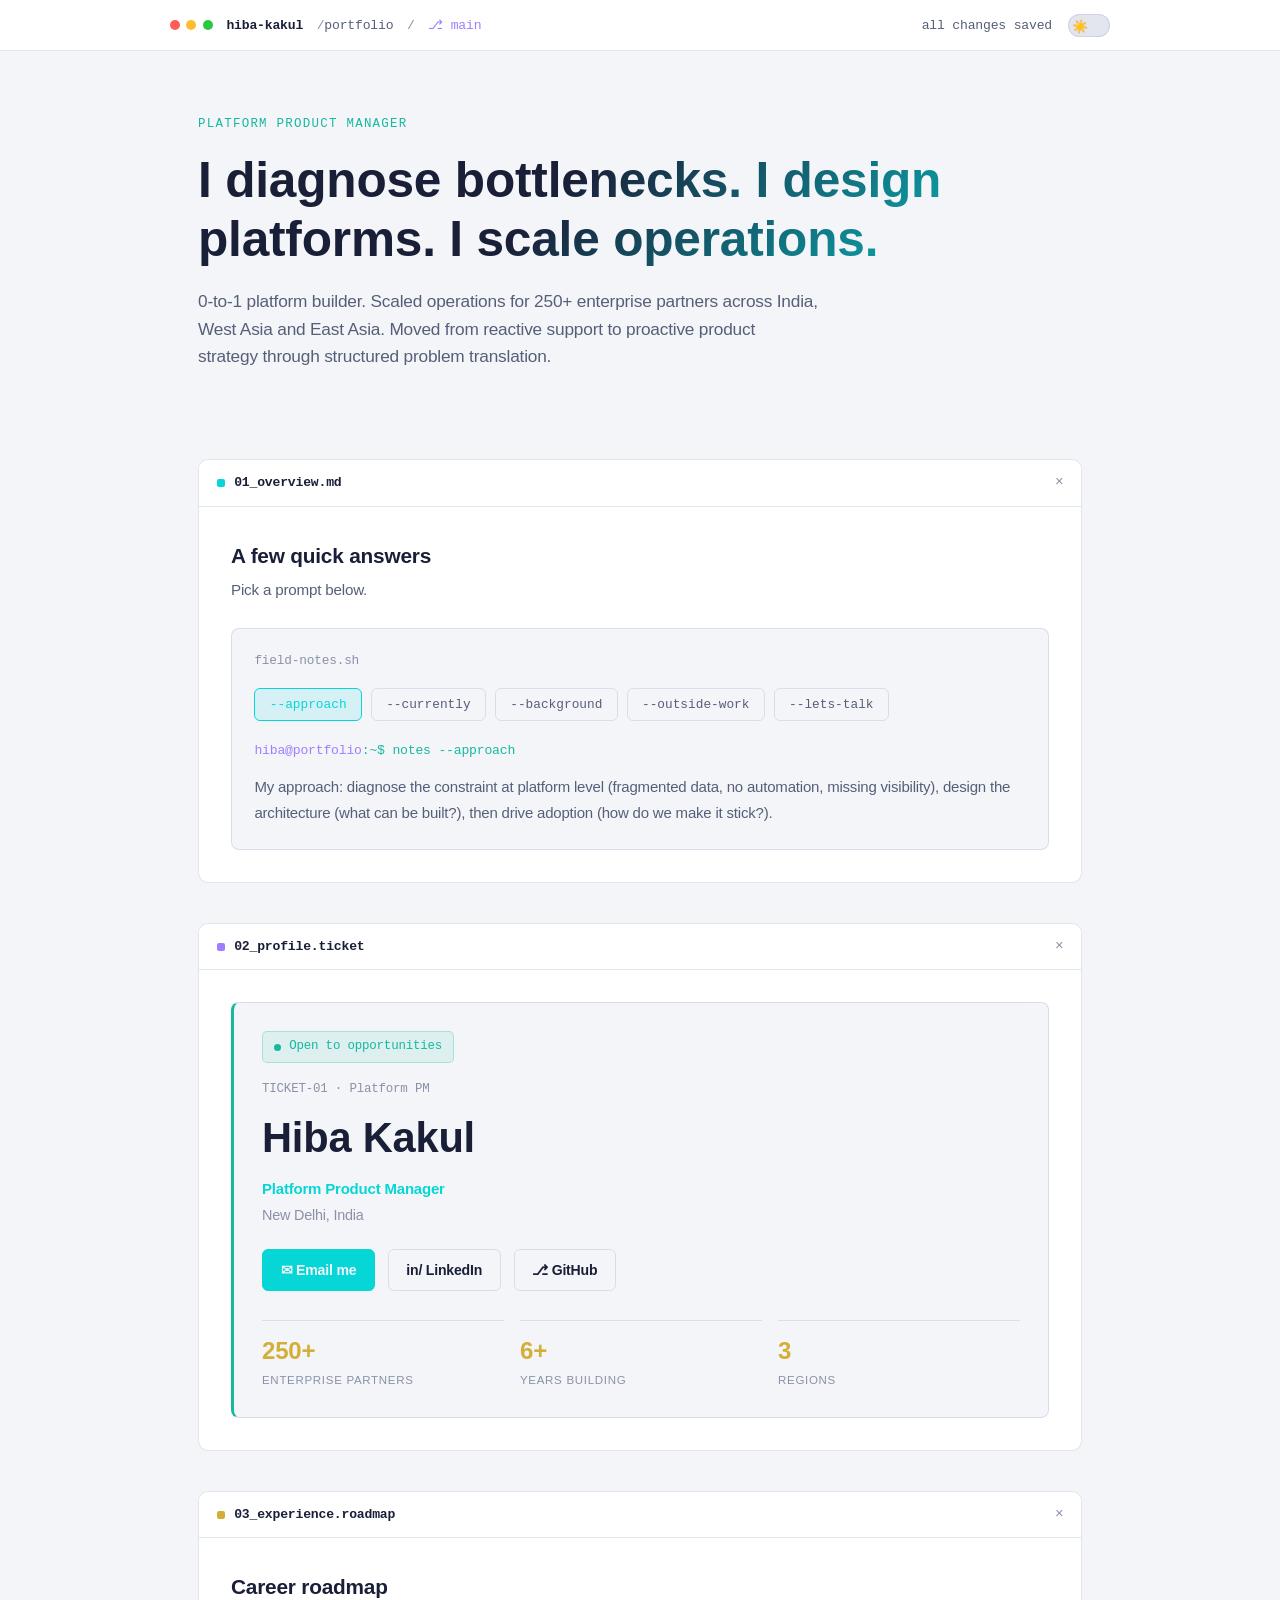
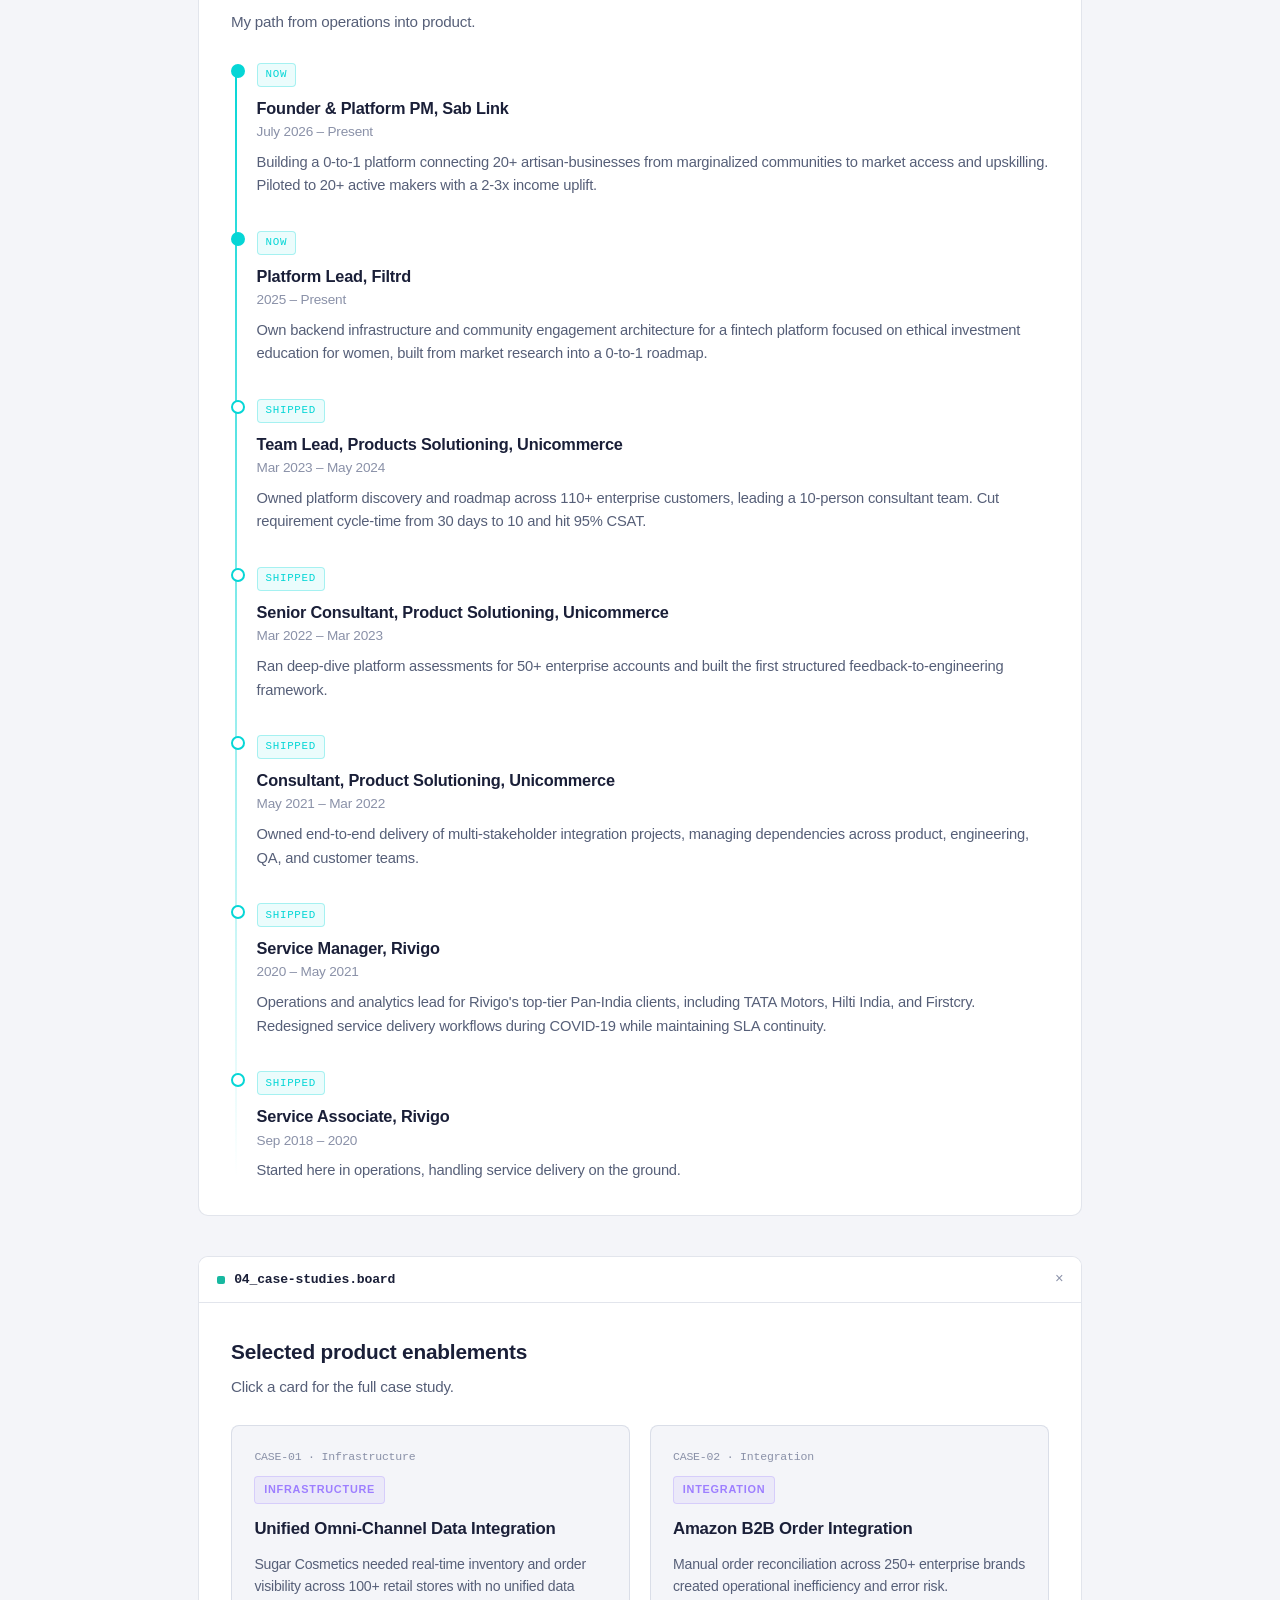
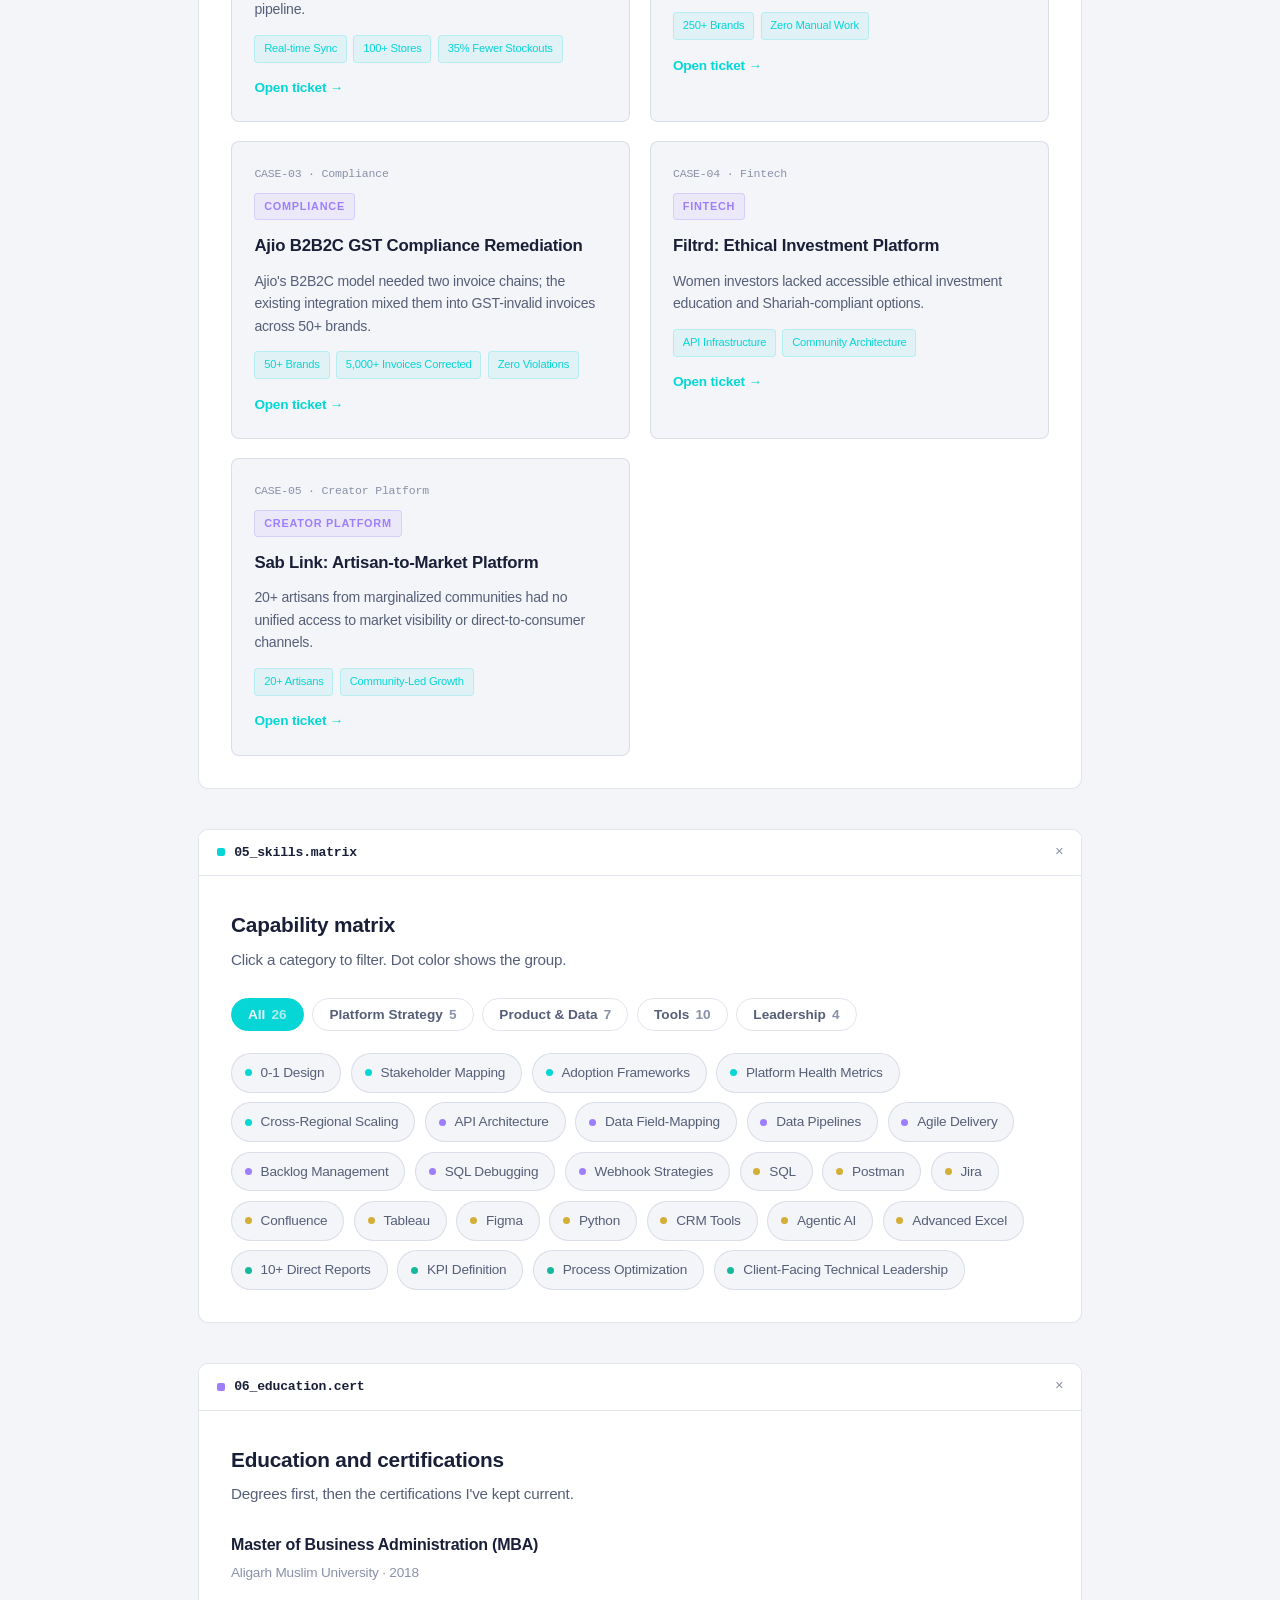
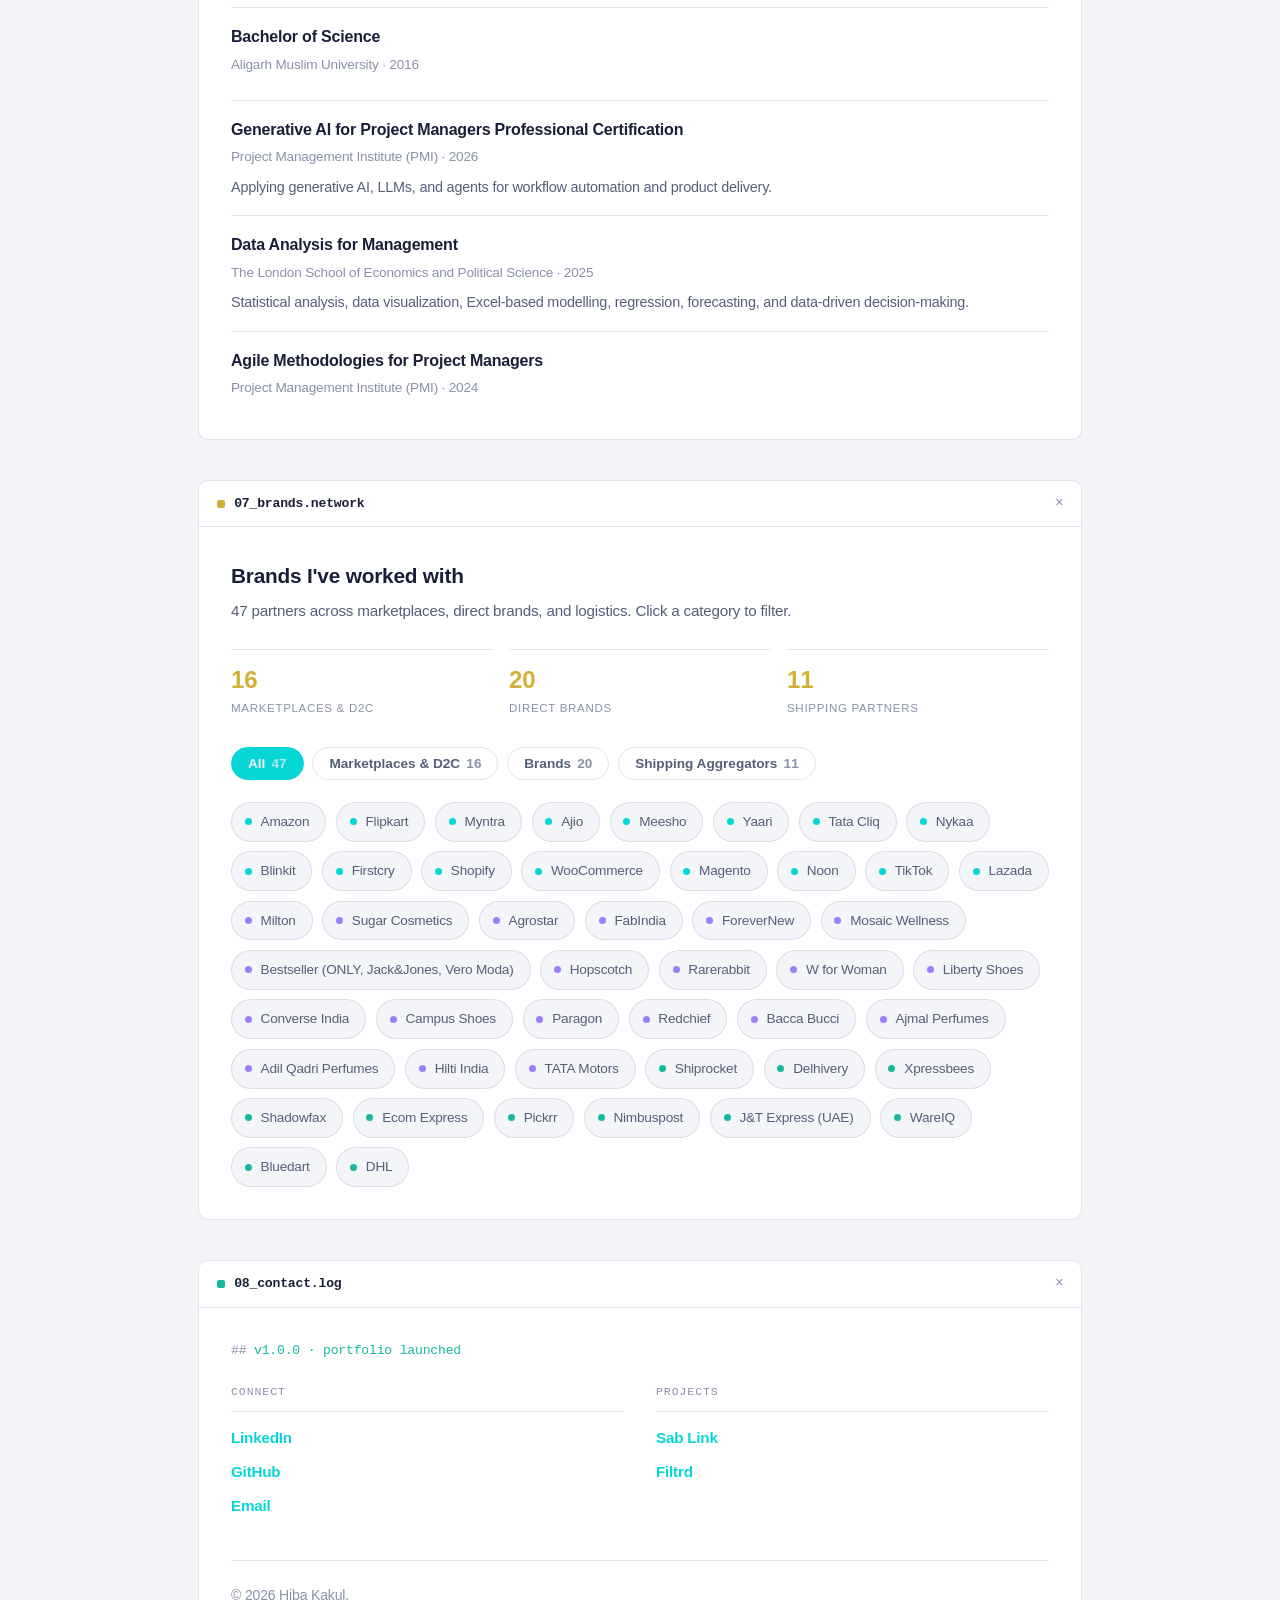
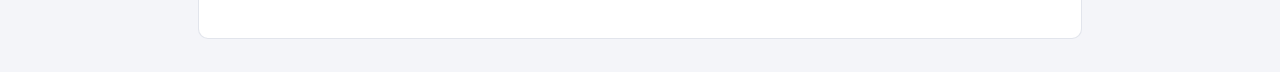
==== index.html @ 97afd3e3 "Add redesigned homepage: PM-inspired workspace portfolio Co-Authored-By: Claude Sonnet 5 <noreply@an" ====
<!DOCTYPE html>
<html lang="en">
<head>
<meta charset="UTF-8">
<meta name="viewport" content="width=device-width, initial-scale=1.0">
<title>Hiba Kakul · Platform PM</title>
<style>
  :root {
    --ink-dark: #0a0e27;
    --ink-lighter: #131834;
    --ink-panel: #1a1f3a;
    --ink-border: #2a3050;
    --text-primary: #f5f7fa;
    --text-secondary: #b8bcc8;
    --text-muted: #8a91a8;
    --accent-cyan: #06d6d6;
    --accent-purple: #9d7eff;
    --accent-gold: #d4af37;
    --accent-teal: #17b8a0;
    --accent-red: #ff6a6a;
    --border-subtle: rgba(106, 114, 140, 0.3);
    --mono: 'SF Mono', 'JetBrains Mono', Menlo, Consolas, monospace;
  }

  @media (prefers-color-scheme: light) {
    :root:not([data-theme="dark"]) {
      --ink-dark: #f4f5f9;
      --ink-lighter: #ffffff;
      --ink-panel: #ffffff;
      --ink-border: #e3e6ef;
      --text-primary: #1a1f38;
      --text-secondary: #565f78;
      --text-muted: #8a91a8;
      --border-subtle: rgba(140, 150, 180, 0.25);
    }
  }
  :root[data-theme="light"] {
    --ink-dark: #f4f5f9;
    --ink-lighter: #ffffff;
    --ink-panel: #ffffff;
    --ink-border: #e3e6ef;
    --text-primary: #1a1f38;
    --text-secondary: #565f78;
    --text-muted: #8a91a8;
    --border-subtle: rgba(140, 150, 180, 0.25);
  }

  * { margin: 0; padding: 0; box-sizing: border-box; }

  body {
    background: var(--ink-dark);
    color: var(--text-primary);
    font-family: -apple-system, BlinkMacSystemFont, 'Segoe UI', Roboto, sans-serif;
    font-size: 15px;
    line-height: 1.6;
    letter-spacing: -0.2px;
  }

  a { color: var(--accent-cyan); text-decoration: none; transition: color 0.2s ease; }
  a:hover { color: var(--accent-teal); }

  .container { max-width: 940px; margin: 0 auto; padding: 0 1.75rem; }
  @media (max-width: 700px) { .container { padding: 0 1.1rem; } }

  @media (max-width: 560px) {
    .workspace-header-inner { flex-wrap: nowrap; }
    .breadcrumb { flex-wrap: nowrap; font-size: 0.72rem; gap: 0.4rem; }
    .breadcrumb .crumb-mid { display: none; }
    .breadcrumb.saved { display: none; }
  }

  code, .mono { font-family: var(--mono); }

  /* ---- workspace chrome header ---- */
  .workspace-header {
    position: sticky;
    top: 0;
    z-index: 100;
    background: var(--ink-lighter);
    border-bottom: 1px solid var(--border-subtle);
  }
  .workspace-header-inner {
    display: flex;
    align-items: center;
    justify-content: space-between;
    padding: 0.85rem 0;
    gap: 1rem;
  }
  .traffic { display: flex; gap: 0.4rem; }
  .traffic span { width: 10px; height: 10px; border-radius: 50%; display: inline-block; }
  .traffic span:nth-child(1) { background: #ff5f57; }
  .traffic span:nth-child(2) { background: #febc2e; }
  .traffic span:nth-child(3) { background: #28c840; }
  .breadcrumb {
    display: flex;
    align-items: center;
    gap: 0.85rem;
    font-family: var(--mono);
    font-size: 0.82rem;
    color: var(--text-secondary);
    flex-wrap: wrap;
  }
  .breadcrumb strong { color: var(--text-primary); font-weight: 700; }
  .breadcrumb .sep { color: var(--text-muted); }
  .breadcrumb .branch { color: var(--accent-purple); }
  .breadcrumb .saved { color: var(--accent-teal); display: flex; align-items: center; gap: 0.35rem; }
  .breadcrumb .saved::before { content: ''; width: 6px; height: 6px; border-radius: 50%; background: var(--accent-teal); display: inline-block; }
  .header-right { display: flex; align-items: center; gap: 1rem; }
  .theme-toggle {
    width: 42px; height: 23px; background: var(--ink-border);
    border: 1px solid var(--border-subtle); border-radius: 12px;
    cursor: pointer; position: relative; flex-shrink: 0;
  }
  .theme-toggle::after {
    content: '☀️'; position: absolute; left: 3px; top: 2px; font-size: 13px;
    transition: left 0.25s ease;
  }
  .theme-toggle.dark::after { content: '🌙'; left: 21px; }

  /* ---- hero ---- */
  .hero { padding: 4rem 0 3rem; }
  .hero-label {
    font-family: var(--mono); font-size: 0.78rem; color: var(--accent-teal);
    text-transform: uppercase; letter-spacing: 0.1em; margin-bottom: 1rem;
  }
  .hero h1 {
    font-size: clamp(2rem, 6vw, 3.1rem); font-weight: 800; line-height: 1.18;
    margin-bottom: 1.25rem;
    background: linear-gradient(135deg, var(--text-primary) 40%, var(--accent-cyan));
    -webkit-background-clip: text; -webkit-text-fill-color: transparent; background-clip: text;
  }
  .hero p { font-size: 1.08rem; color: var(--text-secondary); max-width: 620px; }

  /* ---- file window ---- */
  .file-window {
    background: var(--ink-panel);
    border: 1px solid var(--border-subtle);
    border-radius: 10px;
    margin: 2.5rem 0;
    overflow: hidden;
  }
  .file-tab-bar {
    display: flex; align-items: center; gap: 0.6rem;
    padding: 0.7rem 1.1rem;
    border-bottom: 1px solid var(--border-subtle);
    background: var(--ink-lighter);
    font-family: var(--mono); font-size: 0.82rem; color: var(--text-secondary);
  }
  .file-dot { width: 8px; height: 8px; border-radius: 2px; flex-shrink: 0; }
  .file-tab-bar .filename { color: var(--text-primary); font-weight: 600; }
  .file-tab-bar .close { margin-left: auto; color: var(--text-muted); font-size: 0.9rem; }
  .file-body { padding: 2rem; }
  @media (max-width: 700px) { .file-body { padding: 1.4rem; } }

  .section-title {
    font-size: 1.3rem; font-weight: 700; margin-bottom: 0.4rem;
  }
  .section-sub { color: var(--text-secondary); margin-bottom: 1.6rem; font-size: 0.95rem; }

  /* ---- 01 overview: field notes panel ---- */
  .notes-panel {
    background: var(--ink-dark);
    border: 1px solid var(--border-subtle);
    border-radius: 8px;
    padding: 1.4rem;
  }
  .notes-title { font-family: var(--mono); font-size: 0.8rem; color: var(--text-muted); margin-bottom: 1rem; }
  .note-buttons { display: flex; flex-wrap: wrap; gap: 0.55rem; margin-bottom: 1.2rem; }
  .note-btn {
    font-family: var(--mono); font-size: 0.8rem;
    padding: 0.5rem 0.9rem; border-radius: 6px;
    border: 1px solid var(--border-subtle);
    background: transparent; color: var(--text-secondary);
    cursor: pointer; transition: all 0.2s ease;
  }
  .note-btn:hover { border-color: var(--accent-cyan); color: var(--accent-cyan); }
  .note-btn.active { background: rgba(6, 214, 214, 0.12); border-color: var(--accent-cyan); color: var(--accent-cyan); }
  .note-prompt { font-family: var(--mono); font-size: 0.82rem; color: var(--accent-teal); margin-bottom: 0.8rem; }
  .note-prompt .user { color: var(--accent-purple); }
  .note-output { color: var(--text-secondary); line-height: 1.75; min-height: 3.5em; }

  /* ---- 02 profile ticket ---- */
  .ticket {
    border: 1px solid var(--border-subtle);
    border-left: 3px solid var(--accent-teal);
    border-radius: 8px;
    padding: 1.75rem;
    background: var(--ink-dark);
  }
  .ticket-status {
    display: inline-flex; align-items: center; gap: 0.5rem;
    font-family: var(--mono); font-size: 0.78rem;
    color: var(--accent-teal); background: rgba(23, 184, 160, 0.1);
    border: 1px solid rgba(23, 184, 160, 0.25);
    padding: 0.3rem 0.7rem; border-radius: 5px; margin-bottom: 1.1rem;
  }
  .ticket-status::before { content: ''; width: 7px; height: 7px; border-radius: 50%; background: var(--accent-teal); }
  .ticket-id { font-family: var(--mono); font-size: 0.78rem; color: var(--text-muted); margin-bottom: 0.3rem; }
  .ticket h2 { font-size: clamp(2rem, 5vw, 2.6rem); font-weight: 800; margin-bottom: 0.3rem; }
  .ticket .role { color: var(--accent-cyan); font-weight: 600; margin-bottom: 0.2rem; }
  .ticket .loc { color: var(--text-muted); font-size: 0.9rem; margin-bottom: 1.4rem; }
  .ticket-actions { display: flex; flex-wrap: wrap; gap: 0.8rem; margin-bottom: 1.8rem; }
  .ticket-actions a {
    font-size: 0.88rem; font-weight: 600; padding: 0.55rem 1.1rem;
    border-radius: 6px; border: 1px solid var(--border-subtle); color: var(--text-primary);
  }
  .ticket-actions a.primary { background: var(--accent-cyan); color: var(--ink-dark); border-color: var(--accent-cyan); }
  .ticket-actions a:not(.primary):hover { border-color: var(--accent-cyan); color: var(--accent-cyan); }
  .ticket-stats { display: grid; grid-template-columns: repeat(3, 1fr); gap: 1rem; }
  .ticket-stats .stat { border-top: 1px solid var(--border-subtle); padding-top: 0.7rem; }
  .ticket-stats .val { font-size: 1.5rem; font-weight: 700; color: var(--accent-gold); }
  .ticket-stats .lbl { font-size: 0.72rem; color: var(--text-muted); text-transform: uppercase; letter-spacing: 0.06em; }

  /* ---- 03 experience roadmap ---- */
  .roadmap { position: relative; padding-left: 1.6rem; }
  .roadmap::before {
    content: ''; position: absolute; left: 4px; top: 6px; bottom: 6px;
    width: 2px; background: linear-gradient(var(--accent-cyan), transparent);
  }
  .roadmap-item { position: relative; padding-bottom: 1.9rem; }
  .roadmap-item:last-child { padding-bottom: 0; }
  .roadmap-item::before {
    content: ''; position: absolute; left: -1.6rem; top: 4px;
    width: 10px; height: 10px; border-radius: 50%;
    background: var(--ink-panel); border: 2px solid var(--accent-cyan);
  }
  .roadmap-item.now::before { background: var(--accent-cyan); }
  .roadmap-tag {
    display: inline-block; font-family: var(--mono); font-size: 0.68rem;
    color: var(--accent-cyan); border: 1px solid rgba(6,214,214,0.3);
    background: rgba(6,214,214,0.08); padding: 0.15rem 0.5rem; border-radius: 4px;
    margin-bottom: 0.5rem; text-transform: uppercase; letter-spacing: 0.06em;
  }
  .roadmap-item .role { font-weight: 700; font-size: 1.02rem; }
  .roadmap-item .meta { color: var(--text-muted); font-size: 0.85rem; margin-bottom: 0.5rem; }
  .roadmap-item .blurb { color: var(--text-secondary); font-size: 0.92rem; }

  /* ---- 04 case studies board ---- */
  .board-scroll { display: grid; grid-template-columns: repeat(auto-fit, minmax(280px, 1fr)); gap: 1.2rem; }
  .board-card {
    background: var(--ink-dark); border: 1px solid var(--border-subtle);
    border-radius: 8px; padding: 1.4rem; cursor: pointer;
    transition: all 0.25s ease;
  }
  .board-card:hover { border-color: var(--accent-cyan); transform: translateY(-3px); }
  .board-card .card-id { font-family: var(--mono); font-size: 0.72rem; color: var(--text-muted); margin-bottom: 0.6rem; }
  .board-card .tag {
    display: inline-block; font-size: 0.68rem; font-weight: 700; text-transform: uppercase;
    letter-spacing: 0.07em; padding: 0.25rem 0.55rem; border-radius: 4px;
    background: rgba(157,126,255,0.1); color: var(--accent-purple); border: 1px solid rgba(157,126,255,0.25);
    margin-bottom: 0.8rem;
  }
  .board-card h3 { font-size: 1.05rem; margin-bottom: 0.6rem; }
  .board-card .constraint { color: var(--text-secondary); font-size: 0.88rem; margin-bottom: 0.9rem; }
  .board-card .chips { display: flex; flex-wrap: wrap; gap: 0.4rem; margin-bottom: 0.9rem; }
  .board-card .chips span {
    font-size: 0.7rem; padding: 0.25rem 0.55rem; border-radius: 4px;
    background: rgba(6,214,214,0.08); color: var(--accent-cyan); border: 1px solid rgba(6,214,214,0.2);
  }
  .board-card .open-cta { font-size: 0.85rem; font-weight: 600; color: var(--accent-cyan); }

  /* ---- 05 skills / 07 brands: filterable tag cloud ---- */
  .mini-stats { margin-bottom: 1.8rem; }
  .filter-bar { display: flex; flex-wrap: wrap; gap: 0.55rem; margin-bottom: 1.4rem; }
  .filter-pill {
    font-family: inherit; font-size: 0.85rem; font-weight: 600; padding: 0.5rem 1rem;
    border-radius: 20px; border: 1px solid var(--border-subtle);
    background: transparent; color: var(--text-secondary);
    cursor: pointer; transition: all 0.2s ease;
  }
  .filter-pill .pill-count { color: var(--text-muted); margin-left: 0.15rem; }
  .filter-pill:hover { border-color: var(--pill-color, var(--accent-cyan)); color: var(--pill-color, var(--accent-cyan)); }
  .filter-pill.active {
    background: var(--pill-color, var(--accent-cyan)); border-color: var(--pill-color, var(--accent-cyan));
    color: var(--ink-dark); font-weight: 700;
  }
  .filter-pill.active .pill-count { color: var(--ink-dark); opacity: 0.7; }
  .tag-cloud { display: flex; flex-wrap: wrap; gap: 0.6rem; }
  .tag-chip {
    display: inline-flex; align-items: center; font-size: 0.85rem;
    padding: 0.5rem 1rem 0.5rem 0.8rem; border-radius: 20px;
    background: var(--ink-dark); border: 1px solid var(--border-subtle); color: var(--text-secondary);
    transition: transform 0.2s ease, border-color 0.2s ease, color 0.2s ease;
  }
  .tag-chip::before {
    content: ''; width: 7px; height: 7px; border-radius: 50%;
    background: var(--chip-color, var(--accent-cyan)); margin-right: 0.55rem; flex-shrink: 0;
  }
  .tag-chip:hover { transform: translateY(-2px); border-color: var(--chip-color, var(--accent-cyan)); color: var(--text-primary); }
  .tag-chip.chip-hidden { display: none; }

  /* ---- 06 education ---- */
  .credentials { display: flex; flex-direction: column; }
  .credential-item { padding: 1rem 0; border-bottom: 1px solid var(--border-subtle); }
  .credential-item:first-child { padding-top: 0; }
  .credential-item:last-child { border-bottom: none; padding-bottom: 0; }
  .credential-title { font-weight: 700; font-size: 1rem; color: var(--text-primary); }
  .credential-meta { color: var(--text-muted); font-size: 0.85rem; margin: 0.25rem 0 0.5rem; }
  .credential-desc { color: var(--text-secondary); font-size: 0.9rem; }

  /* ---- 07 contact log ---- */
  .log-entry { font-family: var(--mono); font-size: 0.82rem; color: var(--accent-teal); margin-bottom: 1.4rem; }
  .log-entry span { color: var(--text-muted); }
  .contact-grid { display: grid; grid-template-columns: repeat(auto-fit, minmax(180px, 1fr)); gap: 2rem; margin-bottom: 2rem; }
  .contact-col h4 {
    font-family: var(--mono); font-size: 0.72rem; text-transform: uppercase;
    letter-spacing: 0.08em; color: var(--text-muted); font-weight: 400;
    border-bottom: 1px solid var(--border-subtle); padding-bottom: 0.6rem; margin-bottom: 0.9rem;
  }
  .contact-col li a { font-size: 0.95rem; font-weight: 600; }
  .contact-col ul { list-style: none; }
  .contact-col li { margin-bottom: 0.6rem; color: var(--text-secondary); }
  .tagline { border-top: 1px solid var(--border-subtle); padding-top: 1.4rem; color: var(--text-muted); font-size: 0.88rem; }

  footer { padding: 3rem 0 4rem; }

  /* ---- modal (reused for case studies) ---- */
  .modal {
    display: none; position: fixed; inset: 0; background: rgba(10,14,39,0.8);
    backdrop-filter: blur(4px); z-index: 1000; overflow-y: auto;
  }
  .modal.active { display: flex; align-items: center; justify-content: center; padding: 2rem 1rem; }
  .modal-content {
    background: var(--ink-panel); border: 1px solid var(--border-subtle);
    border-radius: 12px; padding: 2.5rem; max-width: 680px; width: 100%; position: relative;
  }
  .modal-close {
    position: absolute; top: 1.2rem; right: 1.2rem; background: none; border: none;
    font-size: 1.8rem; color: var(--text-muted); cursor: pointer;
  }
  .modal-close:hover { color: var(--accent-cyan); }
  .modal h2 { font-size: 1.5rem; margin-bottom: 1.6rem; }
  .modal-section { margin-bottom: 1.6rem; }
  .modal-section h4 {
    font-family: var(--mono); font-size: 0.78rem; color: var(--accent-cyan);
    text-transform: uppercase; letter-spacing: 0.07em; margin-bottom: 0.8rem;
  }
  .modal-section p { color: var(--text-secondary); line-height: 1.7; }
  .modal-section ul { list-style: none; }
  .modal-section li { color: var(--text-secondary); line-height: 1.7; margin-bottom: 0.6rem; padding-left: 1.3rem; position: relative; }
  .modal-section li::before { content: '→'; position: absolute; left: 0; color: var(--accent-teal); }
</style>
</head>
<body>

  <header class="workspace-header">
    <div class="container workspace-header-inner">
      <div class="breadcrumb">
        <span class="traffic"><span></span><span></span><span></span></span>
        <strong>hiba-kakul</strong><span class="crumb-mid"><span class="sep">/</span>portfolio</span><span class="sep">/</span><span class="branch">⎇ main</span>
      </div>
      <div class="header-right">
        <span class="breadcrumb saved">all changes saved</span>
        <div class="theme-toggle" onclick="toggleTheme()"></div>
      </div>
    </div>
  </header>

  <div class="container">

    <section class="hero">
      <div class="hero-label">Platform Product Manager</div>
      <h1>I diagnose bottlenecks. I design platforms. I scale operations.</h1>
      <p>0-to-1 platform builder. Scaled operations for 250+ enterprise partners across India, West Asia and East Asia. Moved from reactive support to proactive product strategy through structured problem translation.</p>
    </section>

    <!-- 01 overview -->
    <div class="file-window" id="overview">
      <div class="file-tab-bar">
        <span class="file-dot" style="background: var(--accent-cyan);"></span>
        <span class="filename">01_overview.md</span>
        <span class="close">×</span>
      </div>
      <div class="file-body">
        <div class="section-title">A few quick answers</div>
        <div class="section-sub">Pick a prompt below.</div>
        <div class="notes-panel">
          <div class="notes-title">field-notes.sh</div>
          <div class="note-buttons">
            <button class="note-btn active" onclick="setNote('approach', this)">--approach</button>
            <button class="note-btn" onclick="setNote('currently', this)">--currently</button>
            <button class="note-btn" onclick="setNote('background', this)">--background</button>
            <button class="note-btn" onclick="setNote('outside', this)">--outside-work</button>
            <button class="note-btn" onclick="setNote('talk', this)">--lets-talk</button>
          </div>
          <div class="note-prompt"><span class="user">hiba@portfolio</span>:~$ notes <span id="noteCmd">--approach</span></div>
          <div class="note-output" id="noteOutput">My approach: diagnose the constraint at platform level (fragmented data, no automation, missing visibility), design the architecture (what can be built?), then drive adoption (how do we make it stick?).</div>
        </div>
      </div>
    </div>

    <!-- 02 profile -->
    <div class="file-window" id="profile">
      <div class="file-tab-bar">
        <span class="file-dot" style="background: var(--accent-purple);"></span>
        <span class="filename">02_profile.ticket</span>
        <span class="close">×</span>
      </div>
      <div class="file-body">
        <div class="ticket">
          <div class="ticket-status">Open to opportunities</div>
          <div class="ticket-id">TICKET-01 · Platform PM</div>
          <h2>Hiba Kakul</h2>
          <div class="role">Platform Product Manager</div>
          <div class="loc">New Delhi, India</div>
          <div class="ticket-actions">
            <a class="primary" href="mailto:hibakakul@gmail.com">✉ Email me</a>
            <a href="https://linkedin.com/in/hibakakul" target="_blank">in/ LinkedIn</a>
            <a href="https://github.com/hibakakul-hash" target="_blank">⎇ GitHub</a>
          </div>
          <div class="ticket-stats">
            <div class="stat"><div class="val">250+</div><div class="lbl">Enterprise Partners</div></div>
            <div class="stat"><div class="val">6+</div><div class="lbl">Years Building</div></div>
            <div class="stat"><div class="val">3</div><div class="lbl">Regions</div></div>
          </div>
        </div>
      </div>
    </div>

    <!-- 03 experience -->
    <div class="file-window" id="experience">
      <div class="file-tab-bar">
        <span class="file-dot" style="background: var(--accent-gold);"></span>
        <span class="filename">03_experience.roadmap</span>
        <span class="close">×</span>
      </div>
      <div class="file-body">
        <div class="section-title">Career roadmap</div>
        <div class="section-sub">My path from operations into product.</div>
        <div class="roadmap">
          <div class="roadmap-item now">
            <div class="roadmap-tag">Now</div>
            <div class="role">Founder &amp; Platform PM, Sab Link</div>
            <div class="meta">July 2026 – Present</div>
            <div class="blurb">Building a 0-to-1 platform connecting 20+ artisan-businesses from marginalized communities to market access and upskilling. Piloted to 20+ active makers with a 2-3x income uplift.</div>
          </div>
          <div class="roadmap-item now">
            <div class="roadmap-tag">Now</div>
            <div class="role">Platform Lead, Filtrd</div>
            <div class="meta">2025 – Present</div>
            <div class="blurb">Own backend infrastructure and community engagement architecture for a fintech platform focused on ethical investment education for women, built from market research into a 0-to-1 roadmap.</div>
          </div>
          <div class="roadmap-item">
            <div class="roadmap-tag">Shipped</div>
            <div class="role">Team Lead, Products Solutioning, Unicommerce</div>
            <div class="meta">Mar 2023 – May 2024</div>
            <div class="blurb">Owned platform discovery and roadmap across 110+ enterprise customers, leading a 10-person consultant team. Cut requirement cycle-time from 30 days to 10 and hit 95% CSAT.</div>
          </div>
          <div class="roadmap-item">
            <div class="roadmap-tag">Shipped</div>
            <div class="role">Senior Consultant, Product Solutioning, Unicommerce</div>
            <div class="meta">Mar 2022 – Mar 2023</div>
            <div class="blurb">Ran deep-dive platform assessments for 50+ enterprise accounts and built the first structured feedback-to-engineering framework.</div>
          </div>
          <div class="roadmap-item">
            <div class="roadmap-tag">Shipped</div>
            <div class="role">Consultant, Product Solutioning, Unicommerce</div>
            <div class="meta">May 2021 – Mar 2022</div>
            <div class="blurb">Owned end-to-end delivery of multi-stakeholder integration projects, managing dependencies across product, engineering, QA, and customer teams.</div>
          </div>
          <div class="roadmap-item">
            <div class="roadmap-tag">Shipped</div>
            <div class="role">Service Manager, Rivigo</div>
            <div class="meta">2020 – May 2021</div>
            <div class="blurb">Operations and analytics lead for Rivigo's top-tier Pan-India clients, including TATA Motors, Hilti India, and Firstcry. Redesigned service delivery workflows during COVID-19 while maintaining SLA continuity.</div>
          </div>
          <div class="roadmap-item">
            <div class="roadmap-tag">Shipped</div>
            <div class="role">Service Associate, Rivigo</div>
            <div class="meta">Sep 2018 – 2020</div>
            <div class="blurb">Started here in operations, handling service delivery on the ground.</div>
          </div>
        </div>
      </div>
    </div>

    <!-- 04 case studies -->
    <div class="file-window" id="cases">
      <div class="file-tab-bar">
        <span class="file-dot" style="background: var(--accent-teal);"></span>
        <span class="filename">04_case-studies.board</span>
        <span class="close">×</span>
      </div>
      <div class="file-body">
        <div class="section-title">Selected product enablements</div>
        <div class="section-sub">Click a card for the full case study.</div>
        <div class="board-scroll">
          <div class="board-card" onclick="openModal(1)">
            <div class="card-id">CASE-01 · Infrastructure</div>
            <div class="tag">Infrastructure</div>
            <h3>Unified Omni-Channel Data Integration</h3>
            <div class="constraint">Sugar Cosmetics needed real-time inventory and order visibility across 100+ retail stores with no unified data pipeline.</div>
            <div class="chips"><span>Real-time Sync</span><span>100+ Stores</span><span>35% Fewer Stockouts</span></div>
            <div class="open-cta">Open ticket →</div>
          </div>
          <div class="board-card" onclick="openModal(2)">
            <div class="card-id">CASE-02 · Integration</div>
            <div class="tag">Integration</div>
            <h3>Amazon B2B Order Integration</h3>
            <div class="constraint">Manual order reconciliation across 250+ enterprise brands created operational inefficiency and error risk.</div>
            <div class="chips"><span>250+ Brands</span><span>Zero Manual Work</span></div>
            <div class="open-cta">Open ticket →</div>
          </div>
          <div class="board-card" onclick="openModal(3)">
            <div class="card-id">CASE-03 · Compliance</div>
            <div class="tag">Compliance</div>
            <h3>Ajio B2B2C GST Compliance Remediation</h3>
            <div class="constraint">Ajio's B2B2C model needed two invoice chains; the existing integration mixed them into GST-invalid invoices across 50+ brands.</div>
            <div class="chips"><span>50+ Brands</span><span>5,000+ Invoices Corrected</span><span>Zero Violations</span></div>
            <div class="open-cta">Open ticket →</div>
          </div>
          <div class="board-card" onclick="openModal(4)">
            <div class="card-id">CASE-04 · Fintech</div>
            <div class="tag">Fintech</div>
            <h3>Filtrd: Ethical Investment Platform</h3>
            <div class="constraint">Women investors lacked accessible ethical investment education and Shariah-compliant options.</div>
            <div class="chips"><span>API Infrastructure</span><span>Community Architecture</span></div>
            <div class="open-cta">Open ticket →</div>
          </div>
          <div class="board-card" onclick="openModal(5)">
            <div class="card-id">CASE-05 · Creator Platform</div>
            <div class="tag">Creator Platform</div>
            <h3>Sab Link: Artisan-to-Market Platform</h3>
            <div class="constraint">20+ artisans from marginalized communities had no unified access to market visibility or direct-to-consumer channels.</div>
            <div class="chips"><span>20+ Artisans</span><span>Community-Led Growth</span></div>
            <div class="open-cta">Open ticket →</div>
          </div>
        </div>
      </div>
    </div>

    <!-- 05 skills -->
    <div class="file-window" id="skills">
      <div class="file-tab-bar">
        <span class="file-dot" style="background: var(--accent-cyan);"></span>
        <span class="filename">05_skills.matrix</span>
        <span class="close">×</span>
      </div>
      <div class="file-body">
        <div class="section-title">Capability matrix</div>
        <div class="section-sub">Click a category to filter. Dot color shows the group.</div>
        <div class="filter-bar">
          <button class="filter-pill active" data-cat="all" onclick="filterCloud(this)">All <span class="pill-count">26</span></button>
          <button class="filter-pill" data-cat="strategy" style="--pill-color: var(--accent-cyan);" onclick="filterCloud(this)">Platform Strategy <span class="pill-count">5</span></button>
          <button class="filter-pill" data-cat="data" style="--pill-color: var(--accent-purple);" onclick="filterCloud(this)">Product &amp; Data <span class="pill-count">7</span></button>
          <button class="filter-pill" data-cat="tools" style="--pill-color: var(--accent-gold);" onclick="filterCloud(this)">Tools <span class="pill-count">10</span></button>
          <button class="filter-pill" data-cat="leadership" style="--pill-color: var(--accent-teal);" onclick="filterCloud(this)">Leadership <span class="pill-count">4</span></button>
        </div>
        <div class="tag-cloud">
          <span class="tag-chip" data-cat="strategy" style="--chip-color: var(--accent-cyan);">0-1 Design</span>
          <span class="tag-chip" data-cat="strategy" style="--chip-color: var(--accent-cyan);">Stakeholder Mapping</span>
          <span class="tag-chip" data-cat="strategy" style="--chip-color: var(--accent-cyan);">Adoption Frameworks</span>
          <span class="tag-chip" data-cat="strategy" style="--chip-color: var(--accent-cyan);">Platform Health Metrics</span>
          <span class="tag-chip" data-cat="strategy" style="--chip-color: var(--accent-cyan);">Cross-Regional Scaling</span>
          <span class="tag-chip" data-cat="data" style="--chip-color: var(--accent-purple);">API Architecture</span>
          <span class="tag-chip" data-cat="data" style="--chip-color: var(--accent-purple);">Data Field-Mapping</span>
          <span class="tag-chip" data-cat="data" style="--chip-color: var(--accent-purple);">Data Pipelines</span>
          <span class="tag-chip" data-cat="data" style="--chip-color: var(--accent-purple);">Agile Delivery</span>
          <span class="tag-chip" data-cat="data" style="--chip-color: var(--accent-purple);">Backlog Management</span>
          <span class="tag-chip" data-cat="data" style="--chip-color: var(--accent-purple);">SQL Debugging</span>
          <span class="tag-chip" data-cat="data" style="--chip-color: var(--accent-purple);">Webhook Strategies</span>
          <span class="tag-chip" data-cat="tools" style="--chip-color: var(--accent-gold);">SQL</span>
          <span class="tag-chip" data-cat="tools" style="--chip-color: var(--accent-gold);">Postman</span>
          <span class="tag-chip" data-cat="tools" style="--chip-color: var(--accent-gold);">Jira</span>
          <span class="tag-chip" data-cat="tools" style="--chip-color: var(--accent-gold);">Confluence</span>
          <span class="tag-chip" data-cat="tools" style="--chip-color: var(--accent-gold);">Tableau</span>
          <span class="tag-chip" data-cat="tools" style="--chip-color: var(--accent-gold);">Figma</span>
          <span class="tag-chip" data-cat="tools" style="--chip-color: var(--accent-gold);">Python</span>
          <span class="tag-chip" data-cat="tools" style="--chip-color: var(--accent-gold);">CRM Tools</span>
          <span class="tag-chip" data-cat="tools" style="--chip-color: var(--accent-gold);">Agentic AI</span>
          <span class="tag-chip" data-cat="tools" style="--chip-color: var(--accent-gold);">Advanced Excel</span>
          <span class="tag-chip" data-cat="leadership" style="--chip-color: var(--accent-teal);">10+ Direct Reports</span>
          <span class="tag-chip" data-cat="leadership" style="--chip-color: var(--accent-teal);">KPI Definition</span>
          <span class="tag-chip" data-cat="leadership" style="--chip-color: var(--accent-teal);">Process Optimization</span>
          <span class="tag-chip" data-cat="leadership" style="--chip-color: var(--accent-teal);">Client-Facing Technical Leadership</span>
        </div>
      </div>
    </div>

    <!-- 06 education -->
    <div class="file-window" id="education">
      <div class="file-tab-bar">
        <span class="file-dot" style="background: var(--accent-purple);"></span>
        <span class="filename">06_education.cert</span>
        <span class="close">×</span>
      </div>
      <div class="file-body">
        <div class="section-title">Education and certifications</div>
        <div class="section-sub">Degrees first, then the certifications I've kept current.</div>
        <div class="credentials">
          <div class="credential-item">
            <div class="credential-title">Master of Business Administration (MBA)</div>
            <div class="credential-meta">Aligarh Muslim University · 2018</div>
          </div>
          <div class="credential-item">
            <div class="credential-title">Bachelor of Science</div>
            <div class="credential-meta">Aligarh Muslim University · 2016</div>
          </div>
          <div class="credential-item">
            <div class="credential-title">Generative AI for Project Managers Professional Certification</div>
            <div class="credential-meta">Project Management Institute (PMI) · 2026</div>
            <div class="credential-desc">Applying generative AI, LLMs, and agents for workflow automation and product delivery.</div>
          </div>
          <div class="credential-item">
            <div class="credential-title">Data Analysis for Management</div>
            <div class="credential-meta">The London School of Economics and Political Science · 2025</div>
            <div class="credential-desc">Statistical analysis, data visualization, Excel-based modelling, regression, forecasting, and data-driven decision-making.</div>
          </div>
          <div class="credential-item">
            <div class="credential-title">Agile Methodologies for Project Managers</div>
            <div class="credential-meta">Project Management Institute (PMI) · 2024</div>
          </div>
        </div>
      </div>
    </div>

    <!-- 07 brands -->
    <div class="file-window" id="brands">
      <div class="file-tab-bar">
        <span class="file-dot" style="background: var(--accent-gold);"></span>
        <span class="filename">07_brands.network</span>
        <span class="close">×</span>
      </div>
      <div class="file-body">
        <div class="section-title">Brands I've worked with</div>
        <div class="section-sub">47 partners across marketplaces, direct brands, and logistics. Click a category to filter.</div>
        <div class="ticket-stats mini-stats">
          <div class="stat"><div class="val">16</div><div class="lbl">Marketplaces &amp; D2C</div></div>
          <div class="stat"><div class="val">20</div><div class="lbl">Direct Brands</div></div>
          <div class="stat"><div class="val">11</div><div class="lbl">Shipping Partners</div></div>
        </div>
        <div class="filter-bar">
          <button class="filter-pill active" data-cat="all" onclick="filterCloud(this)">All <span class="pill-count">47</span></button>
          <button class="filter-pill" data-cat="market" style="--pill-color: var(--accent-cyan);" onclick="filterCloud(this)">Marketplaces &amp; D2C <span class="pill-count">16</span></button>
          <button class="filter-pill" data-cat="brand" style="--pill-color: var(--accent-purple);" onclick="filterCloud(this)">Brands <span class="pill-count">20</span></button>
          <button class="filter-pill" data-cat="ship" style="--pill-color: var(--accent-teal);" onclick="filterCloud(this)">Shipping Aggregators <span class="pill-count">11</span></button>
        </div>
        <div class="tag-cloud">
          <span class="tag-chip" data-cat="market" style="--chip-color: var(--accent-cyan);">Amazon</span>
          <span class="tag-chip" data-cat="market" style="--chip-color: var(--accent-cyan);">Flipkart</span>
          <span class="tag-chip" data-cat="market" style="--chip-color: var(--accent-cyan);">Myntra</span>
          <span class="tag-chip" data-cat="market" style="--chip-color: var(--accent-cyan);">Ajio</span>
          <span class="tag-chip" data-cat="market" style="--chip-color: var(--accent-cyan);">Meesho</span>
          <span class="tag-chip" data-cat="market" style="--chip-color: var(--accent-cyan);">Yaari</span>
          <span class="tag-chip" data-cat="market" style="--chip-color: var(--accent-cyan);">Tata Cliq</span>
          <span class="tag-chip" data-cat="market" style="--chip-color: var(--accent-cyan);">Nykaa</span>
          <span class="tag-chip" data-cat="market" style="--chip-color: var(--accent-cyan);">Blinkit</span>
          <span class="tag-chip" data-cat="market" style="--chip-color: var(--accent-cyan);">Firstcry</span>
          <span class="tag-chip" data-cat="market" style="--chip-color: var(--accent-cyan);">Shopify</span>
          <span class="tag-chip" data-cat="market" style="--chip-color: var(--accent-cyan);">WooCommerce</span>
          <span class="tag-chip" data-cat="market" style="--chip-color: var(--accent-cyan);">Magento</span>
          <span class="tag-chip" data-cat="market" style="--chip-color: var(--accent-cyan);">Noon</span>
          <span class="tag-chip" data-cat="market" style="--chip-color: var(--accent-cyan);">TikTok</span>
          <span class="tag-chip" data-cat="market" style="--chip-color: var(--accent-cyan);">Lazada</span>
          <span class="tag-chip" data-cat="brand" style="--chip-color: var(--accent-purple);">Milton</span>
          <span class="tag-chip" data-cat="brand" style="--chip-color: var(--accent-purple);">Sugar Cosmetics</span>
          <span class="tag-chip" data-cat="brand" style="--chip-color: var(--accent-purple);">Agrostar</span>
          <span class="tag-chip" data-cat="brand" style="--chip-color: var(--accent-purple);">FabIndia</span>
          <span class="tag-chip" data-cat="brand" style="--chip-color: var(--accent-purple);">ForeverNew</span>
          <span class="tag-chip" data-cat="brand" style="--chip-color: var(--accent-purple);">Mosaic Wellness</span>
          <span class="tag-chip" data-cat="brand" style="--chip-color: var(--accent-purple);">Bestseller (ONLY, Jack&amp;Jones, Vero Moda)</span>
          <span class="tag-chip" data-cat="brand" style="--chip-color: var(--accent-purple);">Hopscotch</span>
          <span class="tag-chip" data-cat="brand" style="--chip-color: var(--accent-purple);">Rarerabbit</span>
          <span class="tag-chip" data-cat="brand" style="--chip-color: var(--accent-purple);">W for Woman</span>
          <span class="tag-chip" data-cat="brand" style="--chip-color: var(--accent-purple);">Liberty Shoes</span>
          <span class="tag-chip" data-cat="brand" style="--chip-color: var(--accent-purple);">Converse India</span>
          <span class="tag-chip" data-cat="brand" style="--chip-color: var(--accent-purple);">Campus Shoes</span>
          <span class="tag-chip" data-cat="brand" style="--chip-color: var(--accent-purple);">Paragon</span>
          <span class="tag-chip" data-cat="brand" style="--chip-color: var(--accent-purple);">Redchief</span>
          <span class="tag-chip" data-cat="brand" style="--chip-color: var(--accent-purple);">Bacca Bucci</span>
          <span class="tag-chip" data-cat="brand" style="--chip-color: var(--accent-purple);">Ajmal Perfumes</span>
          <span class="tag-chip" data-cat="brand" style="--chip-color: var(--accent-purple);">Adil Qadri Perfumes</span>
          <span class="tag-chip" data-cat="brand" style="--chip-color: var(--accent-purple);">Hilti India</span>
          <span class="tag-chip" data-cat="brand" style="--chip-color: var(--accent-purple);">TATA Motors</span>
          <span class="tag-chip" data-cat="ship" style="--chip-color: var(--accent-teal);">Shiprocket</span>
          <span class="tag-chip" data-cat="ship" style="--chip-color: var(--accent-teal);">Delhivery</span>
          <span class="tag-chip" data-cat="ship" style="--chip-color: var(--accent-teal);">Xpressbees</span>
          <span class="tag-chip" data-cat="ship" style="--chip-color: var(--accent-teal);">Shadowfax</span>
          <span class="tag-chip" data-cat="ship" style="--chip-color: var(--accent-teal);">Ecom Express</span>
          <span class="tag-chip" data-cat="ship" style="--chip-color: var(--accent-teal);">Pickrr</span>
          <span class="tag-chip" data-cat="ship" style="--chip-color: var(--accent-teal);">Nimbuspost</span>
          <span class="tag-chip" data-cat="ship" style="--chip-color: var(--accent-teal);">J&amp;T Express (UAE)</span>
          <span class="tag-chip" data-cat="ship" style="--chip-color: var(--accent-teal);">WareIQ</span>
          <span class="tag-chip" data-cat="ship" style="--chip-color: var(--accent-teal);">Bluedart</span>
          <span class="tag-chip" data-cat="ship" style="--chip-color: var(--accent-teal);">DHL</span>
        </div>
      </div>
    </div>

    <!-- 08 contact -->
    <div class="file-window" id="contact">
      <div class="file-tab-bar">
        <span class="file-dot" style="background: var(--accent-teal);"></span>
        <span class="filename">08_contact.log</span>
        <span class="close">×</span>
      </div>
      <div class="file-body">
        <div class="log-entry"><span>##</span> v1.0.0 · portfolio launched</div>
        <div class="contact-grid">
          <div class="contact-col">
            <h4>Connect</h4>
            <ul>
              <li><a href="https://linkedin.com/in/hibakakul" target="_blank">LinkedIn</a></li>
              <li><a href="https://github.com/hibakakul-hash" target="_blank">GitHub</a></li>
              <li><a href="mailto:hibakakul@gmail.com">Email</a></li>
            </ul>
          </div>
          <div class="contact-col">
            <h4>Projects</h4>
            <ul>
              <li><a href="https://sab-link.vercel.app" target="_blank">Sab Link</a></li>
              <li><a href="https://filtrd.io" target="_blank">Filtrd</a></li>
            </ul>
          </div>
        </div>
        <div class="tagline">© 2026 Hiba Kakul.</div>
      </div>
    </div>

  </div>

  <!-- Modals -->
  <div class="modal" id="modal1">
    <div class="modal-content">
      <button class="modal-close" onclick="closeModal(1)">×</button>
      <h2>Unified Omni-Channel Data Integration</h2>
      <div class="modal-section"><h4>The Problem</h4><p>Sugar Cosmetics operated across 100+ retail stores with siloed inventory and order data. Real-time visibility was impossible, leading to overselling, stockouts, and fragmented customer experiences.</p></div>
      <div class="modal-section"><h4>Design and Delivery</h4><p>Assessed existing API capabilities across retail, e-commerce, and POS systems. Designed a webhook-based integration architecture for real-time inventory and order data sync. Coordinated technical requirements directly with the client's product team and validated the design through a staging pilot before go-live.</p></div>
      <div class="modal-section"><h4>Impact</h4><ul>
        <li>Scaled to 100+ stores across India with unified real-time inventory visibility</li>
        <li>Reduced stockouts 35% through data-driven replenishment</li>
        <li>Eliminated manual reconciliation (80% fewer touchpoints)</li>
        <li>Freed ops teams for strategic work instead of firefighting</li>
      </ul></div>
    </div>
  </div>

  <div class="modal" id="modal2">
    <div class="modal-content">
      <button class="modal-close" onclick="closeModal(2)">×</button>
      <h2>Amazon B2B Order Integration</h2>
      <div class="modal-section"><h4>The Problem</h4><p>Manual order reconciliation across 250+ enterprise brands' Amazon B2B channels created operational inefficiency and error risk. No reliable sync existed between Amazon and Unicommerce.</p></div>
      <div class="modal-section"><h4>Design and Delivery</h4><p>Identified the problem and built the business case. Engaged directly with Amazon's team to scope available integration options. Partnered with engineering and leadership through solution design, recommending a polling-based sync model chosen based on Amazon's webhook limitations at the time.</p></div>
      <div class="modal-section"><h4>Impact</h4><ul>
        <li>Eliminated manual reconciliation across 250+ brands</li>
        <li>Enabled seamless, scaled order processing</li>
        <li>Reduced operational risk and human error</li>
        <li>Freed finance and ops teams from routine reconciliation work</li>
      </ul></div>
    </div>
  </div>

  <div class="modal" id="modal3">
    <div class="modal-content">
      <button class="modal-close" onclick="closeModal(3)">×</button>
      <h2>Ajio B2B2C GST Compliance Remediation</h2>
      <div class="modal-section"><h4>The Problem</h4><p>Ajio's B2B2C model required two separate invoice chains. The existing integration mixed them, producing GST-invalid invoices. A client's CA flagged the mismatches, escalating to a compliance risk across 50+ brands.</p></div>
      <div class="modal-section"><h4>Design and Delivery</h4><p>Built the business case for remediation. Engaged Ajio's technical team directly to define the corrected invoicing approach. Partnered with engineering and business through the revamp, holding sign-off before rollout. Retrospectively corrected 5,000+ historical invoices with zero operational disruption.</p></div>
      <div class="modal-section"><h4>Impact</h4><ul>
        <li>Achieved 100% invoice validity post-launch</li>
        <li>Retrospectively corrected 5,000+ historical invoices with zero disruption</li>
        <li>Eliminated manual review, freed finance team</li>
        <li>Reduced invoice-to-dispatch from 4 hours to 8 minutes</li>
        <li>Scaled confidently across 50+ brands; zero compliance violations as transaction volume grew 3x</li>
      </ul></div>
    </div>
  </div>

  <div class="modal" id="modal4">
    <div class="modal-content">
      <button class="modal-close" onclick="closeModal(4)">×</button>
      <h2>Filtrd: Ethical Investment Platform</h2>
      <div class="modal-section"><h4>The Problem</h4><p>Women investors faced barriers: lack of accessible ethical investment education, limited Shariah-compliant options, and no aggregated financial data layer for third-party integration.</p></div>
      <div class="modal-section"><h4>Design and Delivery</h4><p>Translated market research (women's wealth gaps, Shariah-compliance constraints, investor sentiment) into a 0-to-1 roadmap. Built API layer enabling third-party financial data integration. Designed pricing model and community workshop framework connecting financial literacy to product adoption.</p></div>
      <div class="modal-section"><h4>Impact</h4><ul>
        <li>Designed backend infrastructure for scaled financial data integration</li>
        <li>Built community engagement architecture connecting education to adoption</li>
        <li>Established framework for workshop-led financial literacy</li>
        <li>Creating infrastructure for ethical investing at scale</li>
      </ul></div>
    </div>
  </div>

  <div class="modal" id="modal5">
    <div class="modal-content">
      <button class="modal-close" onclick="closeModal(5)">×</button>
      <h2>Sab Link: Artisan-to-Market Platform</h2>
      <div class="modal-section"><h4>The Problem</h4><p>20+ artisans from marginalized communities had no unified platform for market access. Skill-sharing channels were fragmented. Artists had no aggregated visibility and faced barriers to direct-to-consumer sales.</p></div>
      <div class="modal-section"><h4>Design and Delivery</h4><p>Diagnosed the platform-level constraint: artisans needed both community visibility and market access. Designed a two-layer model combining skill-based workshops with a direct-to-consumer marketplace. Built the community layer first (monthly in-person skill-sharing workshops), then layered the digital platform enabling direct transactions and artist portfolios.</p></div>
      <div class="modal-section"><h4>Impact</h4><ul>
        <li>Connected 20+ artisan-businesses to market access and visibility</li>
        <li>Built skill-based entrepreneurship framework for scaling</li>
        <li>Created community-led model reducing reliance on single founder</li>
        <li>Established sustainable pathway for minority group economic growth</li>
      </ul></div>
    </div>
  </div>

  <script>
    function toggleTheme() {
      const toggle = document.querySelector('.theme-toggle');
      const root = document.documentElement;
      if (toggle.classList.contains('dark')) {
        toggle.classList.remove('dark');
        root.removeAttribute('data-theme');
        localStorage.setItem('theme', 'system');
      } else {
        toggle.classList.add('dark');
        root.setAttribute('data-theme', 'dark');
        localStorage.setItem('theme', 'dark');
      }
    }

    const notes = {
      approach: "My approach: diagnose the constraint at platform level (fragmented data, no automation, missing visibility), design the architecture (what can be built?), then drive adoption (how do we make it stick?).",
      currently: "Currently building Filtrd's backend infrastructure and community architecture, while scaling Sab Link's artisan-to-market platform.",
      background: "Started as operations lead at Rivigo. Moved into product at Unicommerce, working from Consultant through Senior Consultant to Team Lead across 250+ enterprise accounts.",
      outside: "I write poetry, play basketball, and read a mix of fiction and non-fiction.",
      talk: "Best way to reach me is email or LinkedIn. Always happy to talk platforms, constraints, and 0-to-1 builds."
    };

    const noteCommands = { approach: 'approach', currently: 'currently', background: 'background', outside: 'outside-work', talk: 'lets-talk' };

    function setNote(key, btn) {
      document.querySelectorAll('.note-btn').forEach(b => b.classList.remove('active'));
      btn.classList.add('active');
      document.getElementById('noteCmd').textContent = '--' + noteCommands[key];
      document.getElementById('noteOutput').textContent = notes[key];
    }

    function filterCloud(btn) {
      const bar = btn.parentElement;
      const cloud = bar.nextElementSibling;
      const cat = btn.dataset.cat;
      bar.querySelectorAll('.filter-pill').forEach(p => p.classList.remove('active'));
      btn.classList.add('active');
      cloud.querySelectorAll('.tag-chip').forEach(chip => {
        chip.classList.toggle('chip-hidden', cat !== 'all' && chip.dataset.cat !== cat);
      });
    }

    function openModal(n) {
      const m = document.getElementById('modal' + n);
      if (m) { m.classList.add('active'); document.body.style.overflow = 'hidden'; }
    }
    function closeModal(n) {
      const m = document.getElementById('modal' + n);
      if (m) { m.classList.remove('active'); document.body.style.overflow = 'auto'; }
    }
    document.querySelectorAll('.modal').forEach(modal => {
      modal.addEventListener('click', e => { if (e.target === modal) closeModal(modal.id.replace('modal', '')); });
    });
    document.addEventListener('keydown', e => {
      if (e.key === 'Escape') document.querySelectorAll('.modal.active').forEach(m => closeModal(m.id.replace('modal', '')));
    });

    window.addEventListener('DOMContentLoaded', () => {
      const savedTheme = localStorage.getItem('theme');
      if (savedTheme === 'dark') {
        document.querySelector('.theme-toggle').classList.add('dark');
        document.documentElement.setAttribute('data-theme', 'dark');
      }
    });
  </script>
</body>
</html>
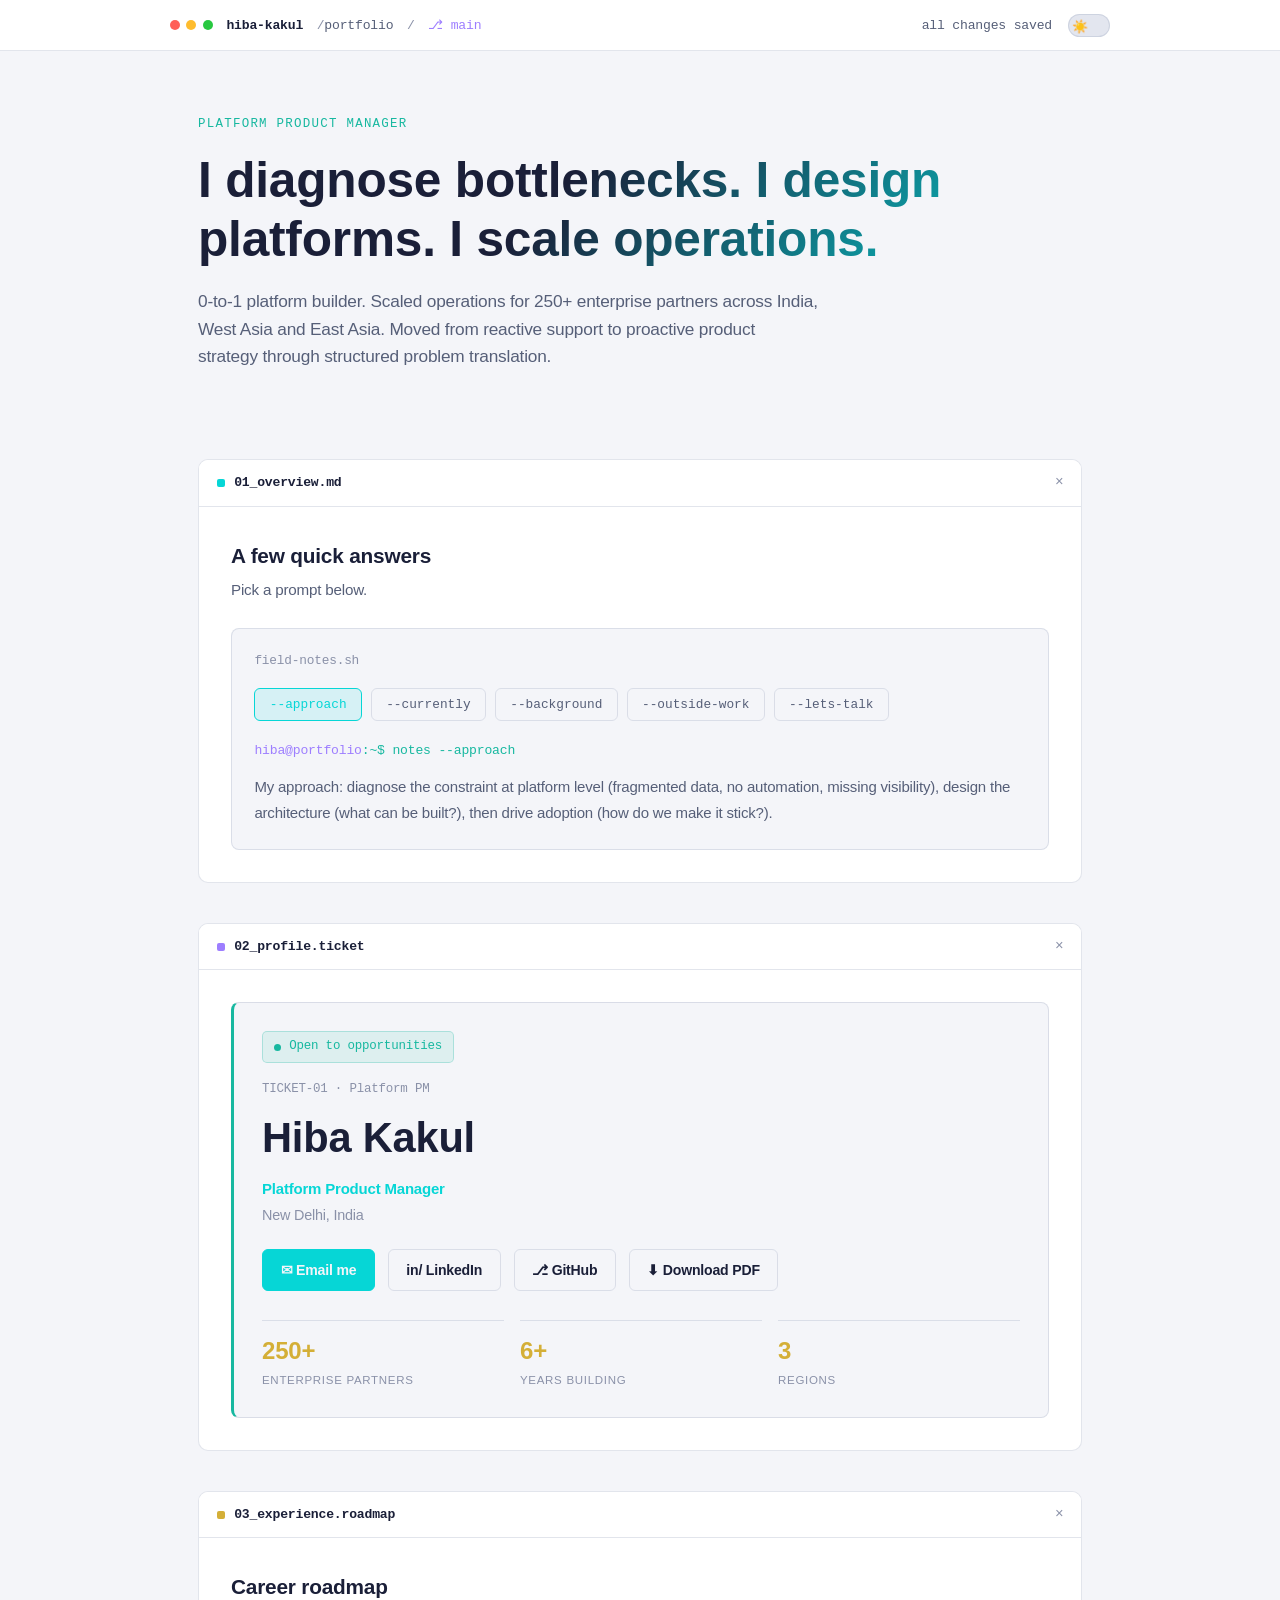
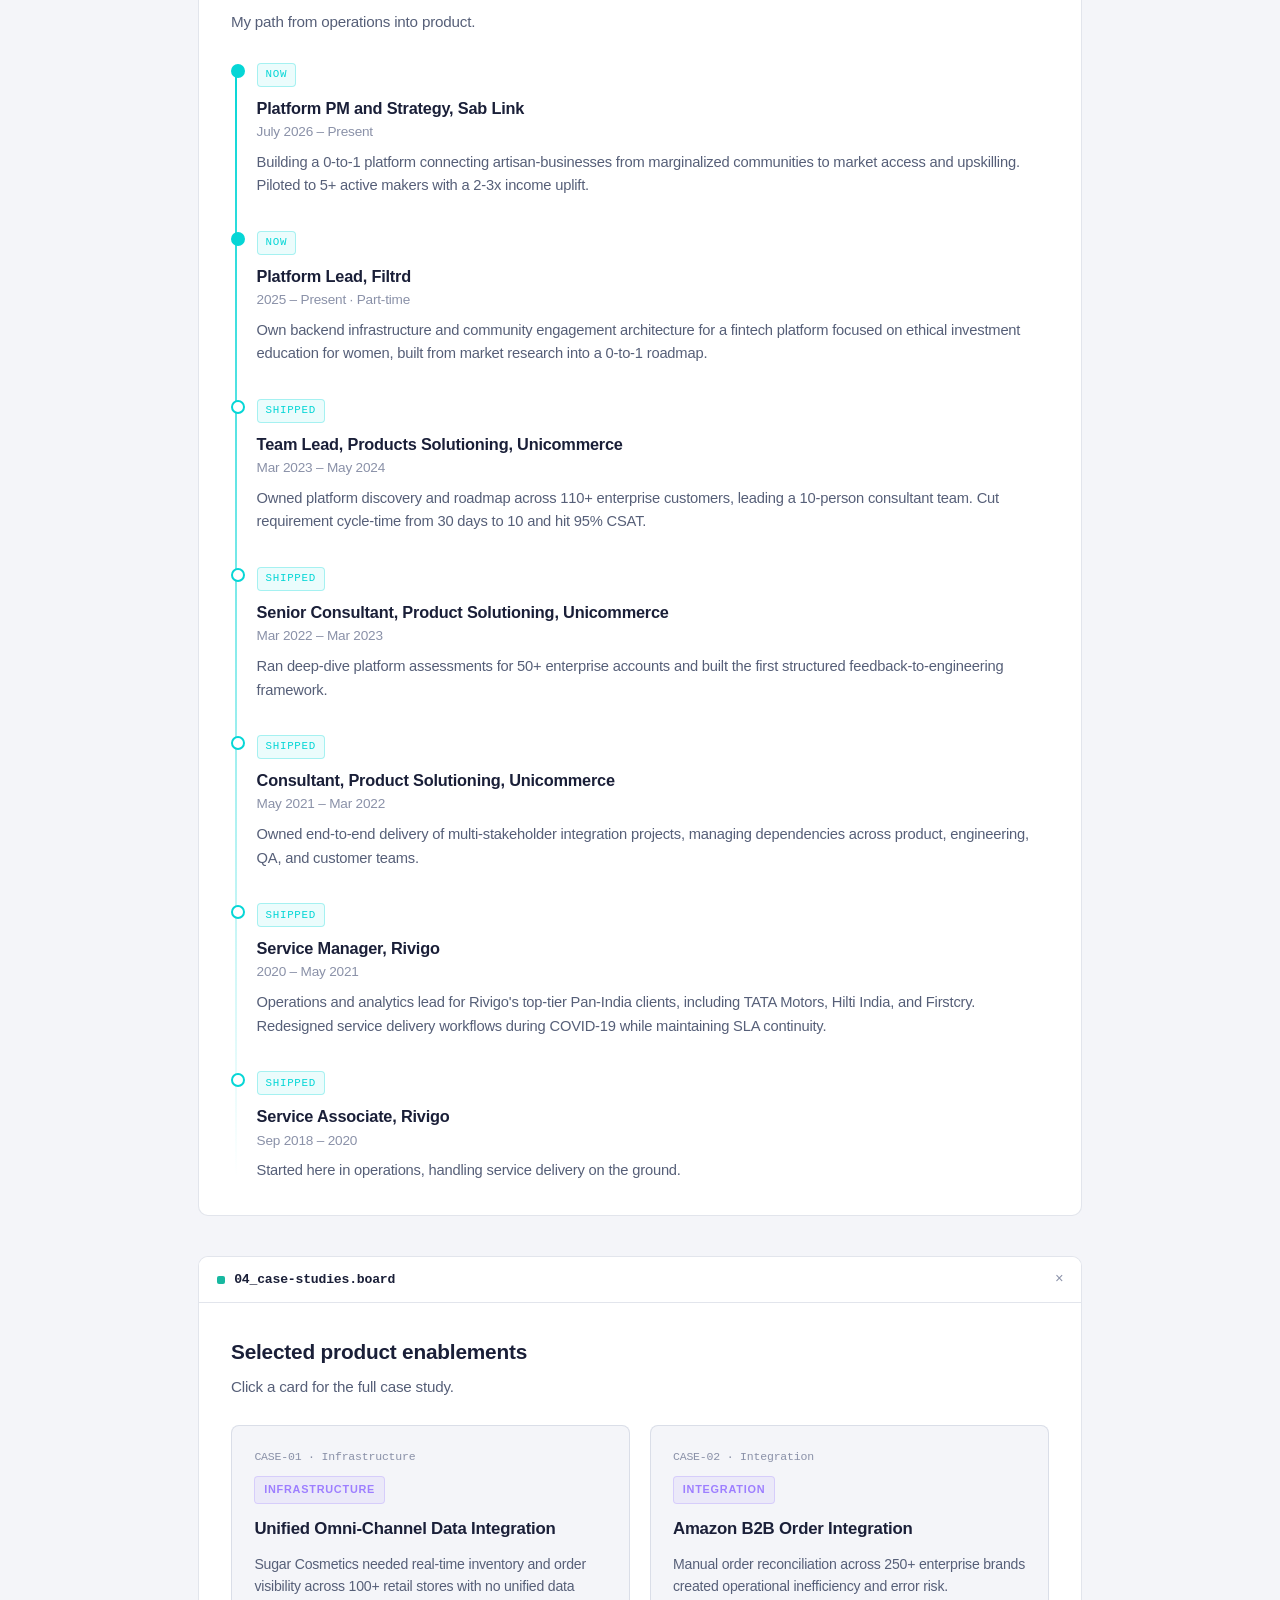
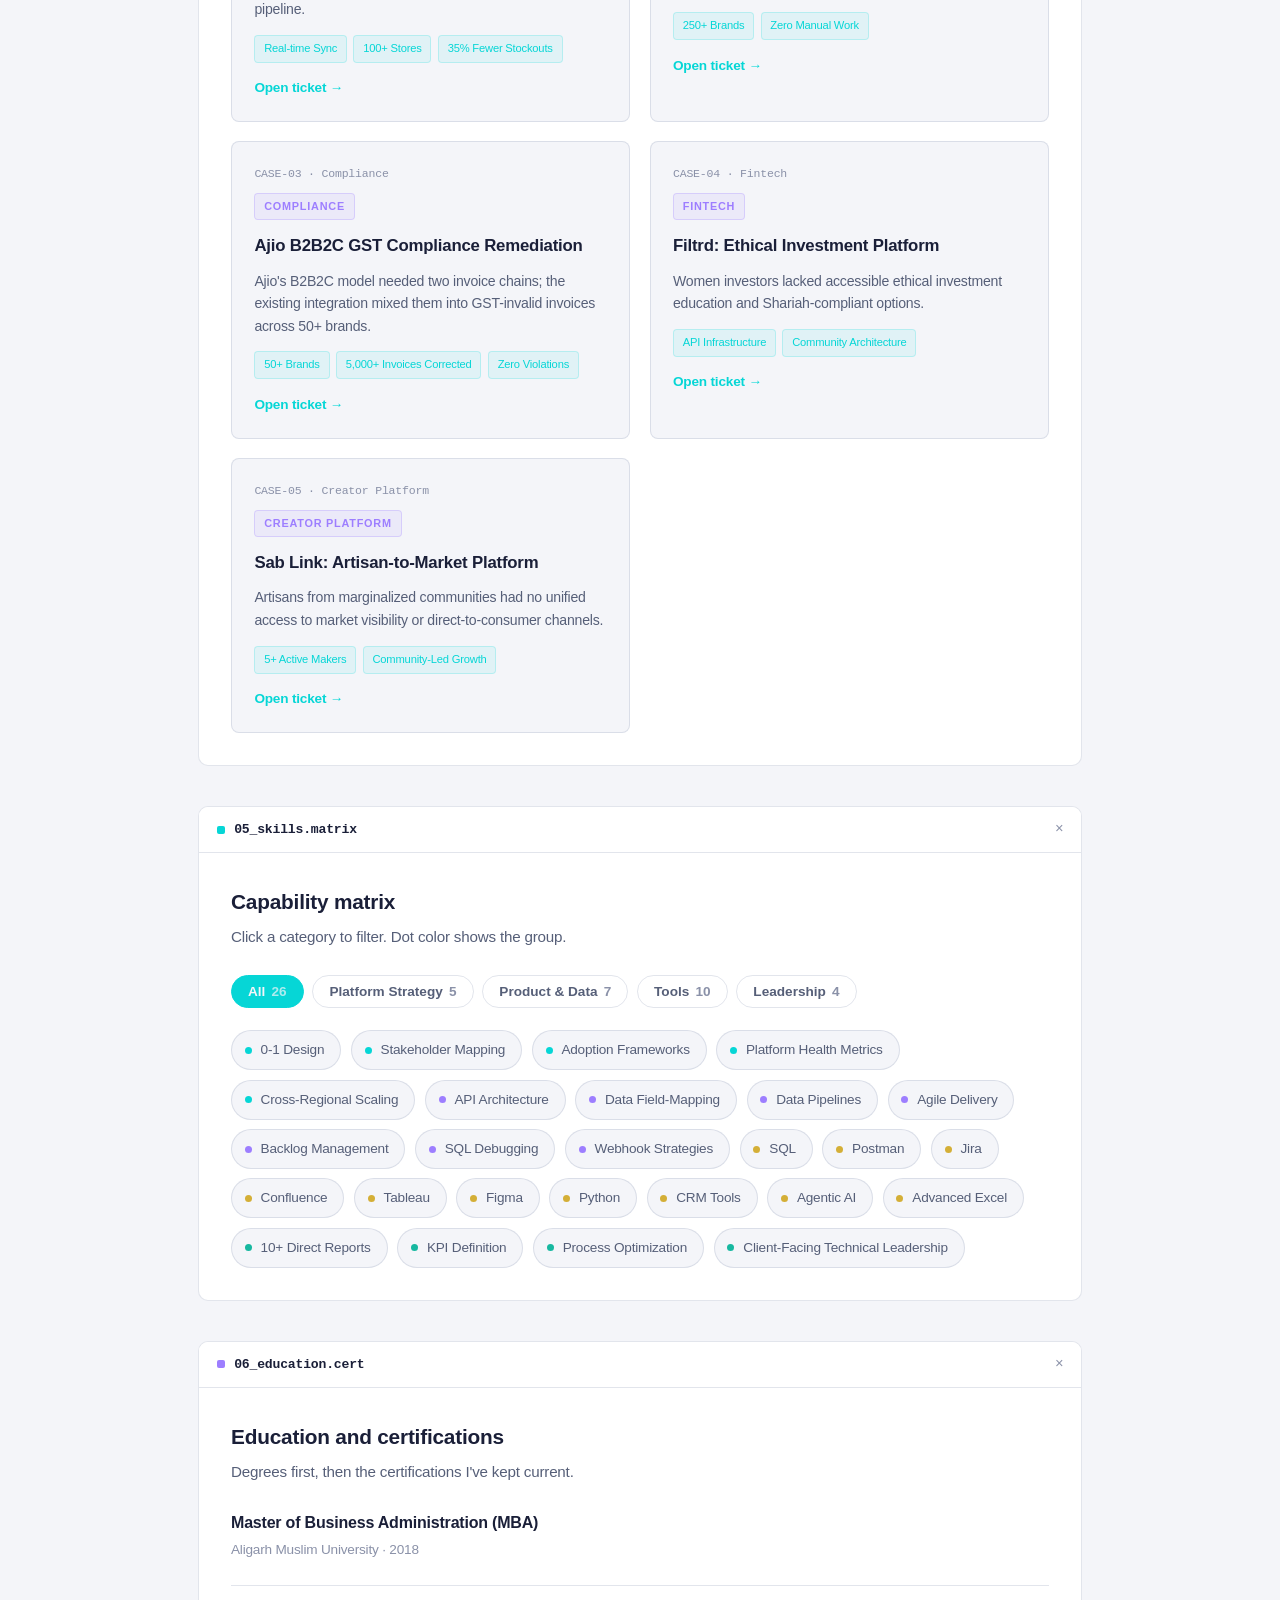
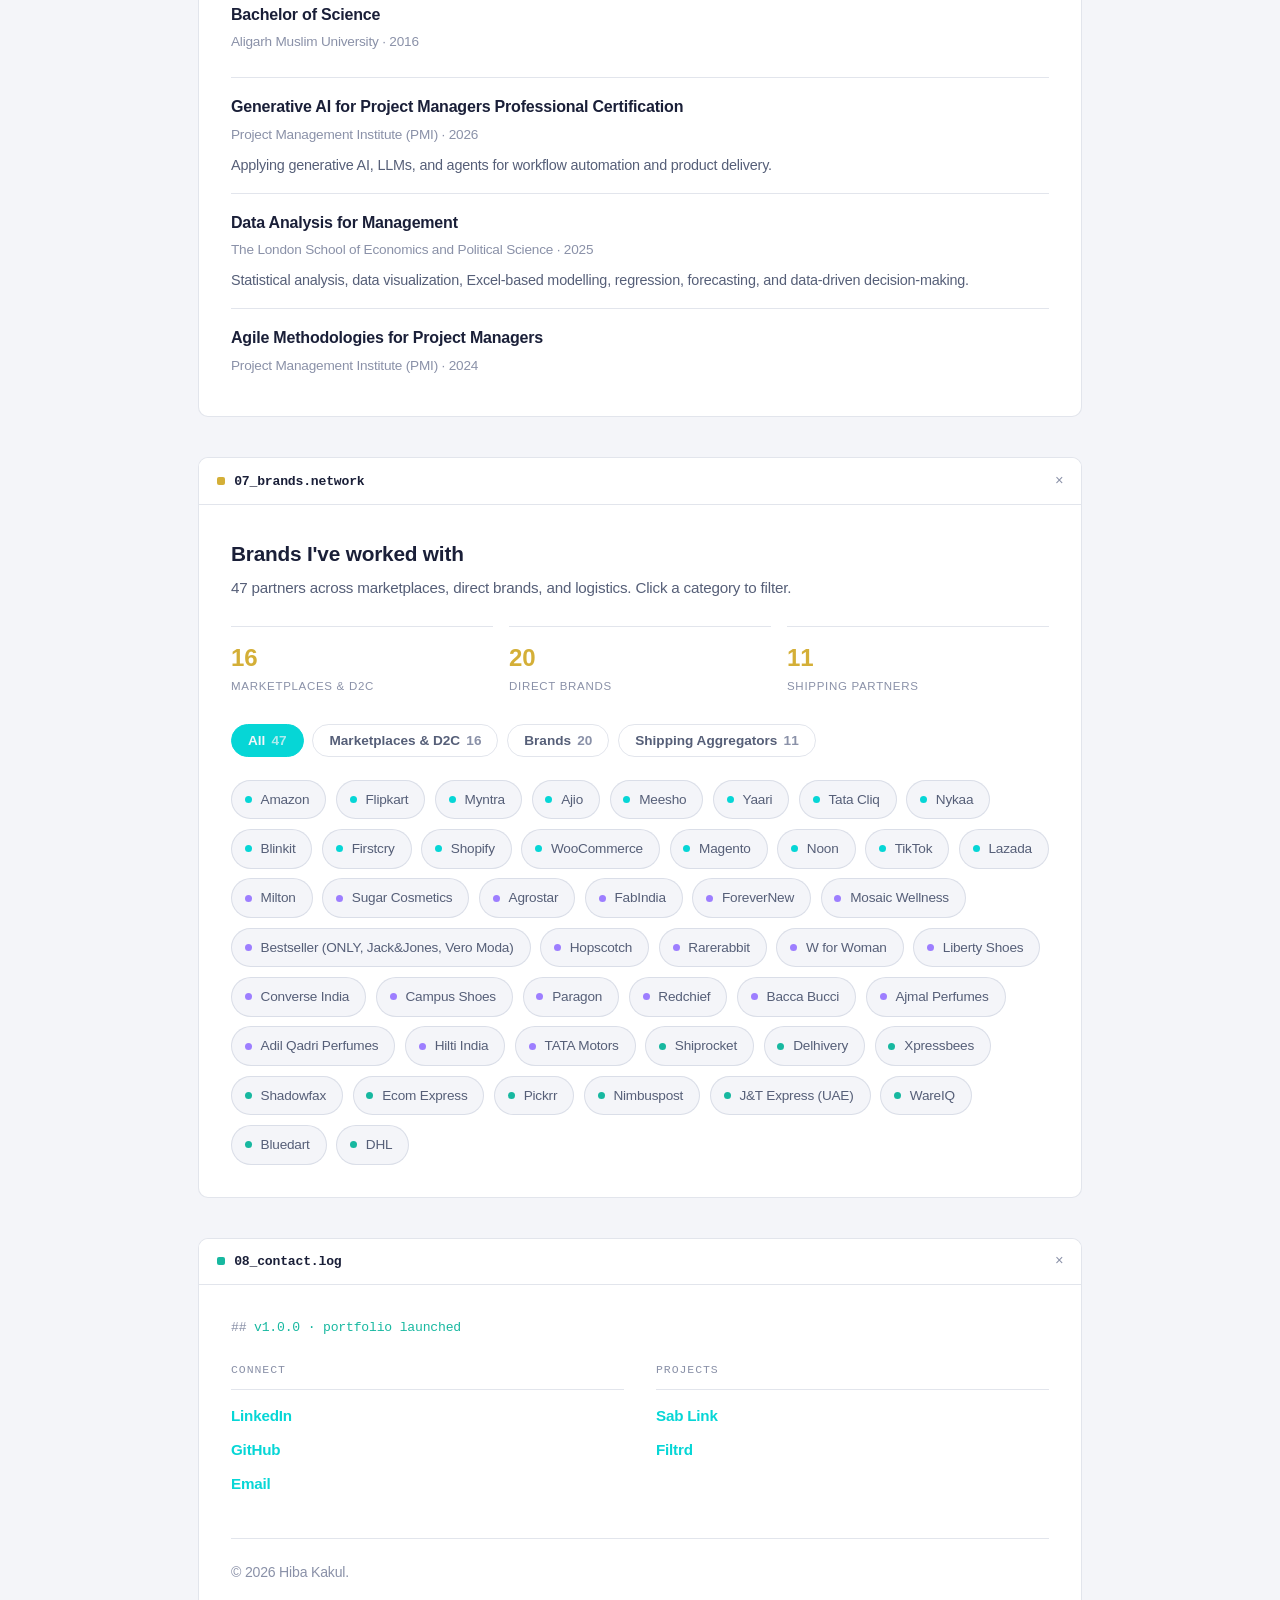
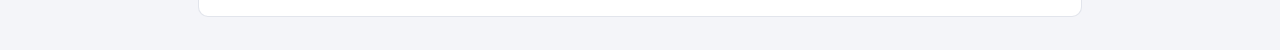
==== commit 96e850ef: "Update roadmap and Sab Link case study, fix Filtrd link, add PDF download Co-Authored-By: Claude Son" ====
--- a/index.html
+++ b/index.html
@@ -4,6 +4,21 @@
 <meta charset="UTF-8">
 <meta name="viewport" content="width=device-width, initial-scale=1.0">
 <title>Hiba Kakul · Platform PM</title>
+<meta name="description" content="0-to-1 platform builder. Scaled operations for 250+ enterprise partners across India, West Asia and East Asia.">
+
+<meta property="og:type" content="website">
+<meta property="og:url" content="https://hibakakul-hash.github.io/Conjunctions/">
+<meta property="og:title" content="Hiba Kakul · Platform PM">
+<meta property="og:description" content="0-to-1 platform builder. Scaled operations for 250+ enterprise partners across India, West Asia and East Asia.">
+<meta property="og:image" content="https://hibakakul-hash.github.io/Conjunctions/og-image.png">
+<meta property="og:image:width" content="1200">
+<meta property="og:image:height" content="630">
+<meta property="og:image:alt" content="Hiba Kakul, Platform Product Manager">
+
+<meta name="twitter:card" content="summary_large_image">
+<meta name="twitter:title" content="Hiba Kakul · Platform PM">
+<meta name="twitter:description" content="0-to-1 platform builder. Scaled operations for 250+ enterprise partners across India, West Asia and East Asia.">
+<meta name="twitter:image" content="https://hibakakul-hash.github.io/Conjunctions/og-image.png">
 <style>
   :root {
     --ink-dark: #0a0e27;
@@ -339,6 +354,65 @@
   .modal-section ul { list-style: none; }
   .modal-section li { color: var(--text-secondary); line-height: 1.7; margin-bottom: 0.6rem; padding-left: 1.3rem; position: relative; }
   .modal-section li::before { content: '→'; position: absolute; left: 0; color: var(--accent-teal); }
+
+  /* ---- print / PDF ---- */
+  .print-only { display: none; }
+  .print-masthead { font-size: 0.82rem; color: var(--text-secondary); padding-bottom: 0.7rem; border-bottom: 1px solid var(--border-subtle); }
+  .print-masthead strong { color: var(--text-primary); font-size: 1rem; }
+  .print-masthead a { color: var(--accent-cyan); }
+  .print-note { margin-bottom: 0.9rem; }
+  .print-note-label { font-family: var(--mono); font-size: 0.78rem; color: var(--accent-teal); margin-bottom: 0.2rem; }
+  .print-note p { color: var(--text-secondary); }
+
+  @page { size: A4; margin: 12mm; }
+  @media print {
+    :root, :root[data-theme] {
+      --ink-dark: #f5f6fa;
+      --ink-lighter: #eceef5;
+      --ink-panel: #ffffff;
+      --ink-border: #dde1ec;
+      --text-primary: #12162b;
+      --text-secondary: #3a425c;
+      --text-muted: #646c88;
+      --accent-cyan: #0a8f92;
+      --accent-purple: #6a4fd6;
+      --accent-gold: #94740a;
+      --accent-teal: #0e8573;
+      --border-subtle: rgba(100, 110, 140, 0.4);
+    }
+    * { -webkit-print-color-adjust: exact; print-color-adjust: exact; transition: none !important; }
+    html { font-size: 13px; }
+    html, body { background: #ffffff; }
+    body { font-size: 13px; }
+    .screen-only, .workspace-header, .notes-panel, .ticket-actions, .modal-close, .file-tab-bar .close, .hero-label, #cases .board-scroll { display: none !important; }
+    .print-only { display: block; }
+    .container { max-width: none; padding: 0; }
+    .hero { padding: 1rem 0 0.4rem; }
+    .hero h1 { background: none; -webkit-text-fill-color: currentColor; color: var(--text-primary); font-size: 2rem; margin-bottom: 0.7rem; }
+    .hero p { font-size: 1rem; max-width: none; }
+    .file-window { margin: 0.9rem 0; overflow: visible; break-inside: avoid; }
+    #cases { break-inside: auto; }
+    .file-tab-bar { border-radius: 10px 10px 0 0; break-after: avoid; }
+    .file-body { padding: 1.2rem; }
+    .section-title, .section-sub { break-after: avoid; }
+    .roadmap-item, .credential-item, .ticket, .modal-content, .print-note { break-inside: avoid; }
+    .roadmap-item { padding-bottom: 1rem; }
+    .roadmap-tag { margin-bottom: 0.3rem; }
+    .roadmap-item .meta { margin-bottom: 0.3rem; }
+
+    .filter-pill { pointer-events: none; }
+    .filter-pill[data-cat="all"], .filter-pill .pill-count { display: none; }
+    .filter-pill, .filter-pill.active { background: transparent; border-color: var(--pill-color); color: var(--pill-color); font-weight: 600; }
+    .tag-chip.chip-hidden { display: inline-flex !important; }
+
+    .modal, .modal.active {
+      display: block !important; position: static; inset: auto; background: transparent;
+      backdrop-filter: none; overflow: visible; padding: 0;
+    }
+    .modal-content { max-width: none; width: auto; padding: 1.2rem 1.4rem; margin: 0 0 0.9rem; background: var(--ink-dark); }
+    .modal h2 { font-size: 1.2rem; margin-bottom: 0.9rem; }
+    .modal-section { margin-bottom: 0.9rem; }
+  }
 </style>
 </head>
 <body>
@@ -357,6 +431,14 @@
   </header>
 
   <div class="container">
+
+    <div class="print-only print-masthead">
+      <strong>Hiba Kakul</strong> · New Delhi, India ·
+      <a href="mailto:hibakakul@gmail.com">hibakakul@gmail.com</a> ·
+      <a href="https://linkedin.com/in/hibakakul">linkedin.com/in/hibakakul</a> ·
+      <a href="https://github.com/hibakakul-hash">github.com/hibakakul-hash</a> ·
+      <a href="https://hibakakul-hash.github.io/Conjunctions/">hibakakul-hash.github.io/Conjunctions</a>
+    </div>
 
     <section class="hero">
       <div class="hero-label">Platform Product Manager</div>
@@ -373,7 +455,7 @@
       </div>
       <div class="file-body">
         <div class="section-title">A few quick answers</div>
-        <div class="section-sub">Pick a prompt below.</div>
+        <div class="section-sub screen-only">Pick a prompt below.</div>
         <div class="notes-panel">
           <div class="notes-title">field-notes.sh</div>
           <div class="note-buttons">
@@ -386,6 +468,7 @@
           <div class="note-prompt"><span class="user">hiba@portfolio</span>:~$ notes <span id="noteCmd">--approach</span></div>
           <div class="note-output" id="noteOutput">My approach: diagnose the constraint at platform level (fragmented data, no automation, missing visibility), design the architecture (what can be built?), then drive adoption (how do we make it stick?).</div>
         </div>
+        <div class="print-only" id="printNotes"></div>
       </div>
     </div>
 
@@ -407,6 +490,7 @@
             <a class="primary" href="mailto:hibakakul@gmail.com">✉ Email me</a>
             <a href="https://linkedin.com/in/hibakakul" target="_blank">in/ LinkedIn</a>
             <a href="https://github.com/hibakakul-hash" target="_blank">⎇ GitHub</a>
+            <a class="screen-only" href="Hiba-Kakul-Portfolio.pdf" download="Hiba-Kakul-Portfolio.pdf">⬇ Download PDF</a>
           </div>
           <div class="ticket-stats">
             <div class="stat"><div class="val">250+</div><div class="lbl">Enterprise Partners</div></div>
@@ -430,14 +514,14 @@
         <div class="roadmap">
           <div class="roadmap-item now">
             <div class="roadmap-tag">Now</div>
-            <div class="role">Founder &amp; Platform PM, Sab Link</div>
+            <div class="role">Platform PM and Strategy, Sab Link</div>
             <div class="meta">July 2026 – Present</div>
-            <div class="blurb">Building a 0-to-1 platform connecting 20+ artisan-businesses from marginalized communities to market access and upskilling. Piloted to 20+ active makers with a 2-3x income uplift.</div>
+            <div class="blurb">Building a 0-to-1 platform connecting artisan-businesses from marginalized communities to market access and upskilling. Piloted to 5+ active makers with a 2-3x income uplift.</div>
           </div>
           <div class="roadmap-item now">
             <div class="roadmap-tag">Now</div>
             <div class="role">Platform Lead, Filtrd</div>
-            <div class="meta">2025 – Present</div>
+            <div class="meta">2025 – Present · Part-time</div>
             <div class="blurb">Own backend infrastructure and community engagement architecture for a fintech platform focused on ethical investment education for women, built from market research into a 0-to-1 roadmap.</div>
           </div>
           <div class="roadmap-item">
@@ -483,7 +567,7 @@
       </div>
       <div class="file-body">
         <div class="section-title">Selected product enablements</div>
-        <div class="section-sub">Click a card for the full case study.</div>
+        <div class="section-sub screen-only">Click a card for the full case study.</div>
         <div class="board-scroll">
           <div class="board-card" onclick="openModal(1)">
             <div class="card-id">CASE-01 · Infrastructure</div>
@@ -521,11 +605,87 @@
             <div class="card-id">CASE-05 · Creator Platform</div>
             <div class="tag">Creator Platform</div>
             <h3>Sab Link: Artisan-to-Market Platform</h3>
-            <div class="constraint">20+ artisans from marginalized communities had no unified access to market visibility or direct-to-consumer channels.</div>
-            <div class="chips"><span>20+ Artisans</span><span>Community-Led Growth</span></div>
+            <div class="constraint">Artisans from marginalized communities had no unified access to market visibility or direct-to-consumer channels.</div>
+            <div class="chips"><span>5+ Active Makers</span><span>Community-Led Growth</span></div>
             <div class="open-cta">Open ticket →</div>
           </div>
         </div>
+      <!-- Modals -->
+      <div class="modal" id="modal1">
+        <div class="modal-content">
+          <button class="modal-close" onclick="closeModal(1)">×</button>
+          <h2>Unified Omni-Channel Data Integration</h2>
+          <div class="modal-section"><h4>The Problem</h4><p>Sugar Cosmetics operated across 100+ retail stores with siloed inventory and order data. Real-time visibility was impossible, leading to overselling, stockouts, and fragmented customer experiences.</p></div>
+          <div class="modal-section"><h4>Design and Delivery</h4><p>Assessed existing API capabilities across retail, e-commerce, and POS systems. Designed a webhook-based integration architecture for real-time inventory and order data sync. Coordinated technical requirements directly with the client's product team and validated the design through a staging pilot before go-live.</p></div>
+          <div class="modal-section"><h4>Impact</h4><ul>
+            <li>Scaled to 100+ stores across India with unified real-time inventory visibility</li>
+            <li>Reduced stockouts 35% through data-driven replenishment</li>
+            <li>Eliminated manual reconciliation (80% fewer touchpoints)</li>
+            <li>Freed ops teams for strategic work instead of firefighting</li>
+          </ul></div>
+        </div>
+      </div>
+
+      <div class="modal" id="modal2">
+        <div class="modal-content">
+          <button class="modal-close" onclick="closeModal(2)">×</button>
+          <h2>Amazon B2B Order Integration</h2>
+          <div class="modal-section"><h4>The Problem</h4><p>Manual order reconciliation across 250+ enterprise brands' Amazon B2B channels created operational inefficiency and error risk. No reliable sync existed between Amazon and Unicommerce.</p></div>
+          <div class="modal-section"><h4>Design and Delivery</h4><p>Identified the problem and built the business case. Engaged directly with Amazon's team to scope available integration options. Partnered with engineering and leadership through solution design, recommending a polling-based sync model chosen based on Amazon's webhook limitations at the time.</p></div>
+          <div class="modal-section"><h4>Impact</h4><ul>
+            <li>Eliminated manual reconciliation across 250+ brands</li>
+            <li>Enabled seamless, scaled order processing</li>
+            <li>Reduced operational risk and human error</li>
+            <li>Freed finance and ops teams from routine reconciliation work</li>
+          </ul></div>
+        </div>
+      </div>
+
+      <div class="modal" id="modal3">
+        <div class="modal-content">
+          <button class="modal-close" onclick="closeModal(3)">×</button>
+          <h2>Ajio B2B2C GST Compliance Remediation</h2>
+          <div class="modal-section"><h4>The Problem</h4><p>Ajio's B2B2C model required two separate invoice chains. The existing integration mixed them, producing GST-invalid invoices. A client's CA flagged the mismatches, escalating to a compliance risk across 50+ brands.</p></div>
+          <div class="modal-section"><h4>Design and Delivery</h4><p>Built the business case for remediation. Engaged Ajio's technical team directly to define the corrected invoicing approach. Partnered with engineering and business through the revamp, holding sign-off before rollout. Retrospectively corrected 5,000+ historical invoices with zero operational disruption.</p></div>
+          <div class="modal-section"><h4>Impact</h4><ul>
+            <li>Achieved 100% invoice validity post-launch</li>
+            <li>Retrospectively corrected 5,000+ historical invoices with zero disruption</li>
+            <li>Eliminated manual review, freed finance team</li>
+            <li>Reduced invoice-to-dispatch from 4 hours to 8 minutes</li>
+            <li>Scaled confidently across 50+ brands; zero compliance violations as transaction volume grew 3x</li>
+          </ul></div>
+        </div>
+      </div>
+
+      <div class="modal" id="modal4">
+        <div class="modal-content">
+          <button class="modal-close" onclick="closeModal(4)">×</button>
+          <h2>Filtrd: Ethical Investment Platform</h2>
+          <div class="modal-section"><h4>The Problem</h4><p>Women investors faced barriers: lack of accessible ethical investment education, limited Shariah-compliant options, and no aggregated financial data layer for third-party integration.</p></div>
+          <div class="modal-section"><h4>Design and Delivery</h4><p>Translated market research (women's wealth gaps, Shariah-compliance constraints, investor sentiment) into a 0-to-1 roadmap. Built API layer enabling third-party financial data integration. Designed pricing model and community workshop framework connecting financial literacy to product adoption.</p></div>
+          <div class="modal-section"><h4>Impact</h4><ul>
+            <li>Designed backend infrastructure for scaled financial data integration</li>
+            <li>Built community engagement architecture connecting education to adoption</li>
+            <li>Established framework for workshop-led financial literacy</li>
+            <li>Creating infrastructure for ethical investing at scale</li>
+          </ul></div>
+        </div>
+      </div>
+
+      <div class="modal" id="modal5">
+        <div class="modal-content">
+          <button class="modal-close" onclick="closeModal(5)">×</button>
+          <h2>Sab Link: Artisan-to-Market Platform</h2>
+          <div class="modal-section"><h4>The Problem</h4><p>Artisans from marginalized communities had no unified platform for market access. Skill-sharing channels were fragmented. Artists had no aggregated visibility and faced barriers to direct-to-consumer sales.</p></div>
+          <div class="modal-section"><h4>Design and Delivery</h4><p>Diagnosed the platform-level constraint: artisans needed both community visibility and market access. Designed a two-layer model combining skill-based workshops with a direct-to-consumer marketplace. Built the community layer first (monthly in-person skill-sharing workshops), then layered the digital platform enabling direct transactions and artist portfolios.</p></div>
+          <div class="modal-section"><h4>Impact</h4><ul>
+            <li>Piloted with 5+ active makers, connecting them to market access and visibility</li>
+            <li>Built skill-based entrepreneurship framework for scaling</li>
+            <li>Created community-led model reducing reliance on single founder</li>
+            <li>Established sustainable pathway for minority group economic growth</li>
+          </ul></div>
+        </div>
+      </div>
       </div>
     </div>
 
@@ -538,7 +698,7 @@
       </div>
       <div class="file-body">
         <div class="section-title">Capability matrix</div>
-        <div class="section-sub">Click a category to filter. Dot color shows the group.</div>
+        <div class="section-sub"><span class="screen-only">Click a category to filter. </span>Dot color shows the group.</div>
         <div class="filter-bar">
           <button class="filter-pill active" data-cat="all" onclick="filterCloud(this)">All <span class="pill-count">26</span></button>
           <button class="filter-pill" data-cat="strategy" style="--pill-color: var(--accent-cyan);" onclick="filterCloud(this)">Platform Strategy <span class="pill-count">5</span></button>
@@ -623,7 +783,7 @@
       </div>
       <div class="file-body">
         <div class="section-title">Brands I've worked with</div>
-        <div class="section-sub">47 partners across marketplaces, direct brands, and logistics. Click a category to filter.</div>
+        <div class="section-sub">47 partners across marketplaces, direct brands, and logistics.<span class="screen-only"> Click a category to filter.</span></div>
         <div class="ticket-stats mini-stats">
           <div class="stat"><div class="val">16</div><div class="lbl">Marketplaces &amp; D2C</div></div>
           <div class="stat"><div class="val">20</div><div class="lbl">Direct Brands</div></div>
@@ -709,7 +869,7 @@
             <h4>Projects</h4>
             <ul>
               <li><a href="https://sab-link.vercel.app" target="_blank">Sab Link</a></li>
-              <li><a href="https://filtrd.io" target="_blank">Filtrd</a></li>
+              <li><a href="https://hibakakul-hash.github.io/filtrd-halal-finance-screener/" target="_blank">Filtrd</a></li>
             </ul>
           </div>
         </div>
@@ -717,83 +877,6 @@
       </div>
     </div>
 
-  </div>
-
-  <!-- Modals -->
-  <div class="modal" id="modal1">
-    <div class="modal-content">
-      <button class="modal-close" onclick="closeModal(1)">×</button>
-      <h2>Unified Omni-Channel Data Integration</h2>
-      <div class="modal-section"><h4>The Problem</h4><p>Sugar Cosmetics operated across 100+ retail stores with siloed inventory and order data. Real-time visibility was impossible, leading to overselling, stockouts, and fragmented customer experiences.</p></div>
-      <div class="modal-section"><h4>Design and Delivery</h4><p>Assessed existing API capabilities across retail, e-commerce, and POS systems. Designed a webhook-based integration architecture for real-time inventory and order data sync. Coordinated technical requirements directly with the client's product team and validated the design through a staging pilot before go-live.</p></div>
-      <div class="modal-section"><h4>Impact</h4><ul>
-        <li>Scaled to 100+ stores across India with unified real-time inventory visibility</li>
-        <li>Reduced stockouts 35% through data-driven replenishment</li>
-        <li>Eliminated manual reconciliation (80% fewer touchpoints)</li>
-        <li>Freed ops teams for strategic work instead of firefighting</li>
-      </ul></div>
-    </div>
-  </div>
-
-  <div class="modal" id="modal2">
-    <div class="modal-content">
-      <button class="modal-close" onclick="closeModal(2)">×</button>
-      <h2>Amazon B2B Order Integration</h2>
-      <div class="modal-section"><h4>The Problem</h4><p>Manual order reconciliation across 250+ enterprise brands' Amazon B2B channels created operational inefficiency and error risk. No reliable sync existed between Amazon and Unicommerce.</p></div>
-      <div class="modal-section"><h4>Design and Delivery</h4><p>Identified the problem and built the business case. Engaged directly with Amazon's team to scope available integration options. Partnered with engineering and leadership through solution design, recommending a polling-based sync model chosen based on Amazon's webhook limitations at the time.</p></div>
-      <div class="modal-section"><h4>Impact</h4><ul>
-        <li>Eliminated manual reconciliation across 250+ brands</li>
-        <li>Enabled seamless, scaled order processing</li>
-        <li>Reduced operational risk and human error</li>
-        <li>Freed finance and ops teams from routine reconciliation work</li>
-      </ul></div>
-    </div>
-  </div>
-
-  <div class="modal" id="modal3">
-    <div class="modal-content">
-      <button class="modal-close" onclick="closeModal(3)">×</button>
-      <h2>Ajio B2B2C GST Compliance Remediation</h2>
-      <div class="modal-section"><h4>The Problem</h4><p>Ajio's B2B2C model required two separate invoice chains. The existing integration mixed them, producing GST-invalid invoices. A client's CA flagged the mismatches, escalating to a compliance risk across 50+ brands.</p></div>
-      <div class="modal-section"><h4>Design and Delivery</h4><p>Built the business case for remediation. Engaged Ajio's technical team directly to define the corrected invoicing approach. Partnered with engineering and business through the revamp, holding sign-off before rollout. Retrospectively corrected 5,000+ historical invoices with zero operational disruption.</p></div>
-      <div class="modal-section"><h4>Impact</h4><ul>
-        <li>Achieved 100% invoice validity post-launch</li>
-        <li>Retrospectively corrected 5,000+ historical invoices with zero disruption</li>
-        <li>Eliminated manual review, freed finance team</li>
-        <li>Reduced invoice-to-dispatch from 4 hours to 8 minutes</li>
-        <li>Scaled confidently across 50+ brands; zero compliance violations as transaction volume grew 3x</li>
-      </ul></div>
-    </div>
-  </div>
-
-  <div class="modal" id="modal4">
-    <div class="modal-content">
-      <button class="modal-close" onclick="closeModal(4)">×</button>
-      <h2>Filtrd: Ethical Investment Platform</h2>
-      <div class="modal-section"><h4>The Problem</h4><p>Women investors faced barriers: lack of accessible ethical investment education, limited Shariah-compliant options, and no aggregated financial data layer for third-party integration.</p></div>
-      <div class="modal-section"><h4>Design and Delivery</h4><p>Translated market research (women's wealth gaps, Shariah-compliance constraints, investor sentiment) into a 0-to-1 roadmap. Built API layer enabling third-party financial data integration. Designed pricing model and community workshop framework connecting financial literacy to product adoption.</p></div>
-      <div class="modal-section"><h4>Impact</h4><ul>
-        <li>Designed backend infrastructure for scaled financial data integration</li>
-        <li>Built community engagement architecture connecting education to adoption</li>
-        <li>Established framework for workshop-led financial literacy</li>
-        <li>Creating infrastructure for ethical investing at scale</li>
-      </ul></div>
-    </div>
-  </div>
-
-  <div class="modal" id="modal5">
-    <div class="modal-content">
-      <button class="modal-close" onclick="closeModal(5)">×</button>
-      <h2>Sab Link: Artisan-to-Market Platform</h2>
-      <div class="modal-section"><h4>The Problem</h4><p>20+ artisans from marginalized communities had no unified platform for market access. Skill-sharing channels were fragmented. Artists had no aggregated visibility and faced barriers to direct-to-consumer sales.</p></div>
-      <div class="modal-section"><h4>Design and Delivery</h4><p>Diagnosed the platform-level constraint: artisans needed both community visibility and market access. Designed a two-layer model combining skill-based workshops with a direct-to-consumer marketplace. Built the community layer first (monthly in-person skill-sharing workshops), then layered the digital platform enabling direct transactions and artist portfolios.</p></div>
-      <div class="modal-section"><h4>Impact</h4><ul>
-        <li>Connected 20+ artisan-businesses to market access and visibility</li>
-        <li>Built skill-based entrepreneurship framework for scaling</li>
-        <li>Created community-led model reducing reliance on single founder</li>
-        <li>Established sustainable pathway for minority group economic growth</li>
-      </ul></div>
-    </div>
   </div>
 
   <script>
@@ -855,6 +938,19 @@
     });
 
     window.addEventListener('DOMContentLoaded', () => {
+      const printNotes = document.getElementById('printNotes');
+      Object.keys(notes).forEach(key => {
+        const wrap = document.createElement('div');
+        wrap.className = 'print-note';
+        const label = document.createElement('div');
+        label.className = 'print-note-label';
+        label.textContent = '--' + noteCommands[key];
+        const text = document.createElement('p');
+        text.textContent = notes[key];
+        wrap.append(label, text);
+        printNotes.appendChild(wrap);
+      });
+
       const savedTheme = localStorage.getItem('theme');
       if (savedTheme === 'dark') {
         document.querySelector('.theme-toggle').classList.add('dark');
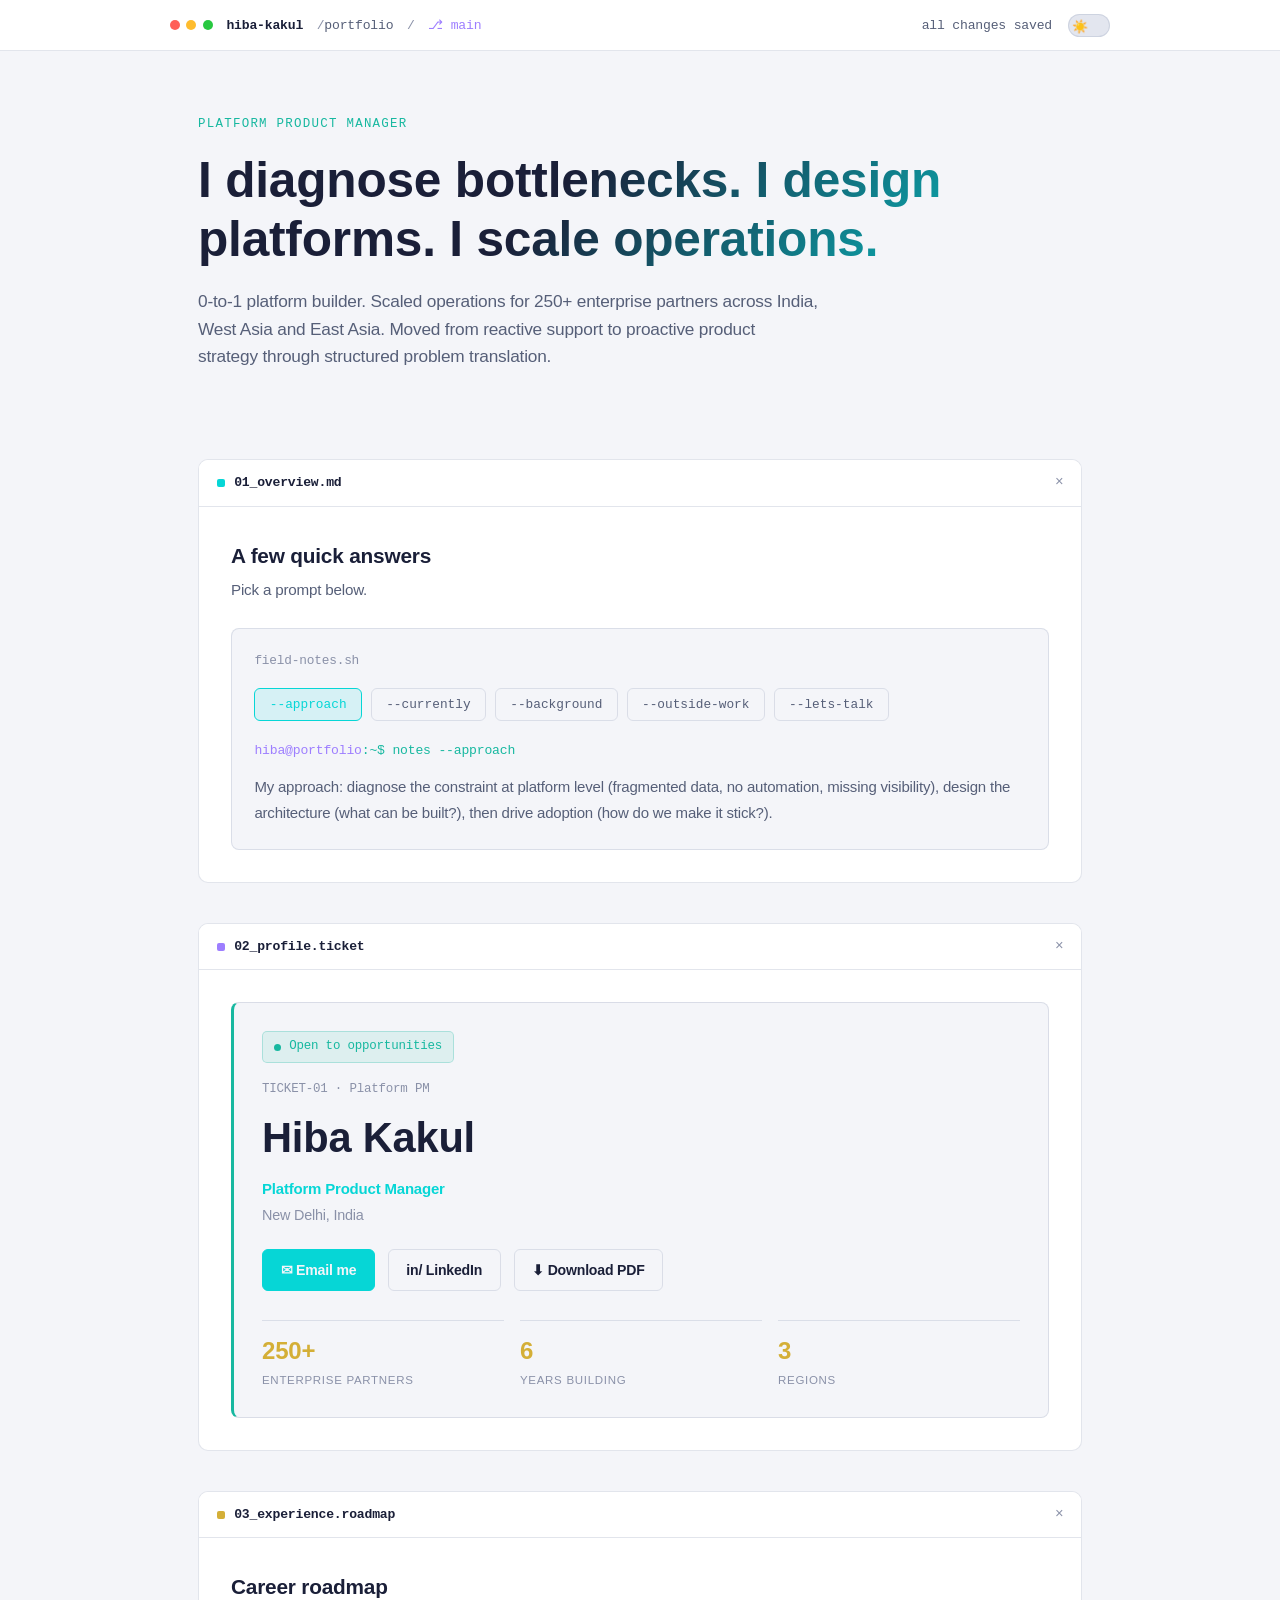
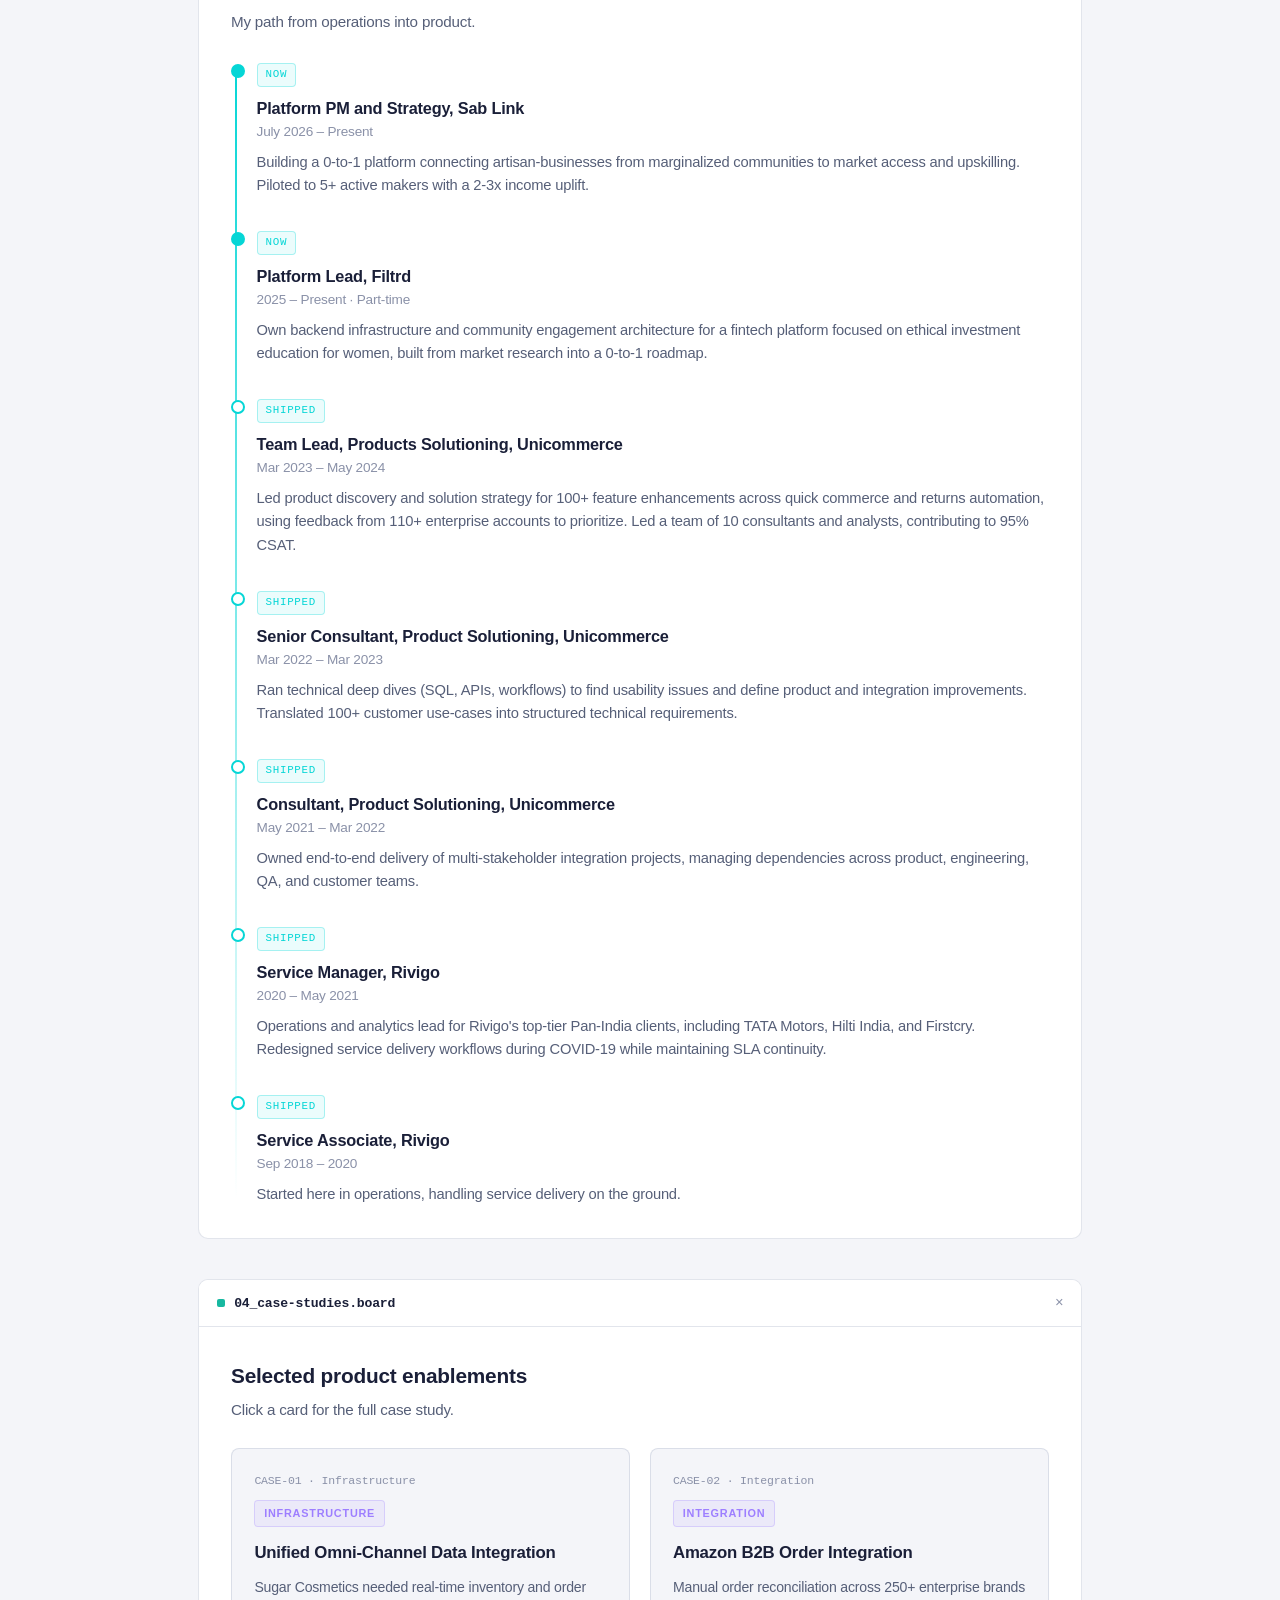
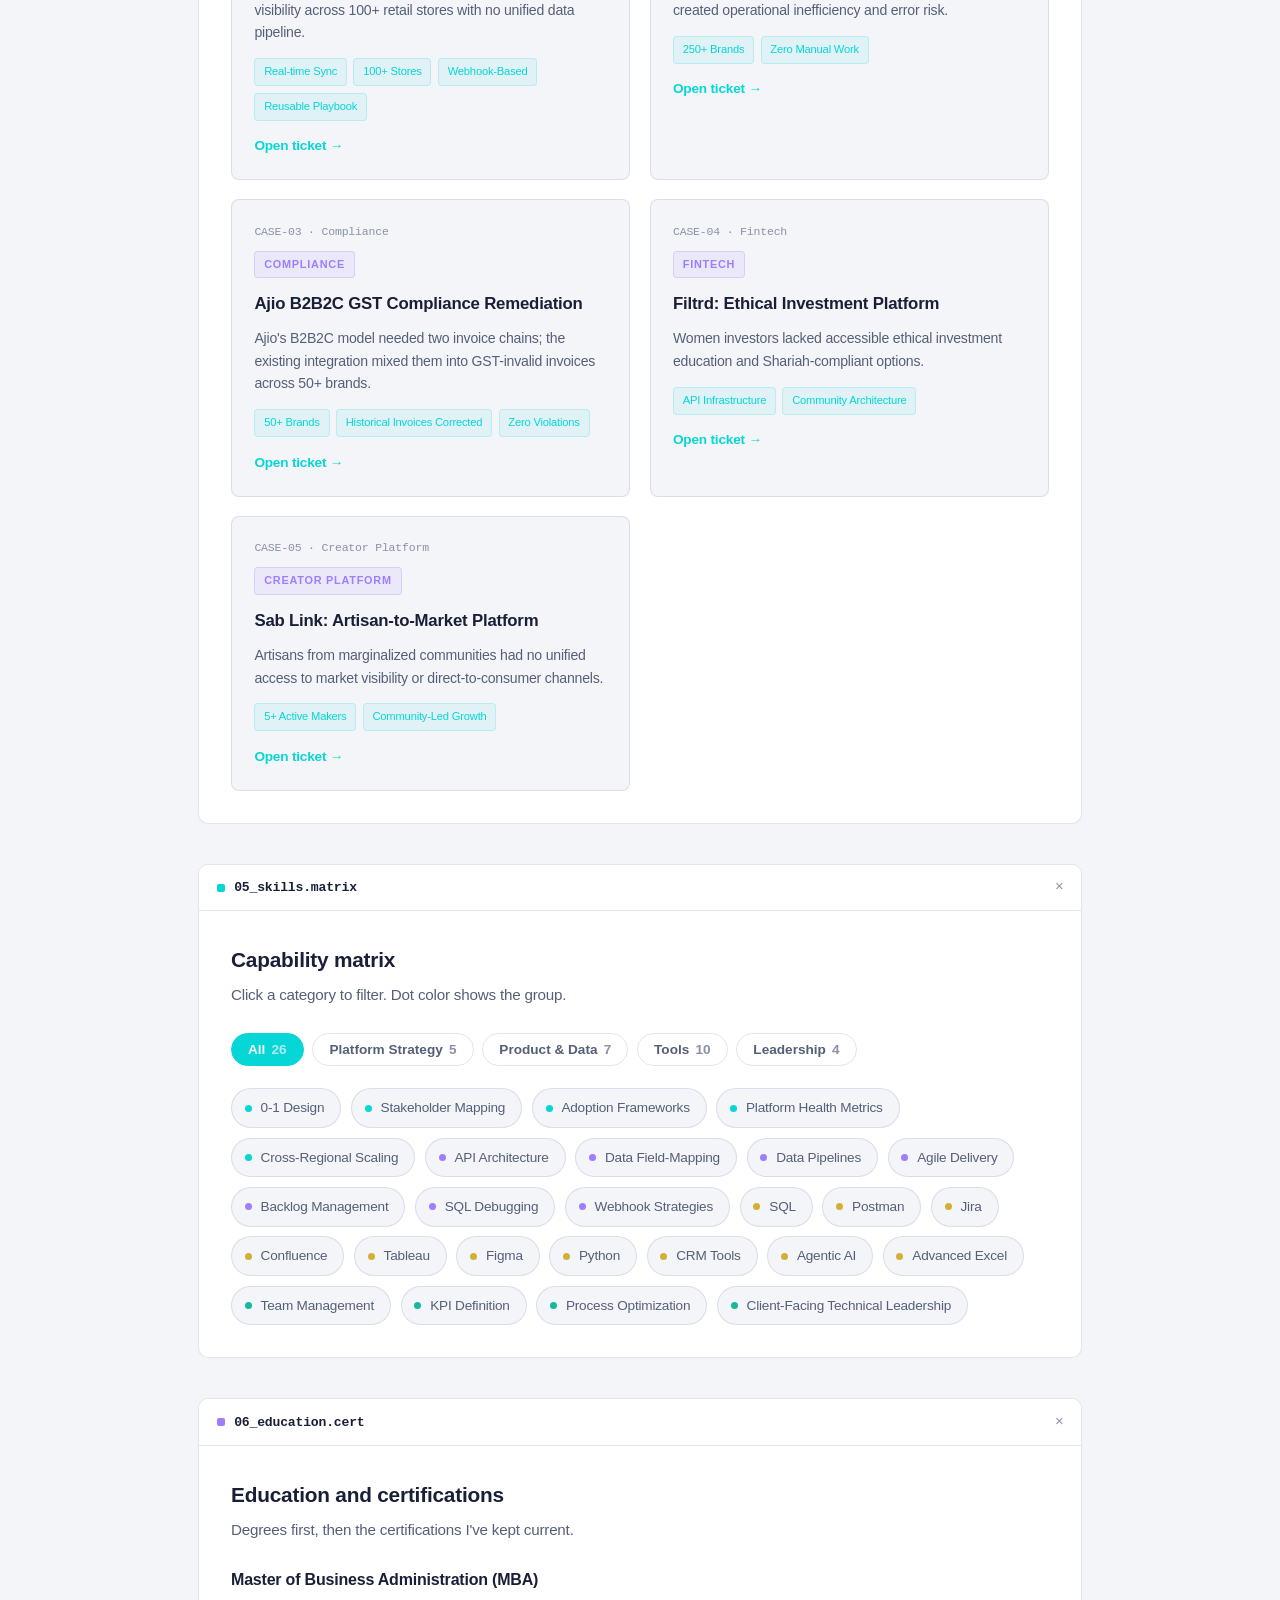
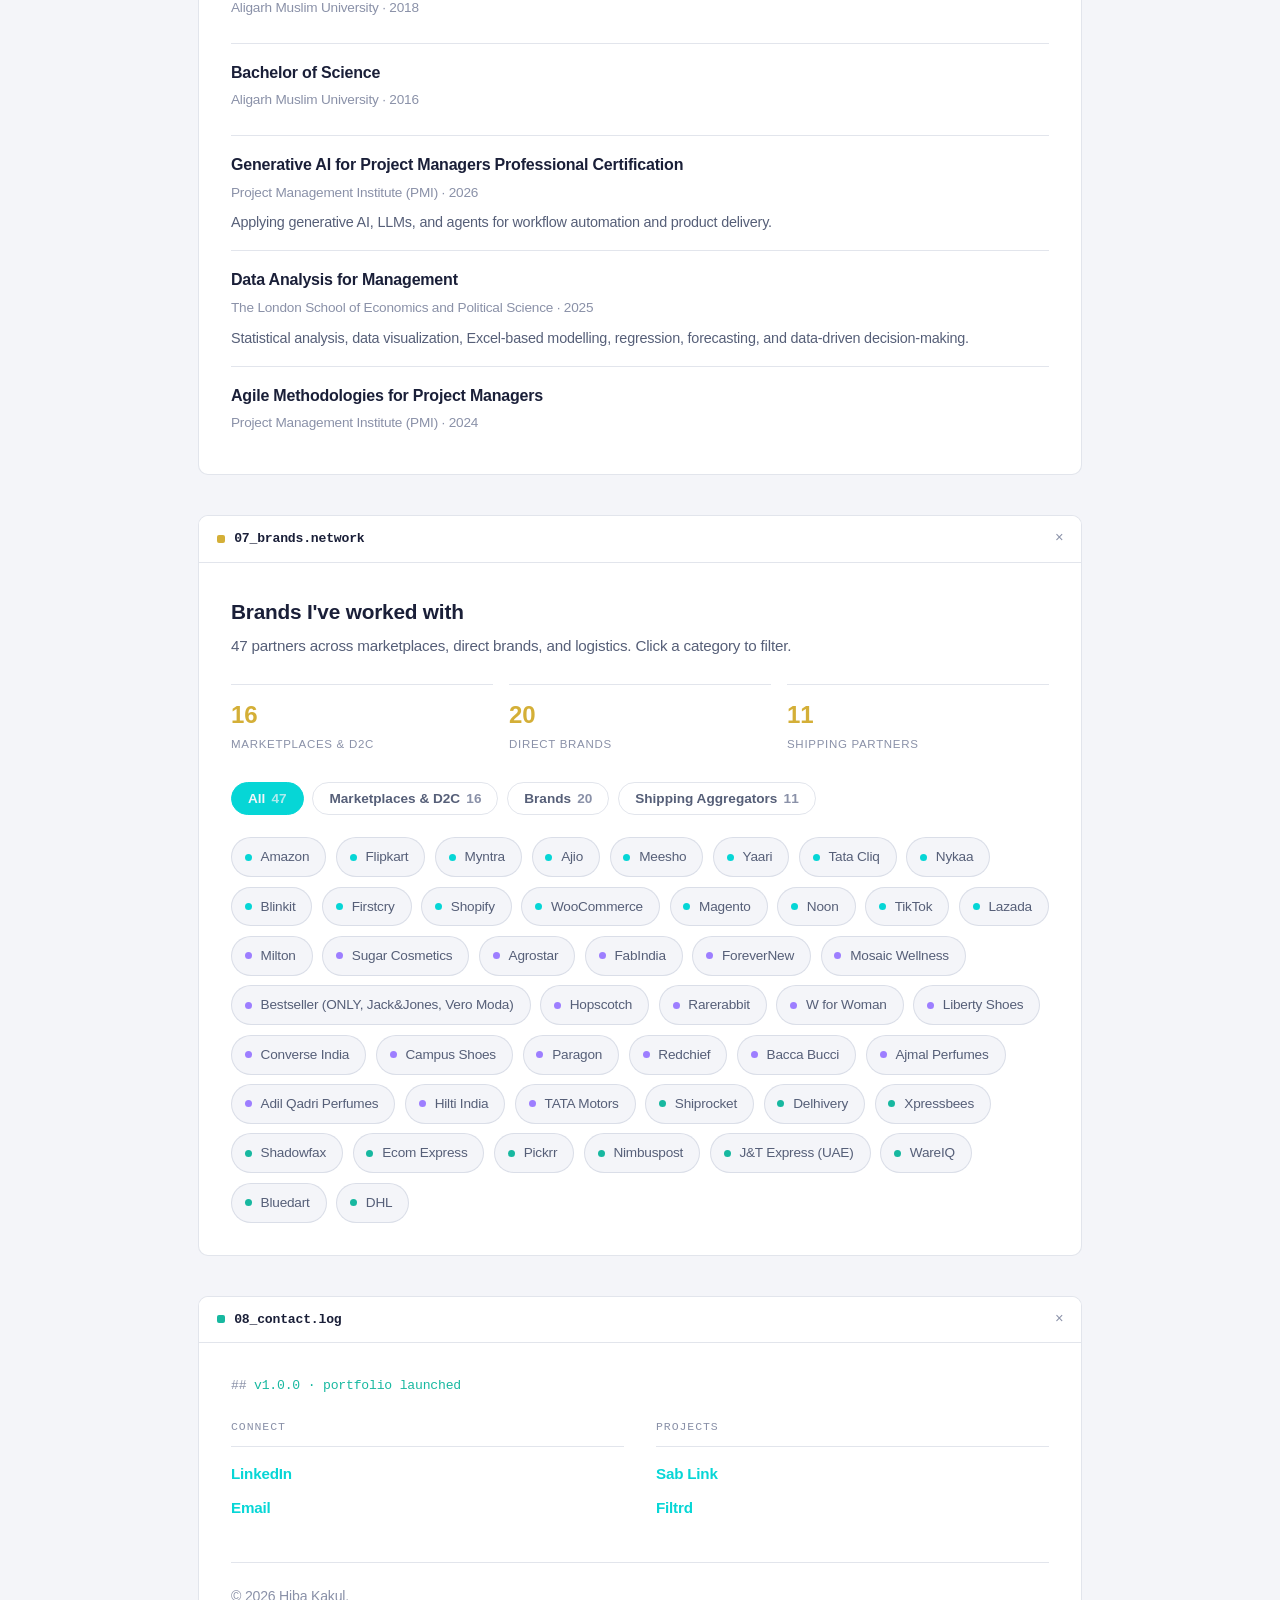
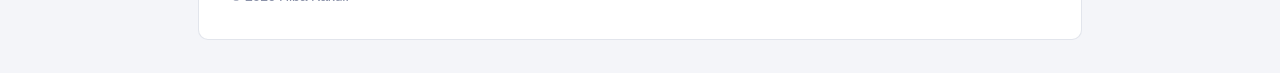
==== commit 4a11e504: "Add case-study depth, align numbers with resume, remove GitHub link Co-Authored-By: Claude Sonnet 5." ====
--- a/index.html
+++ b/index.html
@@ -354,6 +354,32 @@
   .modal-section ul { list-style: none; }
   .modal-section li { color: var(--text-secondary); line-height: 1.7; margin-bottom: 0.6rem; padding-left: 1.3rem; position: relative; }
   .modal-section li::before { content: '→'; position: absolute; left: 0; color: var(--accent-teal); }
+  .modal-section ul.dots li::before { content: '•'; color: var(--accent-gold); }
+
+  .flow { display: flex; flex-wrap: wrap; gap: 0.5rem; counter-reset: step; }
+  .flow-step {
+    display: inline-flex; align-items: center; font-size: 0.84rem; line-height: 1.35; color: var(--text-secondary);
+    background: var(--ink-dark); border: 1px solid var(--border-subtle); border-radius: 6px; padding: 0.4rem 0.75rem 0.4rem 0.5rem;
+  }
+  .flow-step::before {
+    counter-increment: step; content: counter(step); flex-shrink: 0;
+    display: inline-flex; align-items: center; justify-content: center;
+    width: 1.2rem; height: 1.2rem; margin-right: 0.55rem; border-radius: 50%;
+    background: rgba(23, 184, 160, 0.15); color: var(--accent-teal); font-size: 0.7rem; font-weight: 700;
+  }
+
+  .decisions { display: flex; flex-direction: column; gap: 0.9rem; }
+  .decision { border-left: 2px solid var(--accent-purple); padding-left: 0.9rem; }
+  .decision strong { display: block; color: var(--text-primary); font-size: 0.94rem; margin-bottom: 0.15rem; }
+  .modal-section .decision p { margin: 0; font-size: 0.9rem; line-height: 1.6; }
+
+  .compare { display: grid; grid-template-columns: 1fr 1fr; gap: 0.8rem; }
+  .compare-col { background: var(--ink-dark); border: 1px solid var(--border-subtle); border-radius: 8px; padding: 0.8rem 1rem; }
+  .compare-label { font-family: var(--mono); font-size: 0.72rem; text-transform: uppercase; letter-spacing: 0.07em; margin-bottom: 0.4rem; font-weight: 700; }
+  .compare-col.before .compare-label { color: var(--accent-red); }
+  .compare-col.after .compare-label { color: var(--accent-teal); }
+  .modal-section .compare-col p { margin: 0; font-size: 0.88rem; line-height: 1.6; }
+  @media (max-width: 560px) { .compare { grid-template-columns: 1fr; } }
 
   /* ---- print / PDF ---- */
   .print-only { display: none; }
@@ -378,6 +404,7 @@
       --accent-purple: #6a4fd6;
       --accent-gold: #94740a;
       --accent-teal: #0e8573;
+      --accent-red: #c43b3b;
       --border-subtle: rgba(100, 110, 140, 0.4);
     }
     * { -webkit-print-color-adjust: exact; print-color-adjust: exact; transition: none !important; }
@@ -409,9 +436,15 @@
       display: block !important; position: static; inset: auto; background: transparent;
       backdrop-filter: none; overflow: visible; padding: 0;
     }
-    .modal-content { max-width: none; width: auto; padding: 1.2rem 1.4rem; margin: 0 0 0.9rem; background: var(--ink-dark); }
-    .modal h2 { font-size: 1.2rem; margin-bottom: 0.9rem; }
-    .modal-section { margin-bottom: 0.9rem; }
+    .modal-content { max-width: none; width: auto; padding: 1rem 1.3rem; margin: 0 0 0.8rem; background: var(--ink-dark); }
+    .modal h2 { font-size: 1.15rem; margin-bottom: 0.7rem; }
+    .modal-section { margin-bottom: 0.65rem; break-inside: avoid; }
+    .modal-section h4 { margin-bottom: 0.45rem; }
+    .modal-section li { margin-bottom: 0.3rem; line-height: 1.55; }
+    .modal-section p { line-height: 1.55; }
+    .decisions { gap: 0.55rem; }
+    .flow-step, .compare-col { background: var(--ink-panel); }
+    .flow-step, .decision, .compare-col { break-inside: avoid; }
   }
 </style>
 </head>
@@ -436,7 +469,6 @@
       <strong>Hiba Kakul</strong> · New Delhi, India ·
       <a href="mailto:hibakakul@gmail.com">hibakakul@gmail.com</a> ·
       <a href="https://linkedin.com/in/hibakakul">linkedin.com/in/hibakakul</a> ·
-      <a href="https://github.com/hibakakul-hash">github.com/hibakakul-hash</a> ·
       <a href="https://hibakakul-hash.github.io/Conjunctions/">hibakakul-hash.github.io/Conjunctions</a>
     </div>
 
@@ -489,12 +521,11 @@
           <div class="ticket-actions">
             <a class="primary" href="mailto:hibakakul@gmail.com">✉ Email me</a>
             <a href="https://linkedin.com/in/hibakakul" target="_blank">in/ LinkedIn</a>
-            <a href="https://github.com/hibakakul-hash" target="_blank">⎇ GitHub</a>
             <a class="screen-only" href="Hiba-Kakul-Portfolio.pdf" download="Hiba-Kakul-Portfolio.pdf">⬇ Download PDF</a>
           </div>
           <div class="ticket-stats">
             <div class="stat"><div class="val">250+</div><div class="lbl">Enterprise Partners</div></div>
-            <div class="stat"><div class="val">6+</div><div class="lbl">Years Building</div></div>
+            <div class="stat"><div class="val">6</div><div class="lbl">Years Building</div></div>
             <div class="stat"><div class="val">3</div><div class="lbl">Regions</div></div>
           </div>
         </div>
@@ -528,13 +559,13 @@
             <div class="roadmap-tag">Shipped</div>
             <div class="role">Team Lead, Products Solutioning, Unicommerce</div>
             <div class="meta">Mar 2023 – May 2024</div>
-            <div class="blurb">Owned platform discovery and roadmap across 110+ enterprise customers, leading a 10-person consultant team. Cut requirement cycle-time from 30 days to 10 and hit 95% CSAT.</div>
+            <div class="blurb">Led product discovery and solution strategy for 100+ feature enhancements across quick commerce and returns automation, using feedback from 110+ enterprise accounts to prioritize. Led a team of 10 consultants and analysts, contributing to 95% CSAT.</div>
           </div>
           <div class="roadmap-item">
             <div class="roadmap-tag">Shipped</div>
             <div class="role">Senior Consultant, Product Solutioning, Unicommerce</div>
             <div class="meta">Mar 2022 – Mar 2023</div>
-            <div class="blurb">Ran deep-dive platform assessments for 50+ enterprise accounts and built the first structured feedback-to-engineering framework.</div>
+            <div class="blurb">Ran technical deep dives (SQL, APIs, workflows) to find usability issues and define product and integration improvements. Translated 100+ customer use-cases into structured technical requirements.</div>
           </div>
           <div class="roadmap-item">
             <div class="roadmap-tag">Shipped</div>
@@ -574,7 +605,7 @@
             <div class="tag">Infrastructure</div>
             <h3>Unified Omni-Channel Data Integration</h3>
             <div class="constraint">Sugar Cosmetics needed real-time inventory and order visibility across 100+ retail stores with no unified data pipeline.</div>
-            <div class="chips"><span>Real-time Sync</span><span>100+ Stores</span><span>35% Fewer Stockouts</span></div>
+            <div class="chips"><span>Real-time Sync</span><span>100+ Stores</span><span>Webhook-Based</span><span>Reusable Playbook</span></div>
             <div class="open-cta">Open ticket →</div>
           </div>
           <div class="board-card" onclick="openModal(2)">
@@ -590,7 +621,7 @@
             <div class="tag">Compliance</div>
             <h3>Ajio B2B2C GST Compliance Remediation</h3>
             <div class="constraint">Ajio's B2B2C model needed two invoice chains; the existing integration mixed them into GST-invalid invoices across 50+ brands.</div>
-            <div class="chips"><span>50+ Brands</span><span>5,000+ Invoices Corrected</span><span>Zero Violations</span></div>
+            <div class="chips"><span>50+ Brands</span><span>Historical Invoices Corrected</span><span>Zero Violations</span></div>
             <div class="open-cta">Open ticket →</div>
           </div>
           <div class="board-card" onclick="openModal(4)">
@@ -616,12 +647,30 @@
           <button class="modal-close" onclick="closeModal(1)">×</button>
           <h2>Unified Omni-Channel Data Integration</h2>
           <div class="modal-section"><h4>The Problem</h4><p>Sugar Cosmetics operated across 100+ retail stores with siloed inventory and order data. Real-time visibility was impossible, leading to overselling, stockouts, and fragmented customer experiences.</p></div>
+          <div class="modal-section"><h4>Constraints</h4><ul class="dots">
+            <li>No engineering bandwidth. I designed the architecture, wrote the API playbook and technical spec, and guided Sugar's own dev team through the build.</li>
+            <li>No slot on the native roadmap for a custom connector.</li>
+            <li>The third-party WMS only supported webhooks for inventory updates.</li>
+            <li>Shopify's API rate limits had to be managed carefully across 100+ stores.</li>
+            <li>A tight deadline for a working solution across 100+ stores.</li>
+          </ul></div>
           <div class="modal-section"><h4>Design and Delivery</h4><p>Assessed existing API capabilities across retail, e-commerce, and POS systems. Designed a webhook-based integration architecture for real-time inventory and order data sync. Coordinated technical requirements directly with the client's product team and validated the design through a staging pilot before go-live.</p></div>
+          <div class="modal-section"><h4>How it works</h4><div class="flow">
+            <span class="flow-step">Shopify order arrives by webhook</span>
+            <span class="flow-step">Unicommerce checks nearest store stock</span>
+            <span class="flow-step">Routes to the store, or to the WMS if no stock</span>
+            <span class="flow-step">Shiprocket books the shipment</span>
+            <span class="flow-step">Tracking syncs back to Shopify</span>
+          </div></div>
+          <div class="modal-section"><h4>Key decisions</h4><div class="decisions">
+            <div class="decision"><strong>One inventory ledger</strong><p>Unicommerce became the single source of truth for stock. Every system pushes stock changes to it first, and Shopify and the WMS read from it. That ended conflicting stock numbers across systems.</p></div>
+            <div class="decision"><strong>Built as a reusable playbook</strong><p>Tenant URL, API keys, and store codes are variables, so other teams could reuse the same design for similar clients without starting over.</p></div>
+          </div></div>
           <div class="modal-section"><h4>Impact</h4><ul>
-            <li>Scaled to 100+ stores across India with unified real-time inventory visibility</li>
-            <li>Reduced stockouts 35% through data-driven replenishment</li>
-            <li>Eliminated manual reconciliation (80% fewer touchpoints)</li>
+            <li>Delivered to production, improving inventory visibility and order synchronization phase-wise across 100+ stores</li>
             <li>Freed ops teams for strategic work instead of firefighting</li>
+            <li>Playbook reused for later clients without re-architecting</li>
+            <li>Orders route to the nearest store with stock, which lowers shipping cost</li>
           </ul></div>
         </div>
       </div>
@@ -631,12 +680,28 @@
           <button class="modal-close" onclick="closeModal(2)">×</button>
           <h2>Amazon B2B Order Integration</h2>
           <div class="modal-section"><h4>The Problem</h4><p>Manual order reconciliation across 250+ enterprise brands' Amazon B2B channels created operational inefficiency and error risk. No reliable sync existed between Amazon and Unicommerce.</p></div>
+          <div class="modal-section"><h4>Discovery</h4><p>Ran structured interviews with brand ops teams and turned their pain points into user stories on Jira for four roles: brand ops, finance, warehouse, and business owners. Wrote the BRD and feature spec from that.</p></div>
           <div class="modal-section"><h4>Design and Delivery</h4><p>Identified the problem and built the business case. Engaged directly with Amazon's team to scope available integration options. Partnered with engineering and leadership through solution design, recommending a polling-based sync model chosen based on Amazon's webhook limitations at the time.</p></div>
+          <div class="modal-section"><h4>How it works</h4><div class="flow">
+            <span class="flow-step">Brand gets a B2B order on Amazon Business</span>
+            <span class="flow-step">Unicommerce pulls it through the API</span>
+            <span class="flow-step">Order is flagged as B2B from the buyer type</span>
+            <span class="flow-step">Mapped to a Unicommerce order</span>
+            <span class="flow-step">Inventory reserved, warehouse picks</span>
+            <span class="flow-step">GST B2B invoice generated automatically</span>
+            <span class="flow-step">Shipped, invoice pushed to the brand's ERP</span>
+          </div></div>
+          <div class="modal-section"><h4>Key decisions</h4><div class="decisions">
+            <div class="decision"><strong>Polling over webhooks</strong><p>Amazon's B2B webhook support was limited at the time, and B2B orders are not as time-critical as B2C. Polling kept the build simple and still met the SLA.</p></div>
+            <div class="decision"><strong>A separate B2B invoice template</strong><p>Built a dedicated GST template with a buyer GSTIN field and a reverse-charge flag instead of reusing the B2C one, because compliance depended on it.</p></div>
+            <div class="decision"><strong>Pilot first</strong><p>Ran a pilot with a small group of brands first, fixed edge cases in bulk orders and credit notes, then rolled out in phases.</p></div>
+          </div></div>
           <div class="modal-section"><h4>Impact</h4><ul>
             <li>Eliminated manual reconciliation across 250+ brands</li>
             <li>Enabled seamless, scaled order processing</li>
             <li>Reduced operational risk and human error</li>
             <li>Freed finance and ops teams from routine reconciliation work</li>
+            <li>Set a reusable integration pattern for later B2B marketplace integrations</li>
           </ul></div>
         </div>
       </div>
@@ -646,13 +711,22 @@
           <button class="modal-close" onclick="closeModal(3)">×</button>
           <h2>Ajio B2B2C GST Compliance Remediation</h2>
           <div class="modal-section"><h4>The Problem</h4><p>Ajio's B2B2C model required two separate invoice chains. The existing integration mixed them, producing GST-invalid invoices. A client's CA flagged the mismatches, escalating to a compliance risk across 50+ brands.</p></div>
-          <div class="modal-section"><h4>Design and Delivery</h4><p>Built the business case for remediation. Engaged Ajio's technical team directly to define the corrected invoicing approach. Partnered with engineering and business through the revamp, holding sign-off before rollout. Retrospectively corrected 5,000+ historical invoices with zero operational disruption.</p></div>
+          <div class="modal-section"><h4>Root cause</h4><div class="compare">
+            <div class="compare-col before"><div class="compare-label">Before</div><p>Ajio invoices the end customer and the brand invoices Ajio, so every order has two invoice chains. The old integration built one invoice with the customer's address but Ajio's GSTIN as buyer, mixing B2B and B2C rules. A second customer invoice was also generated by mistake.</p></div>
+            <div class="compare-col after"><div class="compare-label">After</div><p>Only the brand-to-Ajio B2B invoice is generated, with Ajio's GSTIN as buyer. Ajio issues its own invoice to the end customer, so the two chains stay separate.</p></div>
+          </div></div>
+          <div class="modal-section"><h4>Design and Delivery</h4><p>Built the business case for remediation. Engaged Ajio's technical team directly to define the corrected invoicing approach. Partnered with engineering and business through the revamp, holding sign-off before rollout. Retrospectively corrected historical invoices with zero operational disruption.</p></div>
+          <div class="modal-section"><h4>Key decisions</h4><div class="decisions">
+            <div class="decision"><strong>Rebuild the classifier, don't patch</strong><p>Instead of patching the old invoice template, built a classifier that reads the order type from the Ajio payload and routes it to the right template. Future changes to Ajio's model won't break invoicing.</p></div>
+            <div class="decision"><strong>Fix the past, not only the future</strong><p>Worked with Ajio and brand finance teams to set the correction period, issued credit notes for the wrong invoices, and re-issued compliant ones. A one-time SQL batch script found every affected invoice.</p></div>
+            <div class="decision"><strong>Roll out by risk</strong><p>Started with the brands at highest risk of GST escalation and validated invoice accuracy on pilot brands before rolling out to the rest.</p></div>
+          </div></div>
           <div class="modal-section"><h4>Impact</h4><ul>
-            <li>Achieved 100% invoice validity post-launch</li>
-            <li>Retrospectively corrected 5,000+ historical invoices with zero disruption</li>
+            <li>Restored compliance across all affected brands, with zero violations post-launch</li>
+            <li>Retrospectively corrected historical invoices with zero disruption</li>
             <li>Eliminated manual review, freed finance team</li>
-            <li>Reduced invoice-to-dispatch from 4 hours to 8 minutes</li>
-            <li>Scaled confidently across 50+ brands; zero compliance violations as transaction volume grew 3x</li>
+            <li>Scaled across 50+ brands without a compliance violation</li>
+            <li>Ajio formally approved the revamped integration as compliant</li>
           </ul></div>
         </div>
       </div>
@@ -729,7 +803,7 @@
           <span class="tag-chip" data-cat="tools" style="--chip-color: var(--accent-gold);">CRM Tools</span>
           <span class="tag-chip" data-cat="tools" style="--chip-color: var(--accent-gold);">Agentic AI</span>
           <span class="tag-chip" data-cat="tools" style="--chip-color: var(--accent-gold);">Advanced Excel</span>
-          <span class="tag-chip" data-cat="leadership" style="--chip-color: var(--accent-teal);">10+ Direct Reports</span>
+          <span class="tag-chip" data-cat="leadership" style="--chip-color: var(--accent-teal);">Team Management</span>
           <span class="tag-chip" data-cat="leadership" style="--chip-color: var(--accent-teal);">KPI Definition</span>
           <span class="tag-chip" data-cat="leadership" style="--chip-color: var(--accent-teal);">Process Optimization</span>
           <span class="tag-chip" data-cat="leadership" style="--chip-color: var(--accent-teal);">Client-Facing Technical Leadership</span>
@@ -861,7 +935,6 @@
             <h4>Connect</h4>
             <ul>
               <li><a href="https://linkedin.com/in/hibakakul" target="_blank">LinkedIn</a></li>
-              <li><a href="https://github.com/hibakakul-hash" target="_blank">GitHub</a></li>
               <li><a href="mailto:hibakakul@gmail.com">Email</a></li>
             </ul>
           </div>
@@ -897,7 +970,7 @@
     const notes = {
       approach: "My approach: diagnose the constraint at platform level (fragmented data, no automation, missing visibility), design the architecture (what can be built?), then drive adoption (how do we make it stick?).",
       currently: "Currently building Filtrd's backend infrastructure and community architecture, while scaling Sab Link's artisan-to-market platform.",
-      background: "Started as operations lead at Rivigo. Moved into product at Unicommerce, working from Consultant through Senior Consultant to Team Lead across 250+ enterprise accounts.",
+      background: "Started as operations lead at Rivigo. Moved into product at Unicommerce, working from Consultant through Senior Consultant to Team Lead across 110+ enterprise accounts.",
       outside: "I write poetry, play basketball, and read a mix of fiction and non-fiction.",
       talk: "Best way to reach me is email or LinkedIn. Always happy to talk platforms, constraints, and 0-to-1 builds."
     };
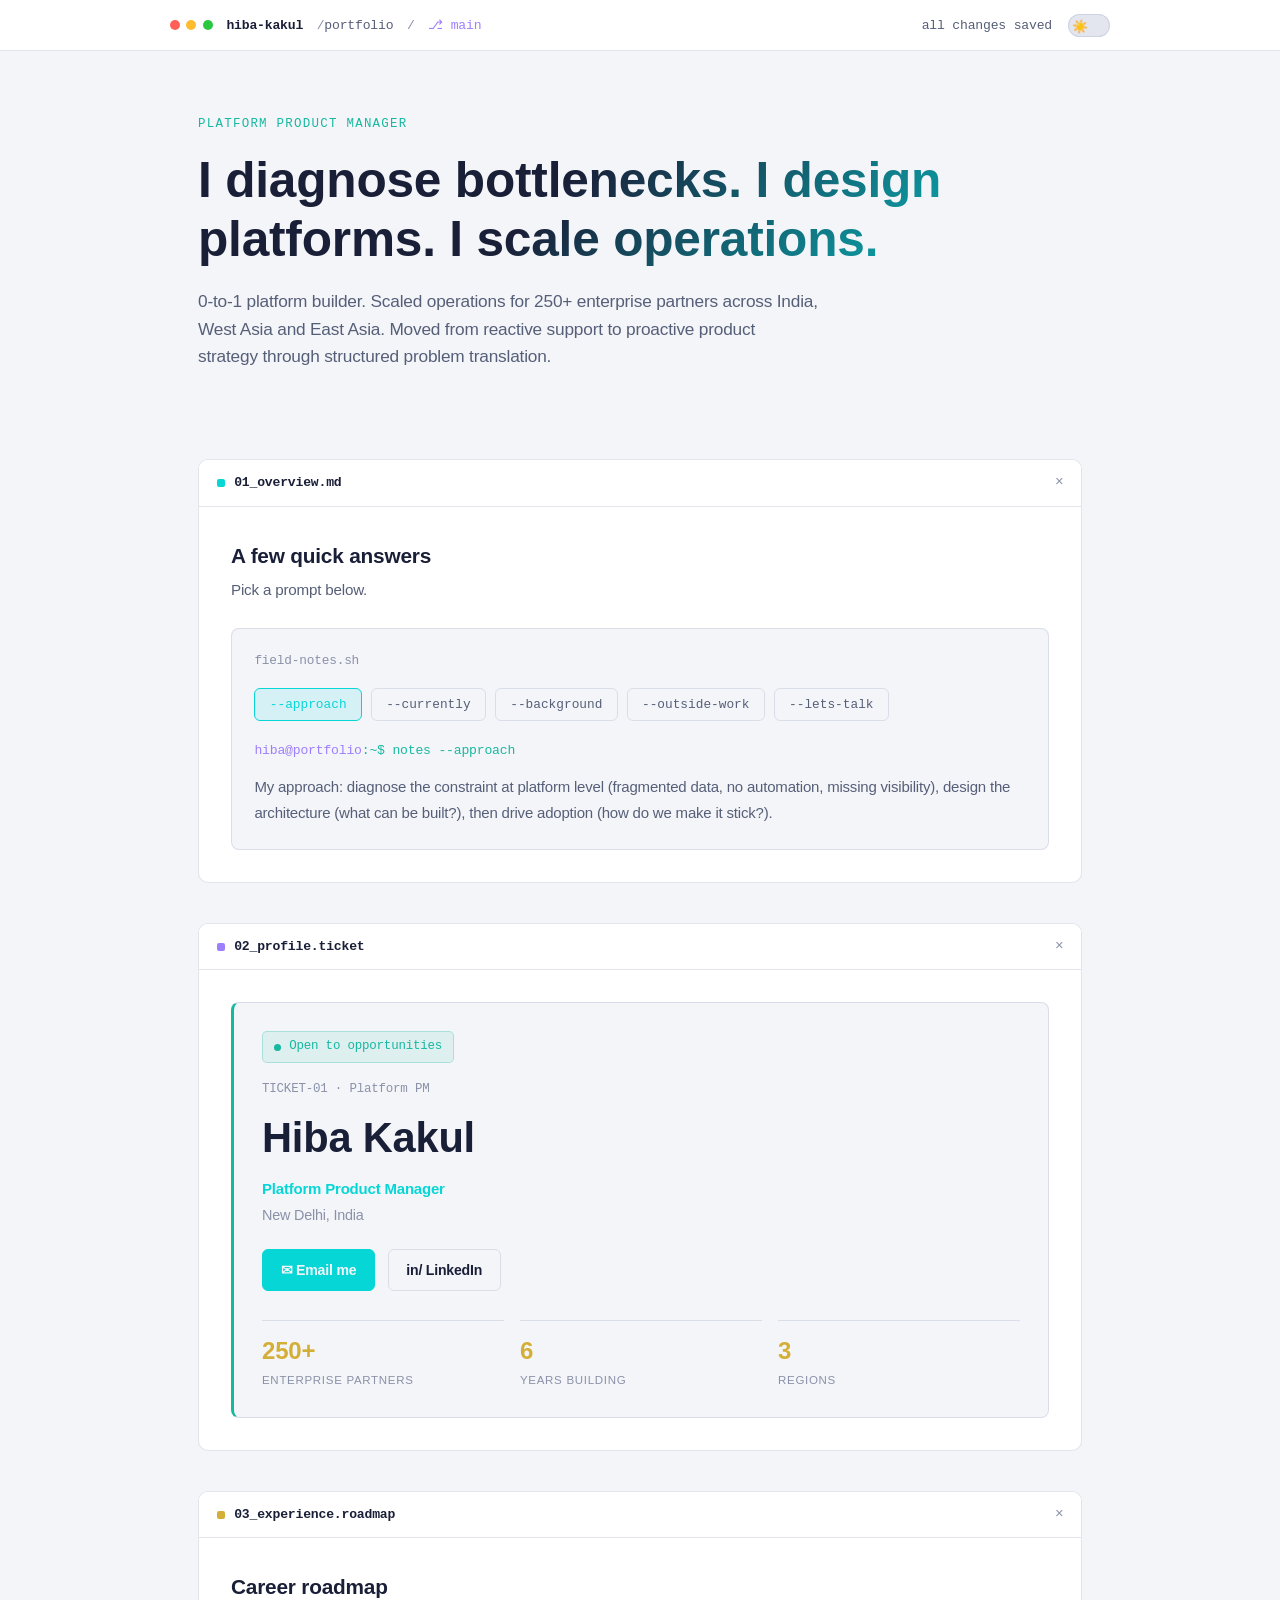
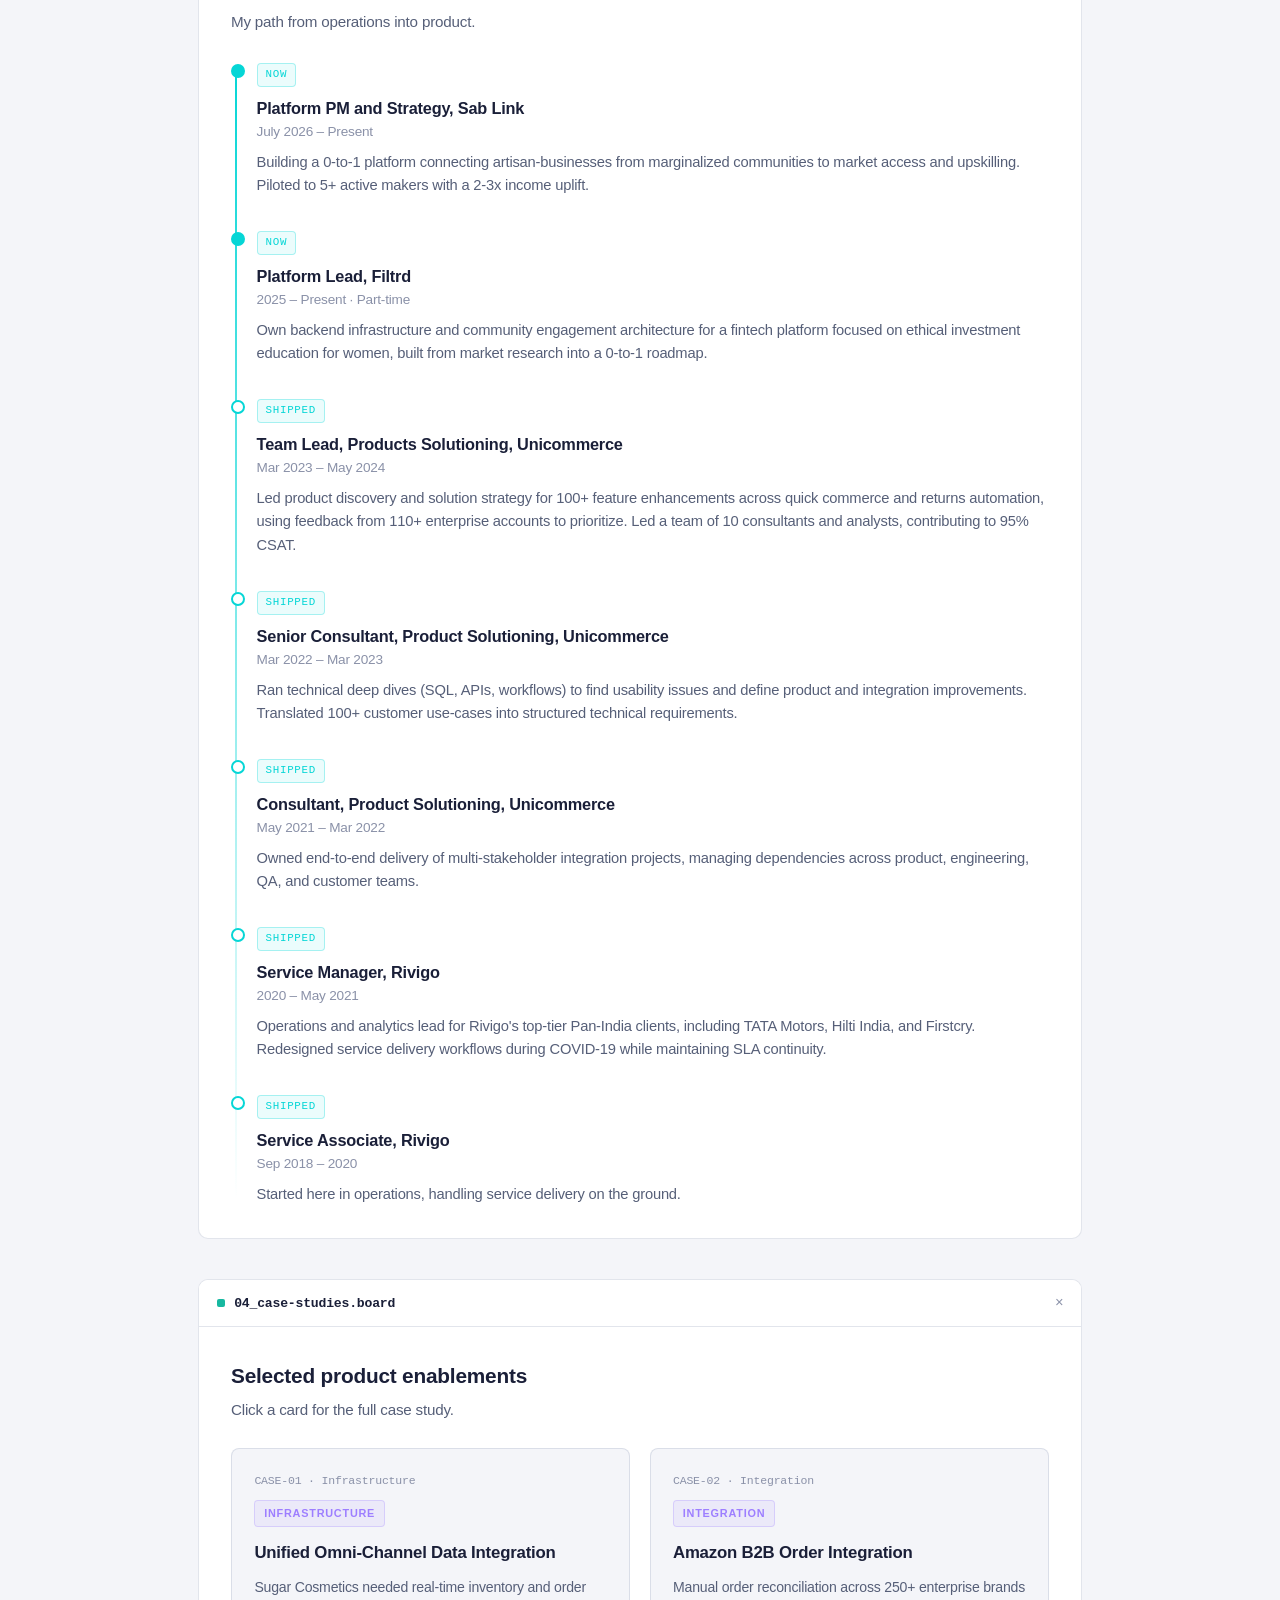
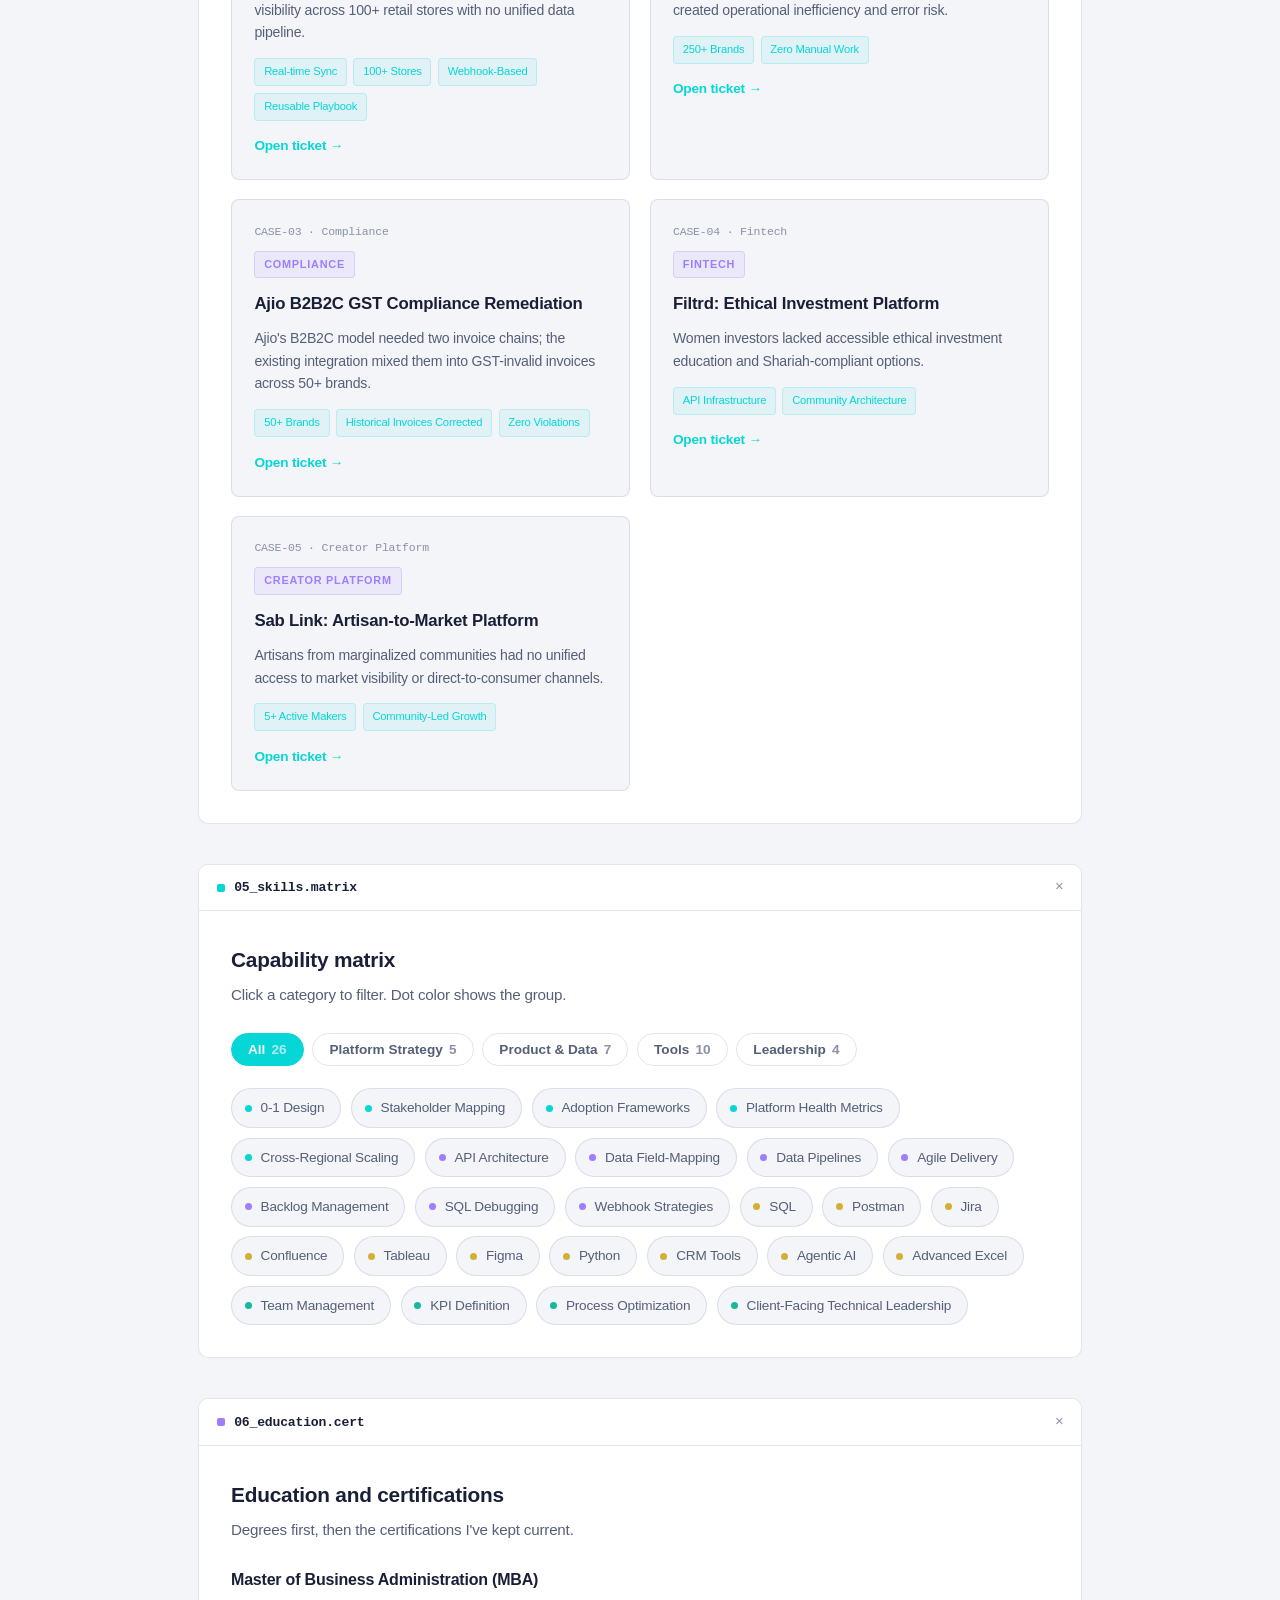
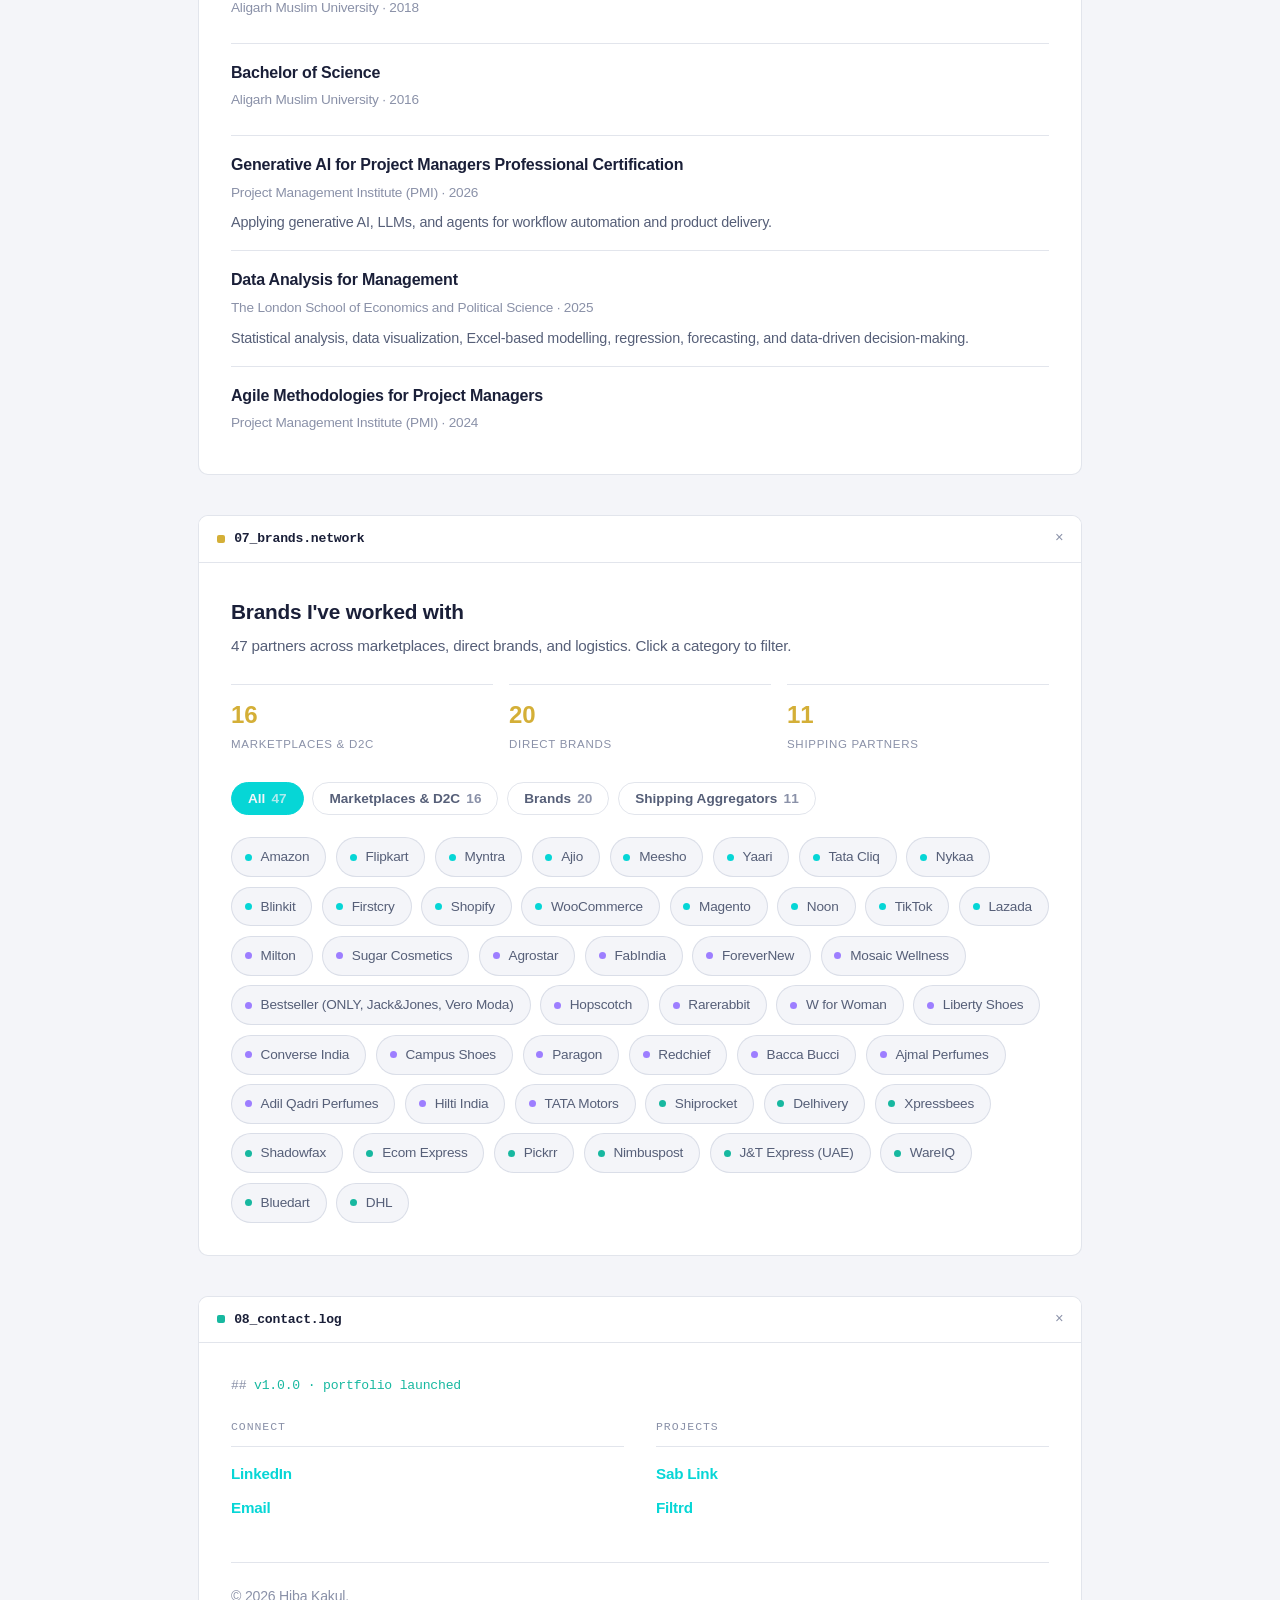
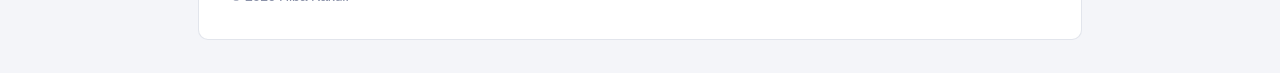
==== commit ff9f2659: "Split site into content.js, style.css and script.js so it can be edited on GitHub; retire PDF downlo" ====
--- a/index.html
+++ b/index.html
@@ -3,6 +3,9 @@
 <head>
 <meta charset="UTF-8">
 <meta name="viewport" content="width=device-width, initial-scale=1.0">
+
+<!-- Browser tab title and the card that shows when the link is shared (WhatsApp, LinkedIn, Slack...).
+     The text of your page itself is in content.js; the share card text and picture are here. -->
 <title>Hiba Kakul · Platform PM</title>
 <meta name="description" content="0-to-1 platform builder. Scaled operations for 250+ enterprise partners across India, West Asia and East Asia.">
 
@@ -19,1017 +22,36 @@
 <meta name="twitter:title" content="Hiba Kakul · Platform PM">
 <meta name="twitter:description" content="0-to-1 platform builder. Scaled operations for 250+ enterprise partners across India, West Asia and East Asia.">
 <meta name="twitter:image" content="https://hibakakul-hash.github.io/Conjunctions/og-image.png">
-<style>
-  :root {
-    --ink-dark: #0a0e27;
-    --ink-lighter: #131834;
-    --ink-panel: #1a1f3a;
-    --ink-border: #2a3050;
-    --text-primary: #f5f7fa;
-    --text-secondary: #b8bcc8;
-    --text-muted: #8a91a8;
-    --accent-cyan: #06d6d6;
-    --accent-purple: #9d7eff;
-    --accent-gold: #d4af37;
-    --accent-teal: #17b8a0;
-    --accent-red: #ff6a6a;
-    --border-subtle: rgba(106, 114, 140, 0.3);
-    --mono: 'SF Mono', 'JetBrains Mono', Menlo, Consolas, monospace;
-  }
 
-  @media (prefers-color-scheme: light) {
-    :root:not([data-theme="dark"]) {
-      --ink-dark: #f4f5f9;
-      --ink-lighter: #ffffff;
-      --ink-panel: #ffffff;
-      --ink-border: #e3e6ef;
-      --text-primary: #1a1f38;
-      --text-secondary: #565f78;
-      --text-muted: #8a91a8;
-      --border-subtle: rgba(140, 150, 180, 0.25);
+<!-- OPTIONAL - GOOGLE FONT. The block right below is switched off and is an example for the font "Inter".
+     To use it: delete the comment marker that opens the block and the one that closes it, then put
+     'Inter' first in the --font-body setting at the top of style.css.
+     To use a different font: pick it on fonts.google.com and replace these three lines with the ones it gives you. -->
+<!--
+<link rel="preconnect" href="https://fonts.googleapis.com">
+<link rel="preconnect" href="https://fonts.gstatic.com" crossorigin>
+<link href="https://fonts.googleapis.com/css2?family=Inter:wght@400;600;800&display=swap" rel="stylesheet">
+-->
+
+<!-- Picks light or dark before the page paints, so there is no flash. -->
+<script>
+  (function () {
+    var t = null;
+    try { t = localStorage.getItem('theme'); } catch (e) {}
+    if (t !== 'dark' && t !== 'light') {
+      t = (window.matchMedia && matchMedia('(prefers-color-scheme: light)').matches) ? 'light' : 'dark';
     }
-  }
-  :root[data-theme="light"] {
-    --ink-dark: #f4f5f9;
-    --ink-lighter: #ffffff;
-    --ink-panel: #ffffff;
-    --ink-border: #e3e6ef;
-    --text-primary: #1a1f38;
-    --text-secondary: #565f78;
-    --text-muted: #8a91a8;
-    --border-subtle: rgba(140, 150, 180, 0.25);
-  }
-
-  * { margin: 0; padding: 0; box-sizing: border-box; }
-
-  body {
-    background: var(--ink-dark);
-    color: var(--text-primary);
-    font-family: -apple-system, BlinkMacSystemFont, 'Segoe UI', Roboto, sans-serif;
-    font-size: 15px;
-    line-height: 1.6;
-    letter-spacing: -0.2px;
-  }
-
-  a { color: var(--accent-cyan); text-decoration: none; transition: color 0.2s ease; }
-  a:hover { color: var(--accent-teal); }
-
-  .container { max-width: 940px; margin: 0 auto; padding: 0 1.75rem; }
-  @media (max-width: 700px) { .container { padding: 0 1.1rem; } }
-
-  @media (max-width: 560px) {
-    .workspace-header-inner { flex-wrap: nowrap; }
-    .breadcrumb { flex-wrap: nowrap; font-size: 0.72rem; gap: 0.4rem; }
-    .breadcrumb .crumb-mid { display: none; }
-    .breadcrumb.saved { display: none; }
-  }
-
-  code, .mono { font-family: var(--mono); }
-
-  /* ---- workspace chrome header ---- */
-  .workspace-header {
-    position: sticky;
-    top: 0;
-    z-index: 100;
-    background: var(--ink-lighter);
-    border-bottom: 1px solid var(--border-subtle);
-  }
-  .workspace-header-inner {
-    display: flex;
-    align-items: center;
-    justify-content: space-between;
-    padding: 0.85rem 0;
-    gap: 1rem;
-  }
-  .traffic { display: flex; gap: 0.4rem; }
-  .traffic span { width: 10px; height: 10px; border-radius: 50%; display: inline-block; }
-  .traffic span:nth-child(1) { background: #ff5f57; }
-  .traffic span:nth-child(2) { background: #febc2e; }
-  .traffic span:nth-child(3) { background: #28c840; }
-  .breadcrumb {
-    display: flex;
-    align-items: center;
-    gap: 0.85rem;
-    font-family: var(--mono);
-    font-size: 0.82rem;
-    color: var(--text-secondary);
-    flex-wrap: wrap;
-  }
-  .breadcrumb strong { color: var(--text-primary); font-weight: 700; }
-  .breadcrumb .sep { color: var(--text-muted); }
-  .breadcrumb .branch { color: var(--accent-purple); }
-  .breadcrumb .saved { color: var(--accent-teal); display: flex; align-items: center; gap: 0.35rem; }
-  .breadcrumb .saved::before { content: ''; width: 6px; height: 6px; border-radius: 50%; background: var(--accent-teal); display: inline-block; }
-  .header-right { display: flex; align-items: center; gap: 1rem; }
-  .theme-toggle {
-    width: 42px; height: 23px; background: var(--ink-border);
-    border: 1px solid var(--border-subtle); border-radius: 12px;
-    cursor: pointer; position: relative; flex-shrink: 0;
-  }
-  .theme-toggle::after {
-    content: '☀️'; position: absolute; left: 3px; top: 2px; font-size: 13px;
-    transition: left 0.25s ease;
-  }
-  .theme-toggle.dark::after { content: '🌙'; left: 21px; }
-
-  /* ---- hero ---- */
-  .hero { padding: 4rem 0 3rem; }
-  .hero-label {
-    font-family: var(--mono); font-size: 0.78rem; color: var(--accent-teal);
-    text-transform: uppercase; letter-spacing: 0.1em; margin-bottom: 1rem;
-  }
-  .hero h1 {
-    font-size: clamp(2rem, 6vw, 3.1rem); font-weight: 800; line-height: 1.18;
-    margin-bottom: 1.25rem;
-    background: linear-gradient(135deg, var(--text-primary) 40%, var(--accent-cyan));
-    -webkit-background-clip: text; -webkit-text-fill-color: transparent; background-clip: text;
-  }
-  .hero p { font-size: 1.08rem; color: var(--text-secondary); max-width: 620px; }
-
-  /* ---- file window ---- */
-  .file-window {
-    background: var(--ink-panel);
-    border: 1px solid var(--border-subtle);
-    border-radius: 10px;
-    margin: 2.5rem 0;
-    overflow: hidden;
-  }
-  .file-tab-bar {
-    display: flex; align-items: center; gap: 0.6rem;
-    padding: 0.7rem 1.1rem;
-    border-bottom: 1px solid var(--border-subtle);
-    background: var(--ink-lighter);
-    font-family: var(--mono); font-size: 0.82rem; color: var(--text-secondary);
-  }
-  .file-dot { width: 8px; height: 8px; border-radius: 2px; flex-shrink: 0; }
-  .file-tab-bar .filename { color: var(--text-primary); font-weight: 600; }
-  .file-tab-bar .close { margin-left: auto; color: var(--text-muted); font-size: 0.9rem; }
-  .file-body { padding: 2rem; }
-  @media (max-width: 700px) { .file-body { padding: 1.4rem; } }
-
-  .section-title {
-    font-size: 1.3rem; font-weight: 700; margin-bottom: 0.4rem;
-  }
-  .section-sub { color: var(--text-secondary); margin-bottom: 1.6rem; font-size: 0.95rem; }
-
-  /* ---- 01 overview: field notes panel ---- */
-  .notes-panel {
-    background: var(--ink-dark);
-    border: 1px solid var(--border-subtle);
-    border-radius: 8px;
-    padding: 1.4rem;
-  }
-  .notes-title { font-family: var(--mono); font-size: 0.8rem; color: var(--text-muted); margin-bottom: 1rem; }
-  .note-buttons { display: flex; flex-wrap: wrap; gap: 0.55rem; margin-bottom: 1.2rem; }
-  .note-btn {
-    font-family: var(--mono); font-size: 0.8rem;
-    padding: 0.5rem 0.9rem; border-radius: 6px;
-    border: 1px solid var(--border-subtle);
-    background: transparent; color: var(--text-secondary);
-    cursor: pointer; transition: all 0.2s ease;
-  }
-  .note-btn:hover { border-color: var(--accent-cyan); color: var(--accent-cyan); }
-  .note-btn.active { background: rgba(6, 214, 214, 0.12); border-color: var(--accent-cyan); color: var(--accent-cyan); }
-  .note-prompt { font-family: var(--mono); font-size: 0.82rem; color: var(--accent-teal); margin-bottom: 0.8rem; }
-  .note-prompt .user { color: var(--accent-purple); }
-  .note-output { color: var(--text-secondary); line-height: 1.75; min-height: 3.5em; }
-
-  /* ---- 02 profile ticket ---- */
-  .ticket {
-    border: 1px solid var(--border-subtle);
-    border-left: 3px solid var(--accent-teal);
-    border-radius: 8px;
-    padding: 1.75rem;
-    background: var(--ink-dark);
-  }
-  .ticket-status {
-    display: inline-flex; align-items: center; gap: 0.5rem;
-    font-family: var(--mono); font-size: 0.78rem;
-    color: var(--accent-teal); background: rgba(23, 184, 160, 0.1);
-    border: 1px solid rgba(23, 184, 160, 0.25);
-    padding: 0.3rem 0.7rem; border-radius: 5px; margin-bottom: 1.1rem;
-  }
-  .ticket-status::before { content: ''; width: 7px; height: 7px; border-radius: 50%; background: var(--accent-teal); }
-  .ticket-id { font-family: var(--mono); font-size: 0.78rem; color: var(--text-muted); margin-bottom: 0.3rem; }
-  .ticket h2 { font-size: clamp(2rem, 5vw, 2.6rem); font-weight: 800; margin-bottom: 0.3rem; }
-  .ticket .role { color: var(--accent-cyan); font-weight: 600; margin-bottom: 0.2rem; }
-  .ticket .loc { color: var(--text-muted); font-size: 0.9rem; margin-bottom: 1.4rem; }
-  .ticket-actions { display: flex; flex-wrap: wrap; gap: 0.8rem; margin-bottom: 1.8rem; }
-  .ticket-actions a {
-    font-size: 0.88rem; font-weight: 600; padding: 0.55rem 1.1rem;
-    border-radius: 6px; border: 1px solid var(--border-subtle); color: var(--text-primary);
-  }
-  .ticket-actions a.primary { background: var(--accent-cyan); color: var(--ink-dark); border-color: var(--accent-cyan); }
-  .ticket-actions a:not(.primary):hover { border-color: var(--accent-cyan); color: var(--accent-cyan); }
-  .ticket-stats { display: grid; grid-template-columns: repeat(3, 1fr); gap: 1rem; }
-  .ticket-stats .stat { border-top: 1px solid var(--border-subtle); padding-top: 0.7rem; }
-  .ticket-stats .val { font-size: 1.5rem; font-weight: 700; color: var(--accent-gold); }
-  .ticket-stats .lbl { font-size: 0.72rem; color: var(--text-muted); text-transform: uppercase; letter-spacing: 0.06em; }
-
-  /* ---- 03 experience roadmap ---- */
-  .roadmap { position: relative; padding-left: 1.6rem; }
-  .roadmap::before {
-    content: ''; position: absolute; left: 4px; top: 6px; bottom: 6px;
-    width: 2px; background: linear-gradient(var(--accent-cyan), transparent);
-  }
-  .roadmap-item { position: relative; padding-bottom: 1.9rem; }
-  .roadmap-item:last-child { padding-bottom: 0; }
-  .roadmap-item::before {
-    content: ''; position: absolute; left: -1.6rem; top: 4px;
-    width: 10px; height: 10px; border-radius: 50%;
-    background: var(--ink-panel); border: 2px solid var(--accent-cyan);
-  }
-  .roadmap-item.now::before { background: var(--accent-cyan); }
-  .roadmap-tag {
-    display: inline-block; font-family: var(--mono); font-size: 0.68rem;
-    color: var(--accent-cyan); border: 1px solid rgba(6,214,214,0.3);
-    background: rgba(6,214,214,0.08); padding: 0.15rem 0.5rem; border-radius: 4px;
-    margin-bottom: 0.5rem; text-transform: uppercase; letter-spacing: 0.06em;
-  }
-  .roadmap-item .role { font-weight: 700; font-size: 1.02rem; }
-  .roadmap-item .meta { color: var(--text-muted); font-size: 0.85rem; margin-bottom: 0.5rem; }
-  .roadmap-item .blurb { color: var(--text-secondary); font-size: 0.92rem; }
-
-  /* ---- 04 case studies board ---- */
-  .board-scroll { display: grid; grid-template-columns: repeat(auto-fit, minmax(280px, 1fr)); gap: 1.2rem; }
-  .board-card {
-    background: var(--ink-dark); border: 1px solid var(--border-subtle);
-    border-radius: 8px; padding: 1.4rem; cursor: pointer;
-    transition: all 0.25s ease;
-  }
-  .board-card:hover { border-color: var(--accent-cyan); transform: translateY(-3px); }
-  .board-card .card-id { font-family: var(--mono); font-size: 0.72rem; color: var(--text-muted); margin-bottom: 0.6rem; }
-  .board-card .tag {
-    display: inline-block; font-size: 0.68rem; font-weight: 700; text-transform: uppercase;
-    letter-spacing: 0.07em; padding: 0.25rem 0.55rem; border-radius: 4px;
-    background: rgba(157,126,255,0.1); color: var(--accent-purple); border: 1px solid rgba(157,126,255,0.25);
-    margin-bottom: 0.8rem;
-  }
-  .board-card h3 { font-size: 1.05rem; margin-bottom: 0.6rem; }
-  .board-card .constraint { color: var(--text-secondary); font-size: 0.88rem; margin-bottom: 0.9rem; }
-  .board-card .chips { display: flex; flex-wrap: wrap; gap: 0.4rem; margin-bottom: 0.9rem; }
-  .board-card .chips span {
-    font-size: 0.7rem; padding: 0.25rem 0.55rem; border-radius: 4px;
-    background: rgba(6,214,214,0.08); color: var(--accent-cyan); border: 1px solid rgba(6,214,214,0.2);
-  }
-  .board-card .open-cta { font-size: 0.85rem; font-weight: 600; color: var(--accent-cyan); }
-
-  /* ---- 05 skills / 07 brands: filterable tag cloud ---- */
-  .mini-stats { margin-bottom: 1.8rem; }
-  .filter-bar { display: flex; flex-wrap: wrap; gap: 0.55rem; margin-bottom: 1.4rem; }
-  .filter-pill {
-    font-family: inherit; font-size: 0.85rem; font-weight: 600; padding: 0.5rem 1rem;
-    border-radius: 20px; border: 1px solid var(--border-subtle);
-    background: transparent; color: var(--text-secondary);
-    cursor: pointer; transition: all 0.2s ease;
-  }
-  .filter-pill .pill-count { color: var(--text-muted); margin-left: 0.15rem; }
-  .filter-pill:hover { border-color: var(--pill-color, var(--accent-cyan)); color: var(--pill-color, var(--accent-cyan)); }
-  .filter-pill.active {
-    background: var(--pill-color, var(--accent-cyan)); border-color: var(--pill-color, var(--accent-cyan));
-    color: var(--ink-dark); font-weight: 700;
-  }
-  .filter-pill.active .pill-count { color: var(--ink-dark); opacity: 0.7; }
-  .tag-cloud { display: flex; flex-wrap: wrap; gap: 0.6rem; }
-  .tag-chip {
-    display: inline-flex; align-items: center; font-size: 0.85rem;
-    padding: 0.5rem 1rem 0.5rem 0.8rem; border-radius: 20px;
-    background: var(--ink-dark); border: 1px solid var(--border-subtle); color: var(--text-secondary);
-    transition: transform 0.2s ease, border-color 0.2s ease, color 0.2s ease;
-  }
-  .tag-chip::before {
-    content: ''; width: 7px; height: 7px; border-radius: 50%;
-    background: var(--chip-color, var(--accent-cyan)); margin-right: 0.55rem; flex-shrink: 0;
-  }
-  .tag-chip:hover { transform: translateY(-2px); border-color: var(--chip-color, var(--accent-cyan)); color: var(--text-primary); }
-  .tag-chip.chip-hidden { display: none; }
-
-  /* ---- 06 education ---- */
-  .credentials { display: flex; flex-direction: column; }
-  .credential-item { padding: 1rem 0; border-bottom: 1px solid var(--border-subtle); }
-  .credential-item:first-child { padding-top: 0; }
-  .credential-item:last-child { border-bottom: none; padding-bottom: 0; }
-  .credential-title { font-weight: 700; font-size: 1rem; color: var(--text-primary); }
-  .credential-meta { color: var(--text-muted); font-size: 0.85rem; margin: 0.25rem 0 0.5rem; }
-  .credential-desc { color: var(--text-secondary); font-size: 0.9rem; }
-
-  /* ---- 07 contact log ---- */
-  .log-entry { font-family: var(--mono); font-size: 0.82rem; color: var(--accent-teal); margin-bottom: 1.4rem; }
-  .log-entry span { color: var(--text-muted); }
-  .contact-grid { display: grid; grid-template-columns: repeat(auto-fit, minmax(180px, 1fr)); gap: 2rem; margin-bottom: 2rem; }
-  .contact-col h4 {
-    font-family: var(--mono); font-size: 0.72rem; text-transform: uppercase;
-    letter-spacing: 0.08em; color: var(--text-muted); font-weight: 400;
-    border-bottom: 1px solid var(--border-subtle); padding-bottom: 0.6rem; margin-bottom: 0.9rem;
-  }
-  .contact-col li a { font-size: 0.95rem; font-weight: 600; }
-  .contact-col ul { list-style: none; }
-  .contact-col li { margin-bottom: 0.6rem; color: var(--text-secondary); }
-  .tagline { border-top: 1px solid var(--border-subtle); padding-top: 1.4rem; color: var(--text-muted); font-size: 0.88rem; }
-
-  footer { padding: 3rem 0 4rem; }
-
-  /* ---- modal (reused for case studies) ---- */
-  .modal {
-    display: none; position: fixed; inset: 0; background: rgba(10,14,39,0.8);
-    backdrop-filter: blur(4px); z-index: 1000; overflow-y: auto;
-  }
-  .modal.active { display: flex; align-items: center; justify-content: center; padding: 2rem 1rem; }
-  .modal-content {
-    background: var(--ink-panel); border: 1px solid var(--border-subtle);
-    border-radius: 12px; padding: 2.5rem; max-width: 680px; width: 100%; position: relative;
-  }
-  .modal-close {
-    position: absolute; top: 1.2rem; right: 1.2rem; background: none; border: none;
-    font-size: 1.8rem; color: var(--text-muted); cursor: pointer;
-  }
-  .modal-close:hover { color: var(--accent-cyan); }
-  .modal h2 { font-size: 1.5rem; margin-bottom: 1.6rem; }
-  .modal-section { margin-bottom: 1.6rem; }
-  .modal-section h4 {
-    font-family: var(--mono); font-size: 0.78rem; color: var(--accent-cyan);
-    text-transform: uppercase; letter-spacing: 0.07em; margin-bottom: 0.8rem;
-  }
-  .modal-section p { color: var(--text-secondary); line-height: 1.7; }
-  .modal-section ul { list-style: none; }
-  .modal-section li { color: var(--text-secondary); line-height: 1.7; margin-bottom: 0.6rem; padding-left: 1.3rem; position: relative; }
-  .modal-section li::before { content: '→'; position: absolute; left: 0; color: var(--accent-teal); }
-  .modal-section ul.dots li::before { content: '•'; color: var(--accent-gold); }
-
-  .flow { display: flex; flex-wrap: wrap; gap: 0.5rem; counter-reset: step; }
-  .flow-step {
-    display: inline-flex; align-items: center; font-size: 0.84rem; line-height: 1.35; color: var(--text-secondary);
-    background: var(--ink-dark); border: 1px solid var(--border-subtle); border-radius: 6px; padding: 0.4rem 0.75rem 0.4rem 0.5rem;
-  }
-  .flow-step::before {
-    counter-increment: step; content: counter(step); flex-shrink: 0;
-    display: inline-flex; align-items: center; justify-content: center;
-    width: 1.2rem; height: 1.2rem; margin-right: 0.55rem; border-radius: 50%;
-    background: rgba(23, 184, 160, 0.15); color: var(--accent-teal); font-size: 0.7rem; font-weight: 700;
-  }
-
-  .decisions { display: flex; flex-direction: column; gap: 0.9rem; }
-  .decision { border-left: 2px solid var(--accent-purple); padding-left: 0.9rem; }
-  .decision strong { display: block; color: var(--text-primary); font-size: 0.94rem; margin-bottom: 0.15rem; }
-  .modal-section .decision p { margin: 0; font-size: 0.9rem; line-height: 1.6; }
-
-  .compare { display: grid; grid-template-columns: 1fr 1fr; gap: 0.8rem; }
-  .compare-col { background: var(--ink-dark); border: 1px solid var(--border-subtle); border-radius: 8px; padding: 0.8rem 1rem; }
-  .compare-label { font-family: var(--mono); font-size: 0.72rem; text-transform: uppercase; letter-spacing: 0.07em; margin-bottom: 0.4rem; font-weight: 700; }
-  .compare-col.before .compare-label { color: var(--accent-red); }
-  .compare-col.after .compare-label { color: var(--accent-teal); }
-  .modal-section .compare-col p { margin: 0; font-size: 0.88rem; line-height: 1.6; }
-  @media (max-width: 560px) { .compare { grid-template-columns: 1fr; } }
-
-  /* ---- print / PDF ---- */
-  .print-only { display: none; }
-  .print-masthead { font-size: 0.82rem; color: var(--text-secondary); padding-bottom: 0.7rem; border-bottom: 1px solid var(--border-subtle); }
-  .print-masthead strong { color: var(--text-primary); font-size: 1rem; }
-  .print-masthead a { color: var(--accent-cyan); }
-  .print-note { margin-bottom: 0.9rem; }
-  .print-note-label { font-family: var(--mono); font-size: 0.78rem; color: var(--accent-teal); margin-bottom: 0.2rem; }
-  .print-note p { color: var(--text-secondary); }
-
-  @page { size: A4; margin: 12mm; }
-  @media print {
-    :root, :root[data-theme] {
-      --ink-dark: #f5f6fa;
-      --ink-lighter: #eceef5;
-      --ink-panel: #ffffff;
-      --ink-border: #dde1ec;
-      --text-primary: #12162b;
-      --text-secondary: #3a425c;
-      --text-muted: #646c88;
-      --accent-cyan: #0a8f92;
-      --accent-purple: #6a4fd6;
-      --accent-gold: #94740a;
-      --accent-teal: #0e8573;
-      --accent-red: #c43b3b;
-      --border-subtle: rgba(100, 110, 140, 0.4);
-    }
-    * { -webkit-print-color-adjust: exact; print-color-adjust: exact; transition: none !important; }
-    html { font-size: 13px; }
-    html, body { background: #ffffff; }
-    body { font-size: 13px; }
-    .screen-only, .workspace-header, .notes-panel, .ticket-actions, .modal-close, .file-tab-bar .close, .hero-label, #cases .board-scroll { display: none !important; }
-    .print-only { display: block; }
-    .container { max-width: none; padding: 0; }
-    .hero { padding: 1rem 0 0.4rem; }
-    .hero h1 { background: none; -webkit-text-fill-color: currentColor; color: var(--text-primary); font-size: 2rem; margin-bottom: 0.7rem; }
-    .hero p { font-size: 1rem; max-width: none; }
-    .file-window { margin: 0.9rem 0; overflow: visible; break-inside: avoid; }
-    #cases { break-inside: auto; }
-    .file-tab-bar { border-radius: 10px 10px 0 0; break-after: avoid; }
-    .file-body { padding: 1.2rem; }
-    .section-title, .section-sub { break-after: avoid; }
-    .roadmap-item, .credential-item, .ticket, .modal-content, .print-note { break-inside: avoid; }
-    .roadmap-item { padding-bottom: 1rem; }
-    .roadmap-tag { margin-bottom: 0.3rem; }
-    .roadmap-item .meta { margin-bottom: 0.3rem; }
-
-    .filter-pill { pointer-events: none; }
-    .filter-pill[data-cat="all"], .filter-pill .pill-count { display: none; }
-    .filter-pill, .filter-pill.active { background: transparent; border-color: var(--pill-color); color: var(--pill-color); font-weight: 600; }
-    .tag-chip.chip-hidden { display: inline-flex !important; }
-
-    .modal, .modal.active {
-      display: block !important; position: static; inset: auto; background: transparent;
-      backdrop-filter: none; overflow: visible; padding: 0;
-    }
-    .modal-content { max-width: none; width: auto; padding: 1rem 1.3rem; margin: 0 0 0.8rem; background: var(--ink-dark); }
-    .modal h2 { font-size: 1.15rem; margin-bottom: 0.7rem; }
-    .modal-section { margin-bottom: 0.65rem; break-inside: avoid; }
-    .modal-section h4 { margin-bottom: 0.45rem; }
-    .modal-section li { margin-bottom: 0.3rem; line-height: 1.55; }
-    .modal-section p { line-height: 1.55; }
-    .decisions { gap: 0.55rem; }
-    .flow-step, .compare-col { background: var(--ink-panel); }
-    .flow-step, .decision, .compare-col { break-inside: avoid; }
-  }
-</style>
+    document.documentElement.setAttribute('data-theme', t);
+  })();
+</script>
+<link rel="stylesheet" href="style.css">
 </head>
 <body>
 
-  <header class="workspace-header">
-    <div class="container workspace-header-inner">
-      <div class="breadcrumb">
-        <span class="traffic"><span></span><span></span><span></span></span>
-        <strong>hiba-kakul</strong><span class="crumb-mid"><span class="sep">/</span>portfolio</span><span class="sep">/</span><span class="branch">⎇ main</span>
-      </div>
-      <div class="header-right">
-        <span class="breadcrumb saved">all changes saved</span>
-        <div class="theme-toggle" onclick="toggleTheme()"></div>
-      </div>
-    </div>
-  </header>
+<div id="site"></div>
+<noscript><p style="padding:2rem;font-family:sans-serif">This portfolio needs JavaScript turned on to display.</p></noscript>
 
-  <div class="container">
-
-    <div class="print-only print-masthead">
-      <strong>Hiba Kakul</strong> · New Delhi, India ·
-      <a href="mailto:hibakakul@gmail.com">hibakakul@gmail.com</a> ·
-      <a href="https://linkedin.com/in/hibakakul">linkedin.com/in/hibakakul</a> ·
-      <a href="https://hibakakul-hash.github.io/Conjunctions/">hibakakul-hash.github.io/Conjunctions</a>
-    </div>
-
-    <section class="hero">
-      <div class="hero-label">Platform Product Manager</div>
-      <h1>I diagnose bottlenecks. I design platforms. I scale operations.</h1>
-      <p>0-to-1 platform builder. Scaled operations for 250+ enterprise partners across India, West Asia and East Asia. Moved from reactive support to proactive product strategy through structured problem translation.</p>
-    </section>
-
-    <!-- 01 overview -->
-    <div class="file-window" id="overview">
-      <div class="file-tab-bar">
-        <span class="file-dot" style="background: var(--accent-cyan);"></span>
-        <span class="filename">01_overview.md</span>
-        <span class="close">×</span>
-      </div>
-      <div class="file-body">
-        <div class="section-title">A few quick answers</div>
-        <div class="section-sub screen-only">Pick a prompt below.</div>
-        <div class="notes-panel">
-          <div class="notes-title">field-notes.sh</div>
-          <div class="note-buttons">
-            <button class="note-btn active" onclick="setNote('approach', this)">--approach</button>
-            <button class="note-btn" onclick="setNote('currently', this)">--currently</button>
-            <button class="note-btn" onclick="setNote('background', this)">--background</button>
-            <button class="note-btn" onclick="setNote('outside', this)">--outside-work</button>
-            <button class="note-btn" onclick="setNote('talk', this)">--lets-talk</button>
-          </div>
-          <div class="note-prompt"><span class="user">hiba@portfolio</span>:~$ notes <span id="noteCmd">--approach</span></div>
-          <div class="note-output" id="noteOutput">My approach: diagnose the constraint at platform level (fragmented data, no automation, missing visibility), design the architecture (what can be built?), then drive adoption (how do we make it stick?).</div>
-        </div>
-        <div class="print-only" id="printNotes"></div>
-      </div>
-    </div>
-
-    <!-- 02 profile -->
-    <div class="file-window" id="profile">
-      <div class="file-tab-bar">
-        <span class="file-dot" style="background: var(--accent-purple);"></span>
-        <span class="filename">02_profile.ticket</span>
-        <span class="close">×</span>
-      </div>
-      <div class="file-body">
-        <div class="ticket">
-          <div class="ticket-status">Open to opportunities</div>
-          <div class="ticket-id">TICKET-01 · Platform PM</div>
-          <h2>Hiba Kakul</h2>
-          <div class="role">Platform Product Manager</div>
-          <div class="loc">New Delhi, India</div>
-          <div class="ticket-actions">
-            <a class="primary" href="mailto:hibakakul@gmail.com">✉ Email me</a>
-            <a href="https://linkedin.com/in/hibakakul" target="_blank">in/ LinkedIn</a>
-            <a class="screen-only" href="Hiba-Kakul-Portfolio.pdf" download="Hiba-Kakul-Portfolio.pdf">⬇ Download PDF</a>
-          </div>
-          <div class="ticket-stats">
-            <div class="stat"><div class="val">250+</div><div class="lbl">Enterprise Partners</div></div>
-            <div class="stat"><div class="val">6</div><div class="lbl">Years Building</div></div>
-            <div class="stat"><div class="val">3</div><div class="lbl">Regions</div></div>
-          </div>
-        </div>
-      </div>
-    </div>
-
-    <!-- 03 experience -->
-    <div class="file-window" id="experience">
-      <div class="file-tab-bar">
-        <span class="file-dot" style="background: var(--accent-gold);"></span>
-        <span class="filename">03_experience.roadmap</span>
-        <span class="close">×</span>
-      </div>
-      <div class="file-body">
-        <div class="section-title">Career roadmap</div>
-        <div class="section-sub">My path from operations into product.</div>
-        <div class="roadmap">
-          <div class="roadmap-item now">
-            <div class="roadmap-tag">Now</div>
-            <div class="role">Platform PM and Strategy, Sab Link</div>
-            <div class="meta">July 2026 – Present</div>
-            <div class="blurb">Building a 0-to-1 platform connecting artisan-businesses from marginalized communities to market access and upskilling. Piloted to 5+ active makers with a 2-3x income uplift.</div>
-          </div>
-          <div class="roadmap-item now">
-            <div class="roadmap-tag">Now</div>
-            <div class="role">Platform Lead, Filtrd</div>
-            <div class="meta">2025 – Present · Part-time</div>
-            <div class="blurb">Own backend infrastructure and community engagement architecture for a fintech platform focused on ethical investment education for women, built from market research into a 0-to-1 roadmap.</div>
-          </div>
-          <div class="roadmap-item">
-            <div class="roadmap-tag">Shipped</div>
-            <div class="role">Team Lead, Products Solutioning, Unicommerce</div>
-            <div class="meta">Mar 2023 – May 2024</div>
-            <div class="blurb">Led product discovery and solution strategy for 100+ feature enhancements across quick commerce and returns automation, using feedback from 110+ enterprise accounts to prioritize. Led a team of 10 consultants and analysts, contributing to 95% CSAT.</div>
-          </div>
-          <div class="roadmap-item">
-            <div class="roadmap-tag">Shipped</div>
-            <div class="role">Senior Consultant, Product Solutioning, Unicommerce</div>
-            <div class="meta">Mar 2022 – Mar 2023</div>
-            <div class="blurb">Ran technical deep dives (SQL, APIs, workflows) to find usability issues and define product and integration improvements. Translated 100+ customer use-cases into structured technical requirements.</div>
-          </div>
-          <div class="roadmap-item">
-            <div class="roadmap-tag">Shipped</div>
-            <div class="role">Consultant, Product Solutioning, Unicommerce</div>
-            <div class="meta">May 2021 – Mar 2022</div>
-            <div class="blurb">Owned end-to-end delivery of multi-stakeholder integration projects, managing dependencies across product, engineering, QA, and customer teams.</div>
-          </div>
-          <div class="roadmap-item">
-            <div class="roadmap-tag">Shipped</div>
-            <div class="role">Service Manager, Rivigo</div>
-            <div class="meta">2020 – May 2021</div>
-            <div class="blurb">Operations and analytics lead for Rivigo's top-tier Pan-India clients, including TATA Motors, Hilti India, and Firstcry. Redesigned service delivery workflows during COVID-19 while maintaining SLA continuity.</div>
-          </div>
-          <div class="roadmap-item">
-            <div class="roadmap-tag">Shipped</div>
-            <div class="role">Service Associate, Rivigo</div>
-            <div class="meta">Sep 2018 – 2020</div>
-            <div class="blurb">Started here in operations, handling service delivery on the ground.</div>
-          </div>
-        </div>
-      </div>
-    </div>
-
-    <!-- 04 case studies -->
-    <div class="file-window" id="cases">
-      <div class="file-tab-bar">
-        <span class="file-dot" style="background: var(--accent-teal);"></span>
-        <span class="filename">04_case-studies.board</span>
-        <span class="close">×</span>
-      </div>
-      <div class="file-body">
-        <div class="section-title">Selected product enablements</div>
-        <div class="section-sub screen-only">Click a card for the full case study.</div>
-        <div class="board-scroll">
-          <div class="board-card" onclick="openModal(1)">
-            <div class="card-id">CASE-01 · Infrastructure</div>
-            <div class="tag">Infrastructure</div>
-            <h3>Unified Omni-Channel Data Integration</h3>
-            <div class="constraint">Sugar Cosmetics needed real-time inventory and order visibility across 100+ retail stores with no unified data pipeline.</div>
-            <div class="chips"><span>Real-time Sync</span><span>100+ Stores</span><span>Webhook-Based</span><span>Reusable Playbook</span></div>
-            <div class="open-cta">Open ticket →</div>
-          </div>
-          <div class="board-card" onclick="openModal(2)">
-            <div class="card-id">CASE-02 · Integration</div>
-            <div class="tag">Integration</div>
-            <h3>Amazon B2B Order Integration</h3>
-            <div class="constraint">Manual order reconciliation across 250+ enterprise brands created operational inefficiency and error risk.</div>
-            <div class="chips"><span>250+ Brands</span><span>Zero Manual Work</span></div>
-            <div class="open-cta">Open ticket →</div>
-          </div>
-          <div class="board-card" onclick="openModal(3)">
-            <div class="card-id">CASE-03 · Compliance</div>
-            <div class="tag">Compliance</div>
-            <h3>Ajio B2B2C GST Compliance Remediation</h3>
-            <div class="constraint">Ajio's B2B2C model needed two invoice chains; the existing integration mixed them into GST-invalid invoices across 50+ brands.</div>
-            <div class="chips"><span>50+ Brands</span><span>Historical Invoices Corrected</span><span>Zero Violations</span></div>
-            <div class="open-cta">Open ticket →</div>
-          </div>
-          <div class="board-card" onclick="openModal(4)">
-            <div class="card-id">CASE-04 · Fintech</div>
-            <div class="tag">Fintech</div>
-            <h3>Filtrd: Ethical Investment Platform</h3>
-            <div class="constraint">Women investors lacked accessible ethical investment education and Shariah-compliant options.</div>
-            <div class="chips"><span>API Infrastructure</span><span>Community Architecture</span></div>
-            <div class="open-cta">Open ticket →</div>
-          </div>
-          <div class="board-card" onclick="openModal(5)">
-            <div class="card-id">CASE-05 · Creator Platform</div>
-            <div class="tag">Creator Platform</div>
-            <h3>Sab Link: Artisan-to-Market Platform</h3>
-            <div class="constraint">Artisans from marginalized communities had no unified access to market visibility or direct-to-consumer channels.</div>
-            <div class="chips"><span>5+ Active Makers</span><span>Community-Led Growth</span></div>
-            <div class="open-cta">Open ticket →</div>
-          </div>
-        </div>
-      <!-- Modals -->
-      <div class="modal" id="modal1">
-        <div class="modal-content">
-          <button class="modal-close" onclick="closeModal(1)">×</button>
-          <h2>Unified Omni-Channel Data Integration</h2>
-          <div class="modal-section"><h4>The Problem</h4><p>Sugar Cosmetics operated across 100+ retail stores with siloed inventory and order data. Real-time visibility was impossible, leading to overselling, stockouts, and fragmented customer experiences.</p></div>
-          <div class="modal-section"><h4>Constraints</h4><ul class="dots">
-            <li>No engineering bandwidth. I designed the architecture, wrote the API playbook and technical spec, and guided Sugar's own dev team through the build.</li>
-            <li>No slot on the native roadmap for a custom connector.</li>
-            <li>The third-party WMS only supported webhooks for inventory updates.</li>
-            <li>Shopify's API rate limits had to be managed carefully across 100+ stores.</li>
-            <li>A tight deadline for a working solution across 100+ stores.</li>
-          </ul></div>
-          <div class="modal-section"><h4>Design and Delivery</h4><p>Assessed existing API capabilities across retail, e-commerce, and POS systems. Designed a webhook-based integration architecture for real-time inventory and order data sync. Coordinated technical requirements directly with the client's product team and validated the design through a staging pilot before go-live.</p></div>
-          <div class="modal-section"><h4>How it works</h4><div class="flow">
-            <span class="flow-step">Shopify order arrives by webhook</span>
-            <span class="flow-step">Unicommerce checks nearest store stock</span>
-            <span class="flow-step">Routes to the store, or to the WMS if no stock</span>
-            <span class="flow-step">Shiprocket books the shipment</span>
-            <span class="flow-step">Tracking syncs back to Shopify</span>
-          </div></div>
-          <div class="modal-section"><h4>Key decisions</h4><div class="decisions">
-            <div class="decision"><strong>One inventory ledger</strong><p>Unicommerce became the single source of truth for stock. Every system pushes stock changes to it first, and Shopify and the WMS read from it. That ended conflicting stock numbers across systems.</p></div>
-            <div class="decision"><strong>Built as a reusable playbook</strong><p>Tenant URL, API keys, and store codes are variables, so other teams could reuse the same design for similar clients without starting over.</p></div>
-          </div></div>
-          <div class="modal-section"><h4>Impact</h4><ul>
-            <li>Delivered to production, improving inventory visibility and order synchronization phase-wise across 100+ stores</li>
-            <li>Freed ops teams for strategic work instead of firefighting</li>
-            <li>Playbook reused for later clients without re-architecting</li>
-            <li>Orders route to the nearest store with stock, which lowers shipping cost</li>
-          </ul></div>
-        </div>
-      </div>
-
-      <div class="modal" id="modal2">
-        <div class="modal-content">
-          <button class="modal-close" onclick="closeModal(2)">×</button>
-          <h2>Amazon B2B Order Integration</h2>
-          <div class="modal-section"><h4>The Problem</h4><p>Manual order reconciliation across 250+ enterprise brands' Amazon B2B channels created operational inefficiency and error risk. No reliable sync existed between Amazon and Unicommerce.</p></div>
-          <div class="modal-section"><h4>Discovery</h4><p>Ran structured interviews with brand ops teams and turned their pain points into user stories on Jira for four roles: brand ops, finance, warehouse, and business owners. Wrote the BRD and feature spec from that.</p></div>
-          <div class="modal-section"><h4>Design and Delivery</h4><p>Identified the problem and built the business case. Engaged directly with Amazon's team to scope available integration options. Partnered with engineering and leadership through solution design, recommending a polling-based sync model chosen based on Amazon's webhook limitations at the time.</p></div>
-          <div class="modal-section"><h4>How it works</h4><div class="flow">
-            <span class="flow-step">Brand gets a B2B order on Amazon Business</span>
-            <span class="flow-step">Unicommerce pulls it through the API</span>
-            <span class="flow-step">Order is flagged as B2B from the buyer type</span>
-            <span class="flow-step">Mapped to a Unicommerce order</span>
-            <span class="flow-step">Inventory reserved, warehouse picks</span>
-            <span class="flow-step">GST B2B invoice generated automatically</span>
-            <span class="flow-step">Shipped, invoice pushed to the brand's ERP</span>
-          </div></div>
-          <div class="modal-section"><h4>Key decisions</h4><div class="decisions">
-            <div class="decision"><strong>Polling over webhooks</strong><p>Amazon's B2B webhook support was limited at the time, and B2B orders are not as time-critical as B2C. Polling kept the build simple and still met the SLA.</p></div>
-            <div class="decision"><strong>A separate B2B invoice template</strong><p>Built a dedicated GST template with a buyer GSTIN field and a reverse-charge flag instead of reusing the B2C one, because compliance depended on it.</p></div>
-            <div class="decision"><strong>Pilot first</strong><p>Ran a pilot with a small group of brands first, fixed edge cases in bulk orders and credit notes, then rolled out in phases.</p></div>
-          </div></div>
-          <div class="modal-section"><h4>Impact</h4><ul>
-            <li>Eliminated manual reconciliation across 250+ brands</li>
-            <li>Enabled seamless, scaled order processing</li>
-            <li>Reduced operational risk and human error</li>
-            <li>Freed finance and ops teams from routine reconciliation work</li>
-            <li>Set a reusable integration pattern for later B2B marketplace integrations</li>
-          </ul></div>
-        </div>
-      </div>
-
-      <div class="modal" id="modal3">
-        <div class="modal-content">
-          <button class="modal-close" onclick="closeModal(3)">×</button>
-          <h2>Ajio B2B2C GST Compliance Remediation</h2>
-          <div class="modal-section"><h4>The Problem</h4><p>Ajio's B2B2C model required two separate invoice chains. The existing integration mixed them, producing GST-invalid invoices. A client's CA flagged the mismatches, escalating to a compliance risk across 50+ brands.</p></div>
-          <div class="modal-section"><h4>Root cause</h4><div class="compare">
-            <div class="compare-col before"><div class="compare-label">Before</div><p>Ajio invoices the end customer and the brand invoices Ajio, so every order has two invoice chains. The old integration built one invoice with the customer's address but Ajio's GSTIN as buyer, mixing B2B and B2C rules. A second customer invoice was also generated by mistake.</p></div>
-            <div class="compare-col after"><div class="compare-label">After</div><p>Only the brand-to-Ajio B2B invoice is generated, with Ajio's GSTIN as buyer. Ajio issues its own invoice to the end customer, so the two chains stay separate.</p></div>
-          </div></div>
-          <div class="modal-section"><h4>Design and Delivery</h4><p>Built the business case for remediation. Engaged Ajio's technical team directly to define the corrected invoicing approach. Partnered with engineering and business through the revamp, holding sign-off before rollout. Retrospectively corrected historical invoices with zero operational disruption.</p></div>
-          <div class="modal-section"><h4>Key decisions</h4><div class="decisions">
-            <div class="decision"><strong>Rebuild the classifier, don't patch</strong><p>Instead of patching the old invoice template, built a classifier that reads the order type from the Ajio payload and routes it to the right template. Future changes to Ajio's model won't break invoicing.</p></div>
-            <div class="decision"><strong>Fix the past, not only the future</strong><p>Worked with Ajio and brand finance teams to set the correction period, issued credit notes for the wrong invoices, and re-issued compliant ones. A one-time SQL batch script found every affected invoice.</p></div>
-            <div class="decision"><strong>Roll out by risk</strong><p>Started with the brands at highest risk of GST escalation and validated invoice accuracy on pilot brands before rolling out to the rest.</p></div>
-          </div></div>
-          <div class="modal-section"><h4>Impact</h4><ul>
-            <li>Restored compliance across all affected brands, with zero violations post-launch</li>
-            <li>Retrospectively corrected historical invoices with zero disruption</li>
-            <li>Eliminated manual review, freed finance team</li>
-            <li>Scaled across 50+ brands without a compliance violation</li>
-            <li>Ajio formally approved the revamped integration as compliant</li>
-          </ul></div>
-        </div>
-      </div>
-
-      <div class="modal" id="modal4">
-        <div class="modal-content">
-          <button class="modal-close" onclick="closeModal(4)">×</button>
-          <h2>Filtrd: Ethical Investment Platform</h2>
-          <div class="modal-section"><h4>The Problem</h4><p>Women investors faced barriers: lack of accessible ethical investment education, limited Shariah-compliant options, and no aggregated financial data layer for third-party integration.</p></div>
-          <div class="modal-section"><h4>Design and Delivery</h4><p>Translated market research (women's wealth gaps, Shariah-compliance constraints, investor sentiment) into a 0-to-1 roadmap. Built API layer enabling third-party financial data integration. Designed pricing model and community workshop framework connecting financial literacy to product adoption.</p></div>
-          <div class="modal-section"><h4>Impact</h4><ul>
-            <li>Designed backend infrastructure for scaled financial data integration</li>
-            <li>Built community engagement architecture connecting education to adoption</li>
-            <li>Established framework for workshop-led financial literacy</li>
-            <li>Creating infrastructure for ethical investing at scale</li>
-          </ul></div>
-        </div>
-      </div>
-
-      <div class="modal" id="modal5">
-        <div class="modal-content">
-          <button class="modal-close" onclick="closeModal(5)">×</button>
-          <h2>Sab Link: Artisan-to-Market Platform</h2>
-          <div class="modal-section"><h4>The Problem</h4><p>Artisans from marginalized communities had no unified platform for market access. Skill-sharing channels were fragmented. Artists had no aggregated visibility and faced barriers to direct-to-consumer sales.</p></div>
-          <div class="modal-section"><h4>Design and Delivery</h4><p>Diagnosed the platform-level constraint: artisans needed both community visibility and market access. Designed a two-layer model combining skill-based workshops with a direct-to-consumer marketplace. Built the community layer first (monthly in-person skill-sharing workshops), then layered the digital platform enabling direct transactions and artist portfolios.</p></div>
-          <div class="modal-section"><h4>Impact</h4><ul>
-            <li>Piloted with 5+ active makers, connecting them to market access and visibility</li>
-            <li>Built skill-based entrepreneurship framework for scaling</li>
-            <li>Created community-led model reducing reliance on single founder</li>
-            <li>Established sustainable pathway for minority group economic growth</li>
-          </ul></div>
-        </div>
-      </div>
-      </div>
-    </div>
-
-    <!-- 05 skills -->
-    <div class="file-window" id="skills">
-      <div class="file-tab-bar">
-        <span class="file-dot" style="background: var(--accent-cyan);"></span>
-        <span class="filename">05_skills.matrix</span>
-        <span class="close">×</span>
-      </div>
-      <div class="file-body">
-        <div class="section-title">Capability matrix</div>
-        <div class="section-sub"><span class="screen-only">Click a category to filter. </span>Dot color shows the group.</div>
-        <div class="filter-bar">
-          <button class="filter-pill active" data-cat="all" onclick="filterCloud(this)">All <span class="pill-count">26</span></button>
-          <button class="filter-pill" data-cat="strategy" style="--pill-color: var(--accent-cyan);" onclick="filterCloud(this)">Platform Strategy <span class="pill-count">5</span></button>
-          <button class="filter-pill" data-cat="data" style="--pill-color: var(--accent-purple);" onclick="filterCloud(this)">Product &amp; Data <span class="pill-count">7</span></button>
-          <button class="filter-pill" data-cat="tools" style="--pill-color: var(--accent-gold);" onclick="filterCloud(this)">Tools <span class="pill-count">10</span></button>
-          <button class="filter-pill" data-cat="leadership" style="--pill-color: var(--accent-teal);" onclick="filterCloud(this)">Leadership <span class="pill-count">4</span></button>
-        </div>
-        <div class="tag-cloud">
-          <span class="tag-chip" data-cat="strategy" style="--chip-color: var(--accent-cyan);">0-1 Design</span>
-          <span class="tag-chip" data-cat="strategy" style="--chip-color: var(--accent-cyan);">Stakeholder Mapping</span>
-          <span class="tag-chip" data-cat="strategy" style="--chip-color: var(--accent-cyan);">Adoption Frameworks</span>
-          <span class="tag-chip" data-cat="strategy" style="--chip-color: var(--accent-cyan);">Platform Health Metrics</span>
-          <span class="tag-chip" data-cat="strategy" style="--chip-color: var(--accent-cyan);">Cross-Regional Scaling</span>
-          <span class="tag-chip" data-cat="data" style="--chip-color: var(--accent-purple);">API Architecture</span>
-          <span class="tag-chip" data-cat="data" style="--chip-color: var(--accent-purple);">Data Field-Mapping</span>
-          <span class="tag-chip" data-cat="data" style="--chip-color: var(--accent-purple);">Data Pipelines</span>
-          <span class="tag-chip" data-cat="data" style="--chip-color: var(--accent-purple);">Agile Delivery</span>
-          <span class="tag-chip" data-cat="data" style="--chip-color: var(--accent-purple);">Backlog Management</span>
-          <span class="tag-chip" data-cat="data" style="--chip-color: var(--accent-purple);">SQL Debugging</span>
-          <span class="tag-chip" data-cat="data" style="--chip-color: var(--accent-purple);">Webhook Strategies</span>
-          <span class="tag-chip" data-cat="tools" style="--chip-color: var(--accent-gold);">SQL</span>
-          <span class="tag-chip" data-cat="tools" style="--chip-color: var(--accent-gold);">Postman</span>
-          <span class="tag-chip" data-cat="tools" style="--chip-color: var(--accent-gold);">Jira</span>
-          <span class="tag-chip" data-cat="tools" style="--chip-color: var(--accent-gold);">Confluence</span>
-          <span class="tag-chip" data-cat="tools" style="--chip-color: var(--accent-gold);">Tableau</span>
-          <span class="tag-chip" data-cat="tools" style="--chip-color: var(--accent-gold);">Figma</span>
-          <span class="tag-chip" data-cat="tools" style="--chip-color: var(--accent-gold);">Python</span>
-          <span class="tag-chip" data-cat="tools" style="--chip-color: var(--accent-gold);">CRM Tools</span>
-          <span class="tag-chip" data-cat="tools" style="--chip-color: var(--accent-gold);">Agentic AI</span>
-          <span class="tag-chip" data-cat="tools" style="--chip-color: var(--accent-gold);">Advanced Excel</span>
-          <span class="tag-chip" data-cat="leadership" style="--chip-color: var(--accent-teal);">Team Management</span>
-          <span class="tag-chip" data-cat="leadership" style="--chip-color: var(--accent-teal);">KPI Definition</span>
-          <span class="tag-chip" data-cat="leadership" style="--chip-color: var(--accent-teal);">Process Optimization</span>
-          <span class="tag-chip" data-cat="leadership" style="--chip-color: var(--accent-teal);">Client-Facing Technical Leadership</span>
-        </div>
-      </div>
-    </div>
-
-    <!-- 06 education -->
-    <div class="file-window" id="education">
-      <div class="file-tab-bar">
-        <span class="file-dot" style="background: var(--accent-purple);"></span>
-        <span class="filename">06_education.cert</span>
-        <span class="close">×</span>
-      </div>
-      <div class="file-body">
-        <div class="section-title">Education and certifications</div>
-        <div class="section-sub">Degrees first, then the certifications I've kept current.</div>
-        <div class="credentials">
-          <div class="credential-item">
-            <div class="credential-title">Master of Business Administration (MBA)</div>
-            <div class="credential-meta">Aligarh Muslim University · 2018</div>
-          </div>
-          <div class="credential-item">
-            <div class="credential-title">Bachelor of Science</div>
-            <div class="credential-meta">Aligarh Muslim University · 2016</div>
-          </div>
-          <div class="credential-item">
-            <div class="credential-title">Generative AI for Project Managers Professional Certification</div>
-            <div class="credential-meta">Project Management Institute (PMI) · 2026</div>
-            <div class="credential-desc">Applying generative AI, LLMs, and agents for workflow automation and product delivery.</div>
-          </div>
-          <div class="credential-item">
-            <div class="credential-title">Data Analysis for Management</div>
-            <div class="credential-meta">The London School of Economics and Political Science · 2025</div>
-            <div class="credential-desc">Statistical analysis, data visualization, Excel-based modelling, regression, forecasting, and data-driven decision-making.</div>
-          </div>
-          <div class="credential-item">
-            <div class="credential-title">Agile Methodologies for Project Managers</div>
-            <div class="credential-meta">Project Management Institute (PMI) · 2024</div>
-          </div>
-        </div>
-      </div>
-    </div>
-
-    <!-- 07 brands -->
-    <div class="file-window" id="brands">
-      <div class="file-tab-bar">
-        <span class="file-dot" style="background: var(--accent-gold);"></span>
-        <span class="filename">07_brands.network</span>
-        <span class="close">×</span>
-      </div>
-      <div class="file-body">
-        <div class="section-title">Brands I've worked with</div>
-        <div class="section-sub">47 partners across marketplaces, direct brands, and logistics.<span class="screen-only"> Click a category to filter.</span></div>
-        <div class="ticket-stats mini-stats">
-          <div class="stat"><div class="val">16</div><div class="lbl">Marketplaces &amp; D2C</div></div>
-          <div class="stat"><div class="val">20</div><div class="lbl">Direct Brands</div></div>
-          <div class="stat"><div class="val">11</div><div class="lbl">Shipping Partners</div></div>
-        </div>
-        <div class="filter-bar">
-          <button class="filter-pill active" data-cat="all" onclick="filterCloud(this)">All <span class="pill-count">47</span></button>
-          <button class="filter-pill" data-cat="market" style="--pill-color: var(--accent-cyan);" onclick="filterCloud(this)">Marketplaces &amp; D2C <span class="pill-count">16</span></button>
-          <button class="filter-pill" data-cat="brand" style="--pill-color: var(--accent-purple);" onclick="filterCloud(this)">Brands <span class="pill-count">20</span></button>
-          <button class="filter-pill" data-cat="ship" style="--pill-color: var(--accent-teal);" onclick="filterCloud(this)">Shipping Aggregators <span class="pill-count">11</span></button>
-        </div>
-        <div class="tag-cloud">
-          <span class="tag-chip" data-cat="market" style="--chip-color: var(--accent-cyan);">Amazon</span>
-          <span class="tag-chip" data-cat="market" style="--chip-color: var(--accent-cyan);">Flipkart</span>
-          <span class="tag-chip" data-cat="market" style="--chip-color: var(--accent-cyan);">Myntra</span>
-          <span class="tag-chip" data-cat="market" style="--chip-color: var(--accent-cyan);">Ajio</span>
-          <span class="tag-chip" data-cat="market" style="--chip-color: var(--accent-cyan);">Meesho</span>
-          <span class="tag-chip" data-cat="market" style="--chip-color: var(--accent-cyan);">Yaari</span>
-          <span class="tag-chip" data-cat="market" style="--chip-color: var(--accent-cyan);">Tata Cliq</span>
-          <span class="tag-chip" data-cat="market" style="--chip-color: var(--accent-cyan);">Nykaa</span>
-          <span class="tag-chip" data-cat="market" style="--chip-color: var(--accent-cyan);">Blinkit</span>
-          <span class="tag-chip" data-cat="market" style="--chip-color: var(--accent-cyan);">Firstcry</span>
-          <span class="tag-chip" data-cat="market" style="--chip-color: var(--accent-cyan);">Shopify</span>
-          <span class="tag-chip" data-cat="market" style="--chip-color: var(--accent-cyan);">WooCommerce</span>
-          <span class="tag-chip" data-cat="market" style="--chip-color: var(--accent-cyan);">Magento</span>
-          <span class="tag-chip" data-cat="market" style="--chip-color: var(--accent-cyan);">Noon</span>
-          <span class="tag-chip" data-cat="market" style="--chip-color: var(--accent-cyan);">TikTok</span>
-          <span class="tag-chip" data-cat="market" style="--chip-color: var(--accent-cyan);">Lazada</span>
-          <span class="tag-chip" data-cat="brand" style="--chip-color: var(--accent-purple);">Milton</span>
-          <span class="tag-chip" data-cat="brand" style="--chip-color: var(--accent-purple);">Sugar Cosmetics</span>
-          <span class="tag-chip" data-cat="brand" style="--chip-color: var(--accent-purple);">Agrostar</span>
-          <span class="tag-chip" data-cat="brand" style="--chip-color: var(--accent-purple);">FabIndia</span>
-          <span class="tag-chip" data-cat="brand" style="--chip-color: var(--accent-purple);">ForeverNew</span>
-          <span class="tag-chip" data-cat="brand" style="--chip-color: var(--accent-purple);">Mosaic Wellness</span>
-          <span class="tag-chip" data-cat="brand" style="--chip-color: var(--accent-purple);">Bestseller (ONLY, Jack&amp;Jones, Vero Moda)</span>
-          <span class="tag-chip" data-cat="brand" style="--chip-color: var(--accent-purple);">Hopscotch</span>
-          <span class="tag-chip" data-cat="brand" style="--chip-color: var(--accent-purple);">Rarerabbit</span>
-          <span class="tag-chip" data-cat="brand" style="--chip-color: var(--accent-purple);">W for Woman</span>
-          <span class="tag-chip" data-cat="brand" style="--chip-color: var(--accent-purple);">Liberty Shoes</span>
-          <span class="tag-chip" data-cat="brand" style="--chip-color: var(--accent-purple);">Converse India</span>
-          <span class="tag-chip" data-cat="brand" style="--chip-color: var(--accent-purple);">Campus Shoes</span>
-          <span class="tag-chip" data-cat="brand" style="--chip-color: var(--accent-purple);">Paragon</span>
-          <span class="tag-chip" data-cat="brand" style="--chip-color: var(--accent-purple);">Redchief</span>
-          <span class="tag-chip" data-cat="brand" style="--chip-color: var(--accent-purple);">Bacca Bucci</span>
-          <span class="tag-chip" data-cat="brand" style="--chip-color: var(--accent-purple);">Ajmal Perfumes</span>
-          <span class="tag-chip" data-cat="brand" style="--chip-color: var(--accent-purple);">Adil Qadri Perfumes</span>
-          <span class="tag-chip" data-cat="brand" style="--chip-color: var(--accent-purple);">Hilti India</span>
-          <span class="tag-chip" data-cat="brand" style="--chip-color: var(--accent-purple);">TATA Motors</span>
-          <span class="tag-chip" data-cat="ship" style="--chip-color: var(--accent-teal);">Shiprocket</span>
-          <span class="tag-chip" data-cat="ship" style="--chip-color: var(--accent-teal);">Delhivery</span>
-          <span class="tag-chip" data-cat="ship" style="--chip-color: var(--accent-teal);">Xpressbees</span>
-          <span class="tag-chip" data-cat="ship" style="--chip-color: var(--accent-teal);">Shadowfax</span>
-          <span class="tag-chip" data-cat="ship" style="--chip-color: var(--accent-teal);">Ecom Express</span>
-          <span class="tag-chip" data-cat="ship" style="--chip-color: var(--accent-teal);">Pickrr</span>
-          <span class="tag-chip" data-cat="ship" style="--chip-color: var(--accent-teal);">Nimbuspost</span>
-          <span class="tag-chip" data-cat="ship" style="--chip-color: var(--accent-teal);">J&amp;T Express (UAE)</span>
-          <span class="tag-chip" data-cat="ship" style="--chip-color: var(--accent-teal);">WareIQ</span>
-          <span class="tag-chip" data-cat="ship" style="--chip-color: var(--accent-teal);">Bluedart</span>
-          <span class="tag-chip" data-cat="ship" style="--chip-color: var(--accent-teal);">DHL</span>
-        </div>
-      </div>
-    </div>
-
-    <!-- 08 contact -->
-    <div class="file-window" id="contact">
-      <div class="file-tab-bar">
-        <span class="file-dot" style="background: var(--accent-teal);"></span>
-        <span class="filename">08_contact.log</span>
-        <span class="close">×</span>
-      </div>
-      <div class="file-body">
-        <div class="log-entry"><span>##</span> v1.0.0 · portfolio launched</div>
-        <div class="contact-grid">
-          <div class="contact-col">
-            <h4>Connect</h4>
-            <ul>
-              <li><a href="https://linkedin.com/in/hibakakul" target="_blank">LinkedIn</a></li>
-              <li><a href="mailto:hibakakul@gmail.com">Email</a></li>
-            </ul>
-          </div>
-          <div class="contact-col">
-            <h4>Projects</h4>
-            <ul>
-              <li><a href="https://sab-link.vercel.app" target="_blank">Sab Link</a></li>
-              <li><a href="https://hibakakul-hash.github.io/filtrd-halal-finance-screener/" target="_blank">Filtrd</a></li>
-            </ul>
-          </div>
-        </div>
-        <div class="tagline">© 2026 Hiba Kakul.</div>
-      </div>
-    </div>
-
-  </div>
-
-  <script>
-    function toggleTheme() {
-      const toggle = document.querySelector('.theme-toggle');
-      const root = document.documentElement;
-      if (toggle.classList.contains('dark')) {
-        toggle.classList.remove('dark');
-        root.removeAttribute('data-theme');
-        localStorage.setItem('theme', 'system');
-      } else {
-        toggle.classList.add('dark');
-        root.setAttribute('data-theme', 'dark');
-        localStorage.setItem('theme', 'dark');
-      }
-    }
-
-    const notes = {
-      approach: "My approach: diagnose the constraint at platform level (fragmented data, no automation, missing visibility), design the architecture (what can be built?), then drive adoption (how do we make it stick?).",
-      currently: "Currently building Filtrd's backend infrastructure and community architecture, while scaling Sab Link's artisan-to-market platform.",
-      background: "Started as operations lead at Rivigo. Moved into product at Unicommerce, working from Consultant through Senior Consultant to Team Lead across 110+ enterprise accounts.",
-      outside: "I write poetry, play basketball, and read a mix of fiction and non-fiction.",
-      talk: "Best way to reach me is email or LinkedIn. Always happy to talk platforms, constraints, and 0-to-1 builds."
-    };
-
-    const noteCommands = { approach: 'approach', currently: 'currently', background: 'background', outside: 'outside-work', talk: 'lets-talk' };
-
-    function setNote(key, btn) {
-      document.querySelectorAll('.note-btn').forEach(b => b.classList.remove('active'));
-      btn.classList.add('active');
-      document.getElementById('noteCmd').textContent = '--' + noteCommands[key];
-      document.getElementById('noteOutput').textContent = notes[key];
-    }
-
-    function filterCloud(btn) {
-      const bar = btn.parentElement;
-      const cloud = bar.nextElementSibling;
-      const cat = btn.dataset.cat;
-      bar.querySelectorAll('.filter-pill').forEach(p => p.classList.remove('active'));
-      btn.classList.add('active');
-      cloud.querySelectorAll('.tag-chip').forEach(chip => {
-        chip.classList.toggle('chip-hidden', cat !== 'all' && chip.dataset.cat !== cat);
-      });
-    }
-
-    function openModal(n) {
-      const m = document.getElementById('modal' + n);
-      if (m) { m.classList.add('active'); document.body.style.overflow = 'hidden'; }
-    }
-    function closeModal(n) {
-      const m = document.getElementById('modal' + n);
-      if (m) { m.classList.remove('active'); document.body.style.overflow = 'auto'; }
-    }
-    document.querySelectorAll('.modal').forEach(modal => {
-      modal.addEventListener('click', e => { if (e.target === modal) closeModal(modal.id.replace('modal', '')); });
-    });
-    document.addEventListener('keydown', e => {
-      if (e.key === 'Escape') document.querySelectorAll('.modal.active').forEach(m => closeModal(m.id.replace('modal', '')));
-    });
-
-    window.addEventListener('DOMContentLoaded', () => {
-      const printNotes = document.getElementById('printNotes');
-      Object.keys(notes).forEach(key => {
-        const wrap = document.createElement('div');
-        wrap.className = 'print-note';
-        const label = document.createElement('div');
-        label.className = 'print-note-label';
-        label.textContent = '--' + noteCommands[key];
-        const text = document.createElement('p');
-        text.textContent = notes[key];
-        wrap.append(label, text);
-        printNotes.appendChild(wrap);
-      });
-
-      const savedTheme = localStorage.getItem('theme');
-      if (savedTheme === 'dark') {
-        document.querySelector('.theme-toggle').classList.add('dark');
-        document.documentElement.setAttribute('data-theme', 'dark');
-      }
-    });
-  </script>
+<script src="content.js"></script>
+<script src="script.js"></script>
 </body>
 </html>
--- a/style.css
+++ b/style.css
@@ -0,0 +1,443 @@
+/* =====================================================================
+   STYLE SETTINGS  -  change the values in the two blocks below to restyle
+   the whole site. Everything further down in this file uses these values.
+
+   HOW TO EDIT: only change the value after the colon, for example a color
+   code (#06d6d6 becomes #ff6b6b) or a size (15px becomes 17px). Keep the
+   semicolon at the end of the line.
+   ===================================================================== */
+
+:root {
+  /* FONTS - the first font in each list that the visitor's device has gets used.
+     To use a Google Font: (1) paste its <link> line in the <head> of index.html
+     (there is a commented example there), (2) put its name first in the list,
+     e.g.  --font-body: 'Inter', -apple-system, sans-serif;  */
+  --font-body: -apple-system, BlinkMacSystemFont, 'Segoe UI', Roboto, sans-serif;  /* main text */
+  --mono: 'SF Mono', 'JetBrains Mono', Menlo, Consolas, monospace;                 /* small code-style labels */
+
+  /* SIZES */
+  --base-font-size: 15px;   /* main text size */
+  --content-width: 940px;   /* how wide the page gets on a big screen */
+
+  /* COLORS - DARK THEME (the default) */
+  --ink-dark: #0a0e27;        /* page background and inner cards */
+  --ink-lighter: #131834;     /* top bar and window title bars */
+  --ink-panel: #1a1f3a;       /* window background */
+  --ink-border: #2a3050;
+  --text-primary: #f5f7fa;    /* headings and names */
+  --text-secondary: #b8bcc8;  /* body text */
+  --text-muted: #8a91a8;      /* small grey labels */
+  --accent-cyan: #06d6d6;
+  --accent-purple: #9d7eff;
+  --accent-gold: #d4af37;
+  --accent-teal: #17b8a0;
+  --accent-red: #ff6a6a;
+  --border-subtle: rgba(106, 114, 140, 0.3);
+}
+
+/* COLORS - LIGHT THEME (used on devices set to light mode, or when the visitor taps the sun/moon toggle).
+   Anything not listed here (the accent colors) is shared with the dark theme above. */
+:root[data-theme="light"] {
+  --ink-dark: #f4f5f9;
+  --ink-lighter: #ffffff;
+  --ink-panel: #ffffff;
+  --ink-border: #e3e6ef;
+  --text-primary: #1a1f38;
+  --text-secondary: #565f78;
+  --text-muted: #8a91a8;
+  --border-subtle: rgba(140, 150, 180, 0.25);
+}
+
+/* =====================================================================
+   EVERYTHING BELOW IS THE LAYOUT AND DETAILS OF EACH SECTION.
+   Sizes are in rem (1rem = 16px). Search for a section name to find it,
+   e.g. "hero", "roadmap", "tag-chip", "modal".
+   ===================================================================== */
+
+* { margin: 0; padding: 0; box-sizing: border-box; }
+
+body {
+  background: var(--ink-dark);
+  color: var(--text-primary);
+  font-family: var(--font-body);
+  font-size: var(--base-font-size);
+  line-height: 1.6;
+  letter-spacing: -0.2px;
+}
+
+a { color: var(--accent-cyan); text-decoration: none; transition: color 0.2s ease; }
+a:hover { color: var(--accent-teal); }
+
+.container { max-width: var(--content-width); margin: 0 auto; padding: 0 1.75rem; }
+@media (max-width: 700px) { .container { padding: 0 1.1rem; } }
+
+@media (max-width: 560px) {
+  .workspace-header-inner { flex-wrap: nowrap; }
+  .breadcrumb { flex-wrap: nowrap; font-size: 0.72rem; gap: 0.4rem; }
+  .breadcrumb .crumb-mid { display: none; }
+  .breadcrumb.saved { display: none; }
+}
+
+code, .mono { font-family: var(--mono); }
+
+/* ---- workspace chrome header ---- */
+.workspace-header {
+  position: sticky;
+  top: 0;
+  z-index: 100;
+  background: var(--ink-lighter);
+  border-bottom: 1px solid var(--border-subtle);
+}
+.workspace-header-inner {
+  display: flex;
+  align-items: center;
+  justify-content: space-between;
+  padding: 0.85rem 0;
+  gap: 1rem;
+}
+.traffic { display: flex; gap: 0.4rem; }
+.traffic span { width: 10px; height: 10px; border-radius: 50%; display: inline-block; }
+.traffic span:nth-child(1) { background: #ff5f57; }
+.traffic span:nth-child(2) { background: #febc2e; }
+.traffic span:nth-child(3) { background: #28c840; }
+.breadcrumb {
+  display: flex;
+  align-items: center;
+  gap: 0.85rem;
+  font-family: var(--mono);
+  font-size: 0.82rem;
+  color: var(--text-secondary);
+  flex-wrap: wrap;
+}
+.breadcrumb strong { color: var(--text-primary); font-weight: 700; }
+.breadcrumb .sep { color: var(--text-muted); }
+.breadcrumb .branch { color: var(--accent-purple); }
+.breadcrumb .saved { color: var(--accent-teal); display: flex; align-items: center; gap: 0.35rem; }
+.breadcrumb .saved::before { content: ''; width: 6px; height: 6px; border-radius: 50%; background: var(--accent-teal); display: inline-block; }
+.header-right { display: flex; align-items: center; gap: 1rem; }
+.theme-toggle {
+  width: 42px; height: 23px; background: var(--ink-border);
+  border: 1px solid var(--border-subtle); border-radius: 12px;
+  cursor: pointer; position: relative; flex-shrink: 0;
+}
+.theme-toggle::after {
+  content: '☀️'; position: absolute; left: 3px; top: 2px; font-size: 13px;
+  transition: left 0.25s ease;
+}
+.theme-toggle.dark::after { content: '🌙'; left: 21px; }
+
+/* ---- hero ---- */
+.hero { padding: 4rem 0 3rem; }
+.hero-label {
+  font-family: var(--mono); font-size: 0.78rem; color: var(--accent-teal);
+  text-transform: uppercase; letter-spacing: 0.1em; margin-bottom: 1rem;
+}
+.hero h1 {
+  font-size: clamp(2rem, 6vw, 3.1rem); font-weight: 800; line-height: 1.18;
+  margin-bottom: 1.25rem;
+  background: linear-gradient(135deg, var(--text-primary) 40%, var(--accent-cyan));
+  -webkit-background-clip: text; -webkit-text-fill-color: transparent; background-clip: text;
+}
+.hero p { font-size: 1.08rem; color: var(--text-secondary); max-width: 620px; }
+
+/* ---- file window ---- */
+.file-window {
+  background: var(--ink-panel);
+  border: 1px solid var(--border-subtle);
+  border-radius: 10px;
+  margin: 2.5rem 0;
+  overflow: hidden;
+}
+.file-tab-bar {
+  display: flex; align-items: center; gap: 0.6rem;
+  padding: 0.7rem 1.1rem;
+  border-bottom: 1px solid var(--border-subtle);
+  background: var(--ink-lighter);
+  font-family: var(--mono); font-size: 0.82rem; color: var(--text-secondary);
+}
+.file-dot { width: 8px; height: 8px; border-radius: 2px; flex-shrink: 0; }
+.file-tab-bar .filename { color: var(--text-primary); font-weight: 600; }
+.file-tab-bar .close { margin-left: auto; color: var(--text-muted); font-size: 0.9rem; }
+.file-body { padding: 2rem; }
+@media (max-width: 700px) { .file-body { padding: 1.4rem; } }
+
+.section-title {
+  font-size: 1.3rem; font-weight: 700; margin-bottom: 0.4rem;
+}
+.section-sub { color: var(--text-secondary); margin-bottom: 1.6rem; font-size: 0.95rem; }
+
+/* ---- 01 overview: field notes panel ---- */
+.notes-panel {
+  background: var(--ink-dark);
+  border: 1px solid var(--border-subtle);
+  border-radius: 8px;
+  padding: 1.4rem;
+}
+.notes-title { font-family: var(--mono); font-size: 0.8rem; color: var(--text-muted); margin-bottom: 1rem; }
+.note-buttons { display: flex; flex-wrap: wrap; gap: 0.55rem; margin-bottom: 1.2rem; }
+.note-btn {
+  font-family: var(--mono); font-size: 0.8rem;
+  padding: 0.5rem 0.9rem; border-radius: 6px;
+  border: 1px solid var(--border-subtle);
+  background: transparent; color: var(--text-secondary);
+  cursor: pointer; transition: all 0.2s ease;
+}
+.note-btn:hover { border-color: var(--accent-cyan); color: var(--accent-cyan); }
+.note-btn.active { background: rgba(6, 214, 214, 0.12); border-color: var(--accent-cyan); color: var(--accent-cyan); }
+.note-prompt { font-family: var(--mono); font-size: 0.82rem; color: var(--accent-teal); margin-bottom: 0.8rem; }
+.note-prompt .user { color: var(--accent-purple); }
+.note-output { color: var(--text-secondary); line-height: 1.75; min-height: 3.5em; }
+
+/* ---- 02 profile ticket ---- */
+.ticket {
+  border: 1px solid var(--border-subtle);
+  border-left: 3px solid var(--accent-teal);
+  border-radius: 8px;
+  padding: 1.75rem;
+  background: var(--ink-dark);
+}
+.ticket-status {
+  display: inline-flex; align-items: center; gap: 0.5rem;
+  font-family: var(--mono); font-size: 0.78rem;
+  color: var(--accent-teal); background: rgba(23, 184, 160, 0.1);
+  border: 1px solid rgba(23, 184, 160, 0.25);
+  padding: 0.3rem 0.7rem; border-radius: 5px; margin-bottom: 1.1rem;
+}
+.ticket-status::before { content: ''; width: 7px; height: 7px; border-radius: 50%; background: var(--accent-teal); }
+.ticket-id { font-family: var(--mono); font-size: 0.78rem; color: var(--text-muted); margin-bottom: 0.3rem; }
+.ticket h2 { font-size: clamp(2rem, 5vw, 2.6rem); font-weight: 800; margin-bottom: 0.3rem; }
+.ticket .role { color: var(--accent-cyan); font-weight: 600; margin-bottom: 0.2rem; }
+.ticket .loc { color: var(--text-muted); font-size: 0.9rem; margin-bottom: 1.4rem; }
+.ticket-actions { display: flex; flex-wrap: wrap; gap: 0.8rem; margin-bottom: 1.8rem; }
+.ticket-actions a {
+  font-size: 0.88rem; font-weight: 600; padding: 0.55rem 1.1rem;
+  border-radius: 6px; border: 1px solid var(--border-subtle); color: var(--text-primary);
+}
+.ticket-actions a.primary { background: var(--accent-cyan); color: var(--ink-dark); border-color: var(--accent-cyan); }
+.ticket-actions a:not(.primary):hover { border-color: var(--accent-cyan); color: var(--accent-cyan); }
+.ticket-stats { display: grid; grid-template-columns: repeat(3, 1fr); gap: 1rem; }
+.ticket-stats .stat { border-top: 1px solid var(--border-subtle); padding-top: 0.7rem; }
+.ticket-stats .val { font-size: 1.5rem; font-weight: 700; color: var(--accent-gold); }
+.ticket-stats .lbl { font-size: 0.72rem; color: var(--text-muted); text-transform: uppercase; letter-spacing: 0.06em; }
+
+/* ---- 03 experience roadmap ---- */
+.roadmap { position: relative; padding-left: 1.6rem; }
+.roadmap::before {
+  content: ''; position: absolute; left: 4px; top: 6px; bottom: 6px;
+  width: 2px; background: linear-gradient(var(--accent-cyan), transparent);
+}
+.roadmap-item { position: relative; padding-bottom: 1.9rem; }
+.roadmap-item:last-child { padding-bottom: 0; }
+.roadmap-item::before {
+  content: ''; position: absolute; left: -1.6rem; top: 4px;
+  width: 10px; height: 10px; border-radius: 50%;
+  background: var(--ink-panel); border: 2px solid var(--accent-cyan);
+}
+.roadmap-item.now::before { background: var(--accent-cyan); }
+.roadmap-tag {
+  display: inline-block; font-family: var(--mono); font-size: 0.68rem;
+  color: var(--accent-cyan); border: 1px solid rgba(6,214,214,0.3);
+  background: rgba(6,214,214,0.08); padding: 0.15rem 0.5rem; border-radius: 4px;
+  margin-bottom: 0.5rem; text-transform: uppercase; letter-spacing: 0.06em;
+}
+.roadmap-item .role { font-weight: 700; font-size: 1.02rem; }
+.roadmap-item .meta { color: var(--text-muted); font-size: 0.85rem; margin-bottom: 0.5rem; }
+.roadmap-item .blurb { color: var(--text-secondary); font-size: 0.92rem; }
+
+/* ---- 04 case studies board ---- */
+.board-scroll { display: grid; grid-template-columns: repeat(auto-fit, minmax(280px, 1fr)); gap: 1.2rem; }
+.board-card {
+  background: var(--ink-dark); border: 1px solid var(--border-subtle);
+  border-radius: 8px; padding: 1.4rem; cursor: pointer;
+  transition: all 0.25s ease;
+}
+.board-card:hover { border-color: var(--accent-cyan); transform: translateY(-3px); }
+.board-card .card-id { font-family: var(--mono); font-size: 0.72rem; color: var(--text-muted); margin-bottom: 0.6rem; }
+.board-card .tag {
+  display: inline-block; font-size: 0.68rem; font-weight: 700; text-transform: uppercase;
+  letter-spacing: 0.07em; padding: 0.25rem 0.55rem; border-radius: 4px;
+  background: rgba(157,126,255,0.1); color: var(--accent-purple); border: 1px solid rgba(157,126,255,0.25);
+  margin-bottom: 0.8rem;
+}
+.board-card h3 { font-size: 1.05rem; margin-bottom: 0.6rem; }
+.board-card .constraint { color: var(--text-secondary); font-size: 0.88rem; margin-bottom: 0.9rem; }
+.board-card .chips { display: flex; flex-wrap: wrap; gap: 0.4rem; margin-bottom: 0.9rem; }
+.board-card .chips span {
+  font-size: 0.7rem; padding: 0.25rem 0.55rem; border-radius: 4px;
+  background: rgba(6,214,214,0.08); color: var(--accent-cyan); border: 1px solid rgba(6,214,214,0.2);
+}
+.board-card .open-cta { font-size: 0.85rem; font-weight: 600; color: var(--accent-cyan); }
+
+/* ---- 05 skills / 07 brands: filterable tag cloud ---- */
+.mini-stats { margin-bottom: 1.8rem; }
+.filter-bar { display: flex; flex-wrap: wrap; gap: 0.55rem; margin-bottom: 1.4rem; }
+.filter-pill {
+  font-family: inherit; font-size: 0.85rem; font-weight: 600; padding: 0.5rem 1rem;
+  border-radius: 20px; border: 1px solid var(--border-subtle);
+  background: transparent; color: var(--text-secondary);
+  cursor: pointer; transition: all 0.2s ease;
+}
+.filter-pill .pill-count { color: var(--text-muted); margin-left: 0.15rem; }
+.filter-pill:hover { border-color: var(--pill-color, var(--accent-cyan)); color: var(--pill-color, var(--accent-cyan)); }
+.filter-pill.active {
+  background: var(--pill-color, var(--accent-cyan)); border-color: var(--pill-color, var(--accent-cyan));
+  color: var(--ink-dark); font-weight: 700;
+}
+.filter-pill.active .pill-count { color: var(--ink-dark); opacity: 0.7; }
+.tag-cloud { display: flex; flex-wrap: wrap; gap: 0.6rem; }
+.tag-chip {
+  display: inline-flex; align-items: center; font-size: 0.85rem;
+  padding: 0.5rem 1rem 0.5rem 0.8rem; border-radius: 20px;
+  background: var(--ink-dark); border: 1px solid var(--border-subtle); color: var(--text-secondary);
+  transition: transform 0.2s ease, border-color 0.2s ease, color 0.2s ease;
+}
+.tag-chip::before {
+  content: ''; width: 7px; height: 7px; border-radius: 50%;
+  background: var(--chip-color, var(--accent-cyan)); margin-right: 0.55rem; flex-shrink: 0;
+}
+.tag-chip:hover { transform: translateY(-2px); border-color: var(--chip-color, var(--accent-cyan)); color: var(--text-primary); }
+.tag-chip.chip-hidden { display: none; }
+
+/* ---- 06 education ---- */
+.credentials { display: flex; flex-direction: column; }
+.credential-item { padding: 1rem 0; border-bottom: 1px solid var(--border-subtle); }
+.credential-item:first-child { padding-top: 0; }
+.credential-item:last-child { border-bottom: none; padding-bottom: 0; }
+.credential-title { font-weight: 700; font-size: 1rem; color: var(--text-primary); }
+.credential-meta { color: var(--text-muted); font-size: 0.85rem; margin: 0.25rem 0 0.5rem; }
+.credential-desc { color: var(--text-secondary); font-size: 0.9rem; }
+
+/* ---- 07 contact log ---- */
+.log-entry { font-family: var(--mono); font-size: 0.82rem; color: var(--accent-teal); margin-bottom: 1.4rem; }
+.log-entry span { color: var(--text-muted); }
+.contact-grid { display: grid; grid-template-columns: repeat(auto-fit, minmax(180px, 1fr)); gap: 2rem; margin-bottom: 2rem; }
+.contact-col h4 {
+  font-family: var(--mono); font-size: 0.72rem; text-transform: uppercase;
+  letter-spacing: 0.08em; color: var(--text-muted); font-weight: 400;
+  border-bottom: 1px solid var(--border-subtle); padding-bottom: 0.6rem; margin-bottom: 0.9rem;
+}
+.contact-col li a { font-size: 0.95rem; font-weight: 600; }
+.contact-col ul { list-style: none; }
+.contact-col li { margin-bottom: 0.6rem; color: var(--text-secondary); }
+.tagline { border-top: 1px solid var(--border-subtle); padding-top: 1.4rem; color: var(--text-muted); font-size: 0.88rem; }
+
+footer { padding: 3rem 0 4rem; }
+
+/* ---- modal (reused for case studies) ---- */
+.modal {
+  display: none; position: fixed; inset: 0; background: rgba(10,14,39,0.8);
+  backdrop-filter: blur(4px); z-index: 1000; overflow-y: auto;
+}
+.modal.active { display: flex; padding: 2rem 1rem; }
+.modal-content {
+  background: var(--ink-panel); border: 1px solid var(--border-subtle);
+  border-radius: 12px; padding: 2.5rem; max-width: 680px; width: 100%; position: relative;
+  margin: auto;
+}
+.modal-close {
+  position: absolute; top: 1.2rem; right: 1.2rem; background: none; border: none;
+  font-size: 1.8rem; color: var(--text-muted); cursor: pointer;
+}
+.modal-close:hover { color: var(--accent-cyan); }
+.modal h2 { font-size: 1.5rem; margin-bottom: 1.6rem; }
+.modal-section { margin-bottom: 1.6rem; }
+.modal-section h4 {
+  font-family: var(--mono); font-size: 0.78rem; color: var(--accent-cyan);
+  text-transform: uppercase; letter-spacing: 0.07em; margin-bottom: 0.8rem;
+}
+.modal-section p { color: var(--text-secondary); line-height: 1.7; }
+.modal-section ul { list-style: none; }
+.modal-section li { color: var(--text-secondary); line-height: 1.7; margin-bottom: 0.6rem; padding-left: 1.3rem; position: relative; }
+.modal-section li::before { content: '→'; position: absolute; left: 0; color: var(--accent-teal); }
+.modal-section ul.dots li::before { content: '•'; color: var(--accent-gold); }
+
+.flow { display: flex; flex-wrap: wrap; gap: 0.5rem; counter-reset: step; }
+.flow-step {
+  display: inline-flex; align-items: center; font-size: 0.84rem; line-height: 1.35; color: var(--text-secondary);
+  background: var(--ink-dark); border: 1px solid var(--border-subtle); border-radius: 6px; padding: 0.4rem 0.75rem 0.4rem 0.5rem;
+}
+.flow-step::before {
+  counter-increment: step; content: counter(step); flex-shrink: 0;
+  display: inline-flex; align-items: center; justify-content: center;
+  width: 1.2rem; height: 1.2rem; margin-right: 0.55rem; border-radius: 50%;
+  background: rgba(23, 184, 160, 0.15); color: var(--accent-teal); font-size: 0.7rem; font-weight: 700;
+}
+
+.decisions { display: flex; flex-direction: column; gap: 0.9rem; }
+.decision { border-left: 2px solid var(--accent-purple); padding-left: 0.9rem; }
+.decision strong { display: block; color: var(--text-primary); font-size: 0.94rem; margin-bottom: 0.15rem; }
+.modal-section .decision p { margin: 0; font-size: 0.9rem; line-height: 1.6; }
+
+.compare { display: grid; grid-template-columns: 1fr 1fr; gap: 0.8rem; }
+.compare-col { background: var(--ink-dark); border: 1px solid var(--border-subtle); border-radius: 8px; padding: 0.8rem 1rem; }
+.compare-label { font-family: var(--mono); font-size: 0.72rem; text-transform: uppercase; letter-spacing: 0.07em; margin-bottom: 0.4rem; font-weight: 700; }
+.compare-col.before .compare-label { color: var(--accent-red); }
+.compare-col.after .compare-label { color: var(--accent-teal); }
+.modal-section .compare-col p { margin: 0; font-size: 0.88rem; line-height: 1.6; }
+@media (max-width: 560px) { .compare { grid-template-columns: 1fr; } }
+
+/* ---- print / PDF ---- */
+.print-only { display: none; }
+.print-masthead { font-size: 0.82rem; color: var(--text-secondary); padding-bottom: 0.7rem; border-bottom: 1px solid var(--border-subtle); }
+.print-masthead strong { color: var(--text-primary); font-size: 1rem; }
+.print-masthead a { color: var(--accent-cyan); }
+.print-note { margin-bottom: 0.9rem; }
+.print-note-label { font-family: var(--mono); font-size: 0.78rem; color: var(--accent-teal); margin-bottom: 0.2rem; }
+.print-note p { color: var(--text-secondary); }
+
+@page { size: A4; margin: 12mm; }
+@media print {
+  :root, :root[data-theme] {
+    --ink-dark: #f5f6fa;
+    --ink-lighter: #eceef5;
+    --ink-panel: #ffffff;
+    --ink-border: #dde1ec;
+    --text-primary: #12162b;
+    --text-secondary: #3a425c;
+    --text-muted: #646c88;
+    --accent-cyan: #0a8f92;
+    --accent-purple: #6a4fd6;
+    --accent-gold: #94740a;
+    --accent-teal: #0e8573;
+    --accent-red: #c43b3b;
+    --border-subtle: rgba(100, 110, 140, 0.4);
+  }
+  * { -webkit-print-color-adjust: exact; print-color-adjust: exact; transition: none !important; }
+  html { font-size: 13px; }
+  html, body { background: #ffffff; }
+  body { font-size: 13px; }
+  .screen-only, .workspace-header, .notes-panel, .ticket-actions, .modal-close, .file-tab-bar .close, .hero-label, #cases .board-scroll { display: none !important; }
+  .print-only { display: block; }
+  .container { max-width: none; padding: 0; }
+  .hero { padding: 1rem 0 0.4rem; }
+  .hero h1 { background: none; -webkit-text-fill-color: currentColor; color: var(--text-primary); font-size: 2rem; margin-bottom: 0.7rem; }
+  .hero p { font-size: 1rem; max-width: none; }
+  .file-window { margin: 0.9rem 0; overflow: visible; break-inside: avoid; }
+  #cases { break-inside: auto; }
+  .file-tab-bar { border-radius: 10px 10px 0 0; break-after: avoid; }
+  .file-body { padding: 1.2rem; }
+  .section-title, .section-sub { break-after: avoid; }
+  .roadmap-item, .credential-item, .ticket, .modal-content, .print-note { break-inside: avoid; }
+  .roadmap-item { padding-bottom: 1rem; }
+  .roadmap-tag { margin-bottom: 0.3rem; }
+  .roadmap-item .meta { margin-bottom: 0.3rem; }
+
+  .filter-pill { pointer-events: none; }
+  .filter-pill[data-cat="all"], .filter-pill .pill-count { display: none; }
+  .filter-pill, .filter-pill.active { background: transparent; border-color: var(--pill-color); color: var(--pill-color); font-weight: 600; }
+  .tag-chip.chip-hidden { display: inline-flex !important; }
+
+  .modal, .modal.active {
+    display: block !important; position: static; inset: auto; background: transparent;
+    backdrop-filter: none; overflow: visible; padding: 0;
+  }
+  .modal-content { max-width: none; width: auto; padding: 1rem 1.3rem; margin: 0 0 0.8rem; background: var(--ink-dark); }
+  .modal h2 { font-size: 1.15rem; margin-bottom: 0.7rem; }
+  .modal-section { margin-bottom: 0.65rem; break-inside: avoid; }
+  .modal-section h4 { margin-bottom: 0.45rem; }
+  .modal-section li { margin-bottom: 0.3rem; line-height: 1.55; }
+  .modal-section p { line-height: 1.55; }
+  .decisions { gap: 0.55rem; }
+  .flow-step, .compare-col { background: var(--ink-panel); }
+  .flow-step, .decision, .compare-col { break-inside: avoid; }
+}
